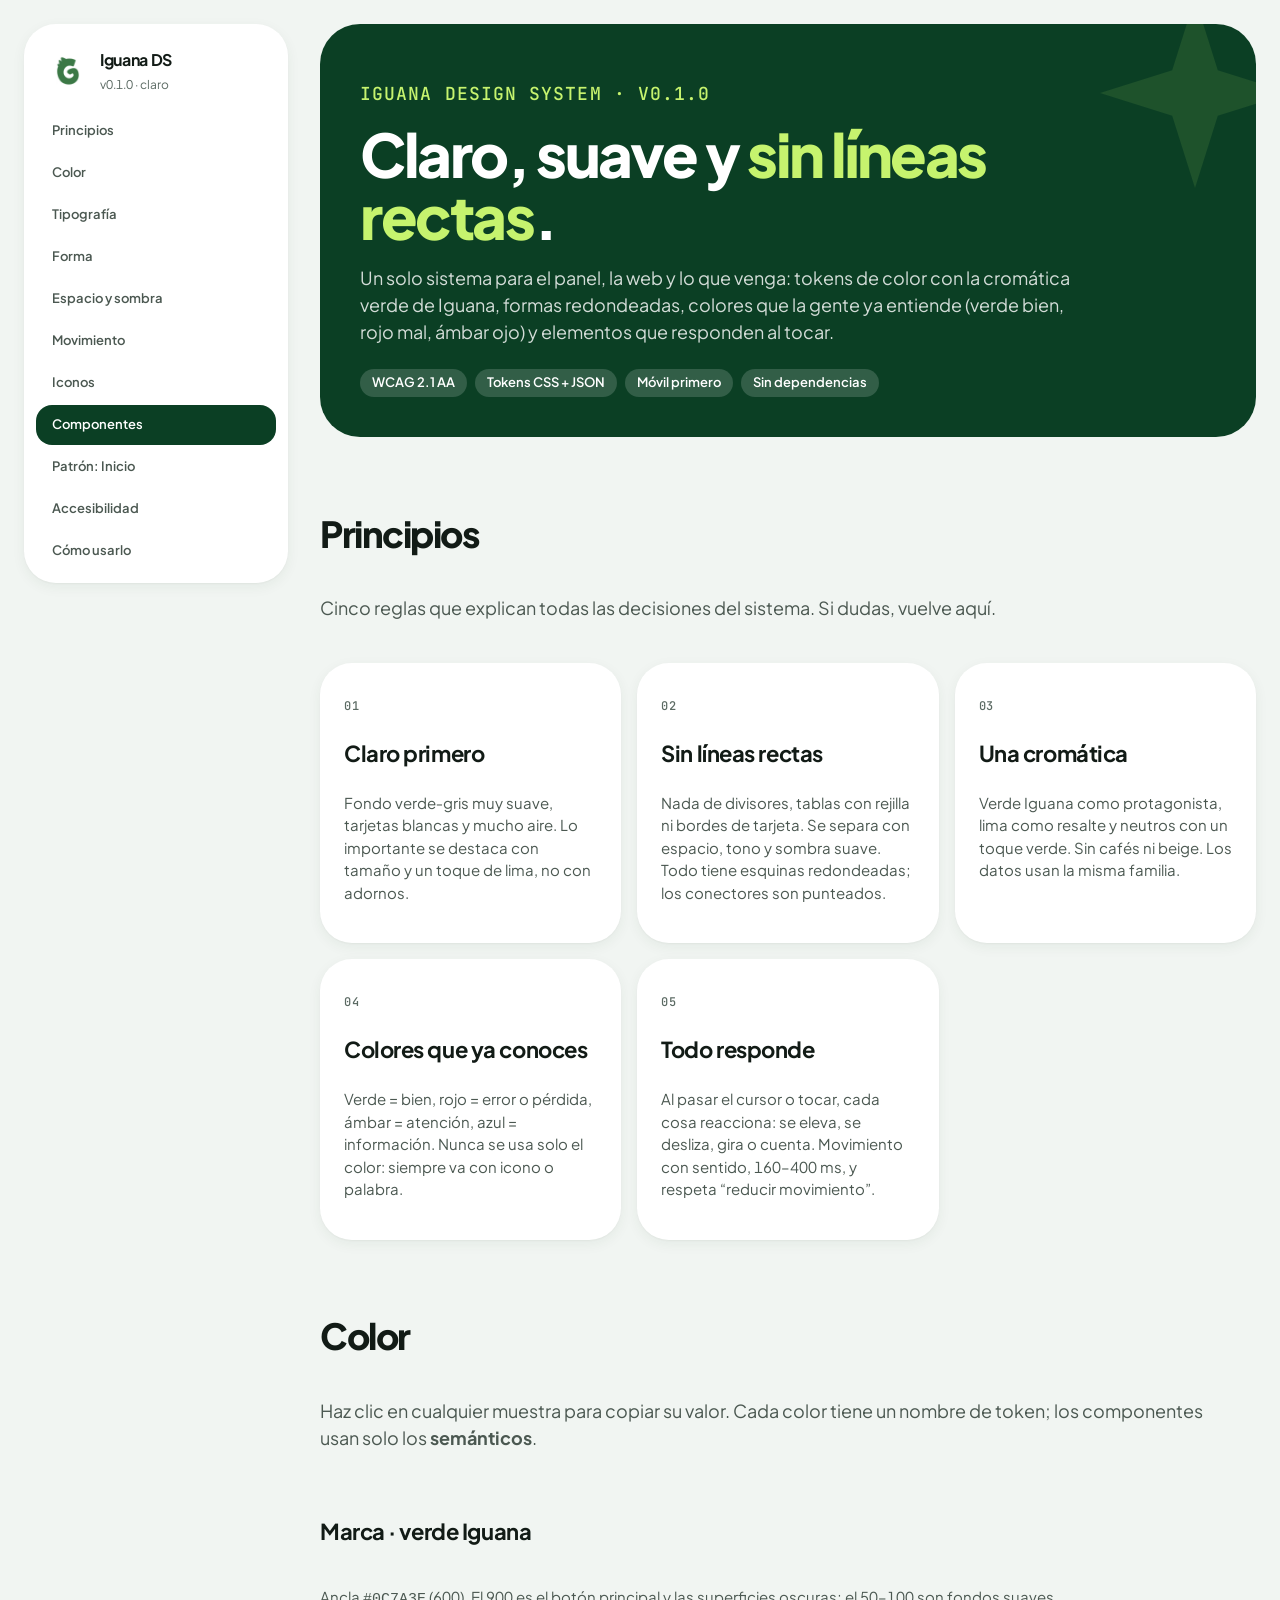
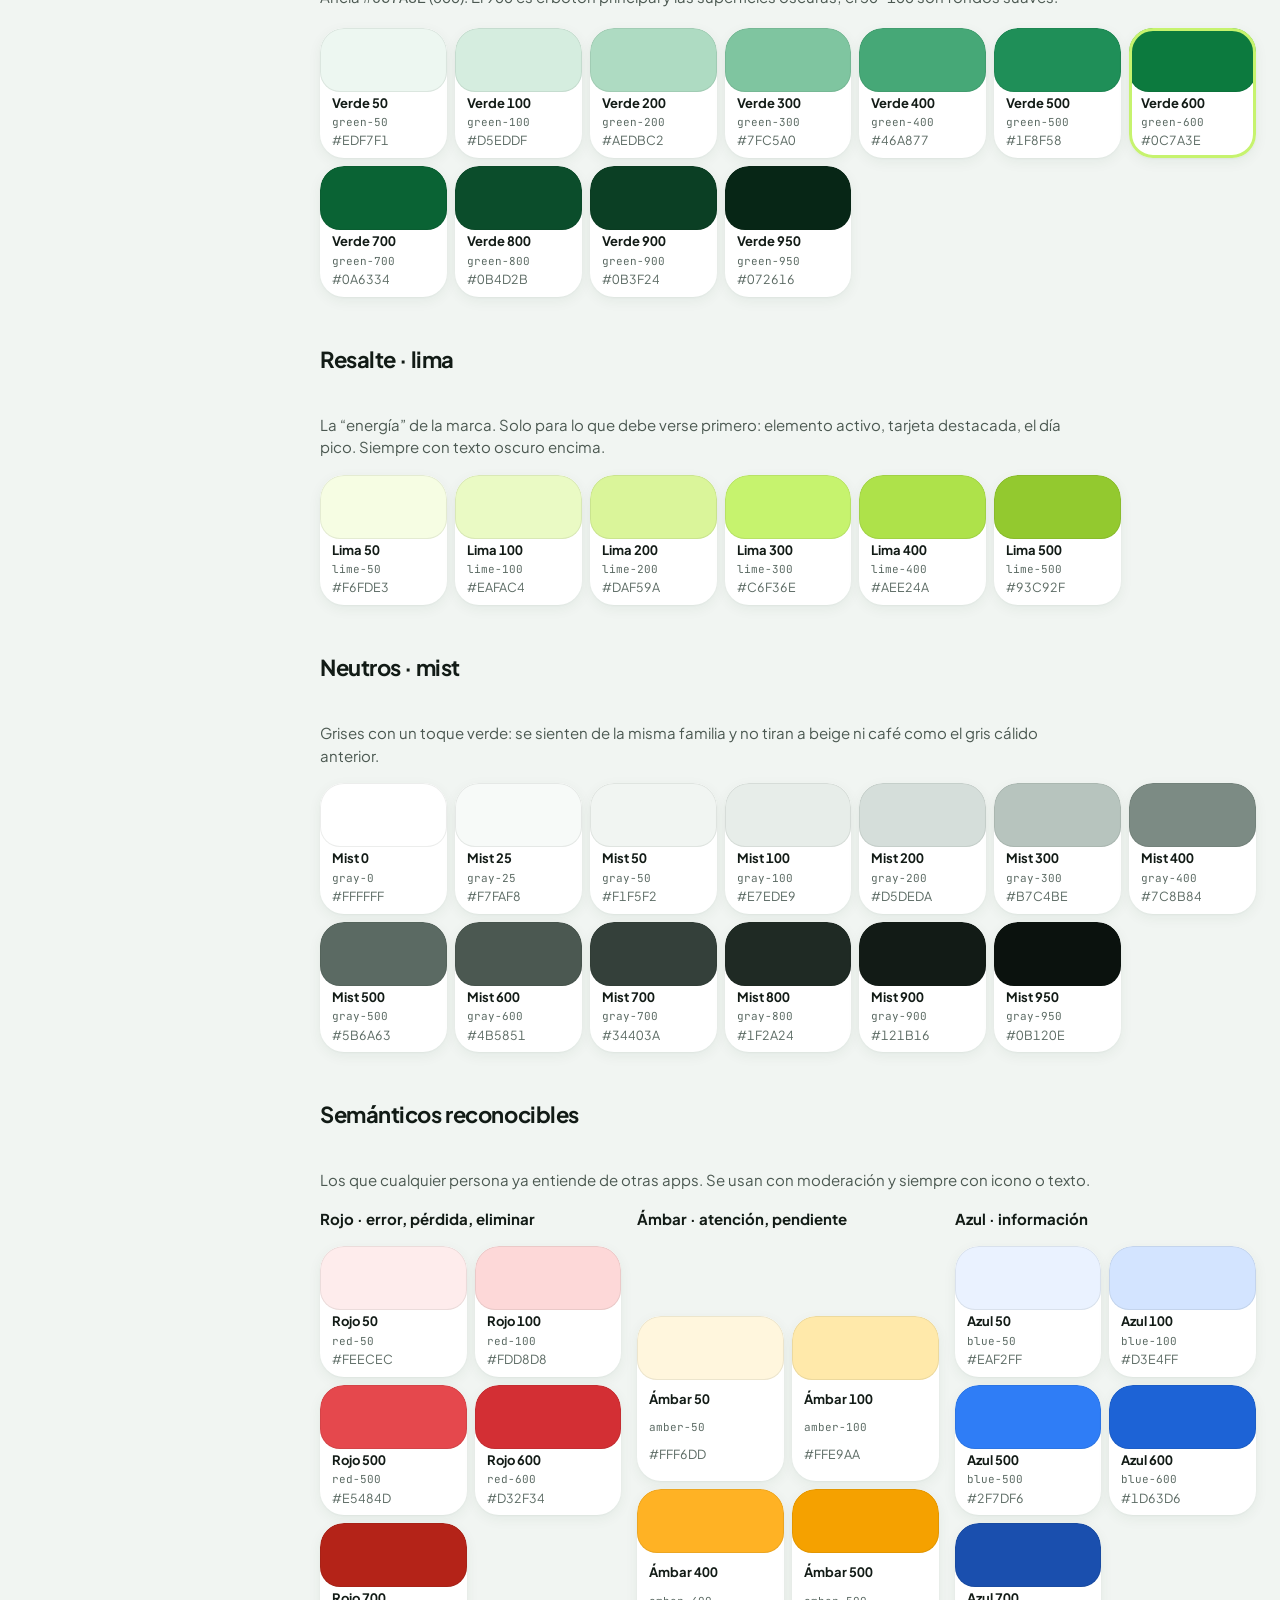
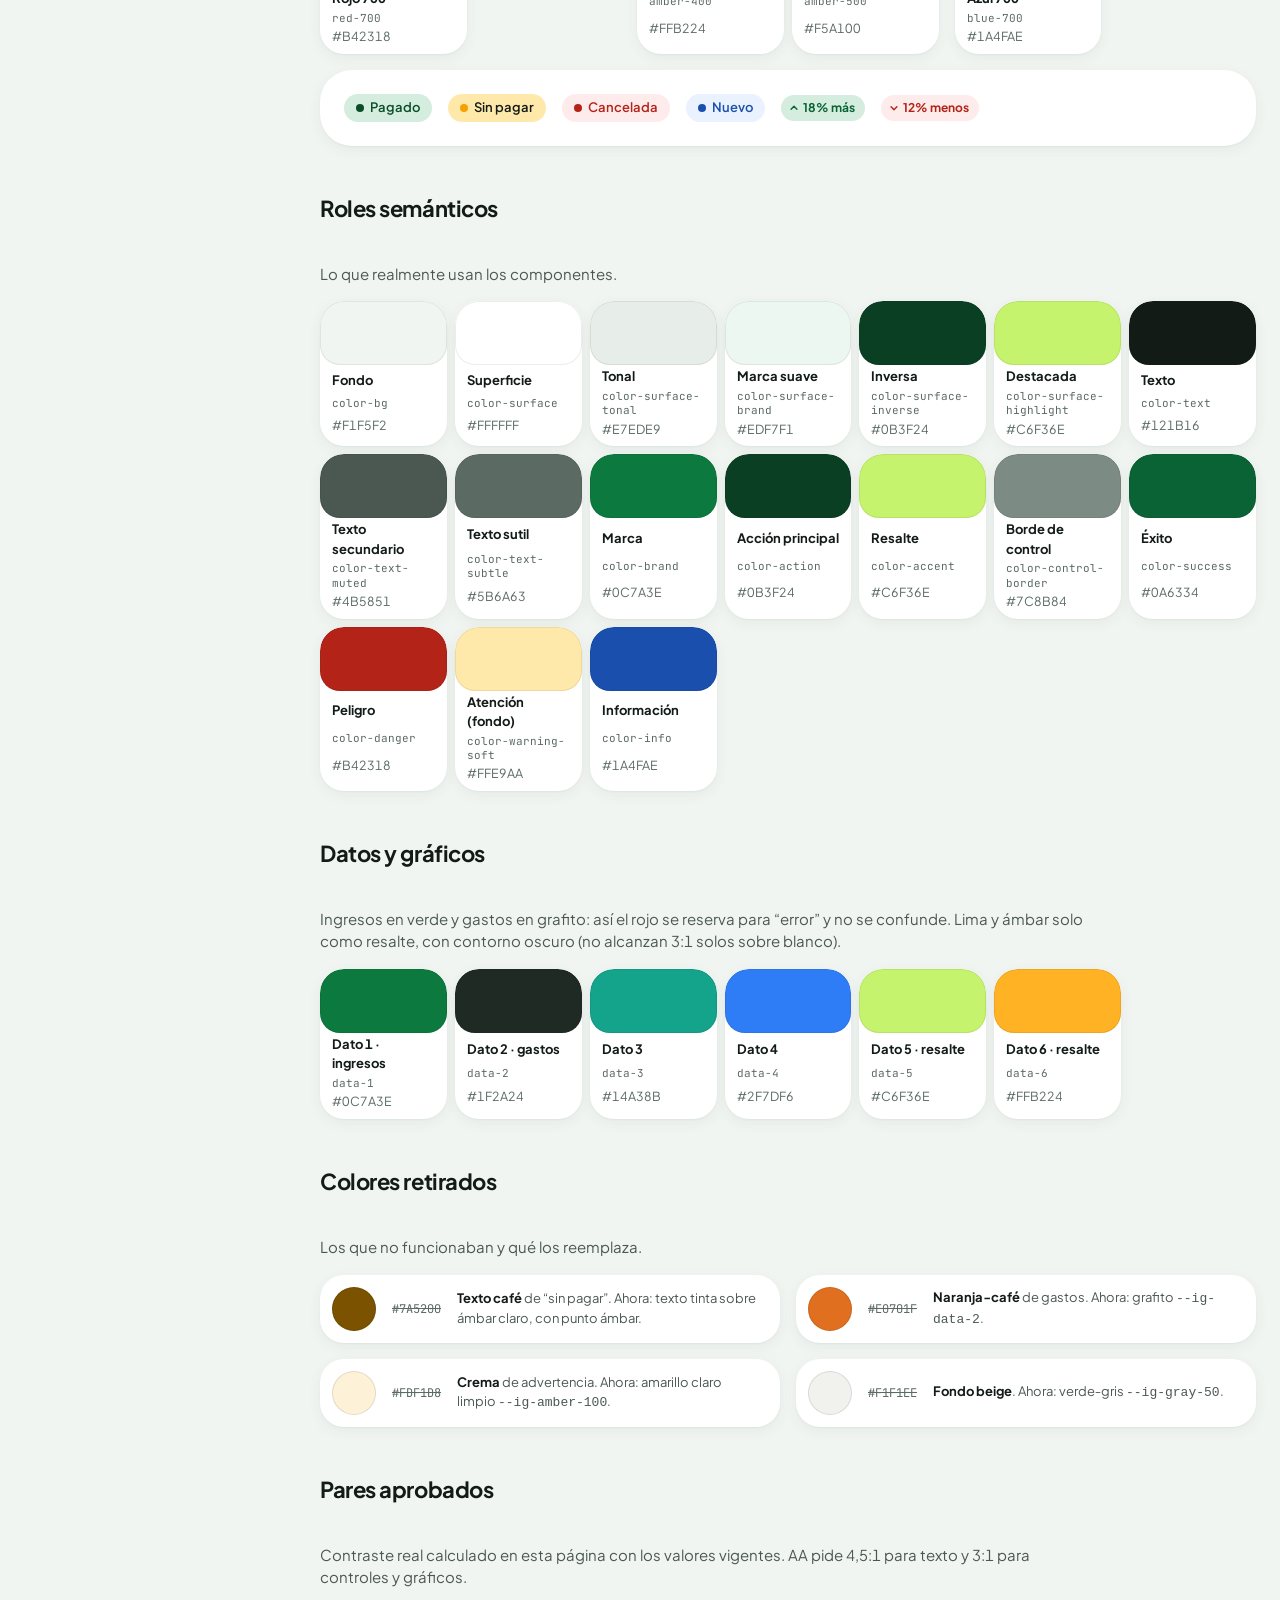
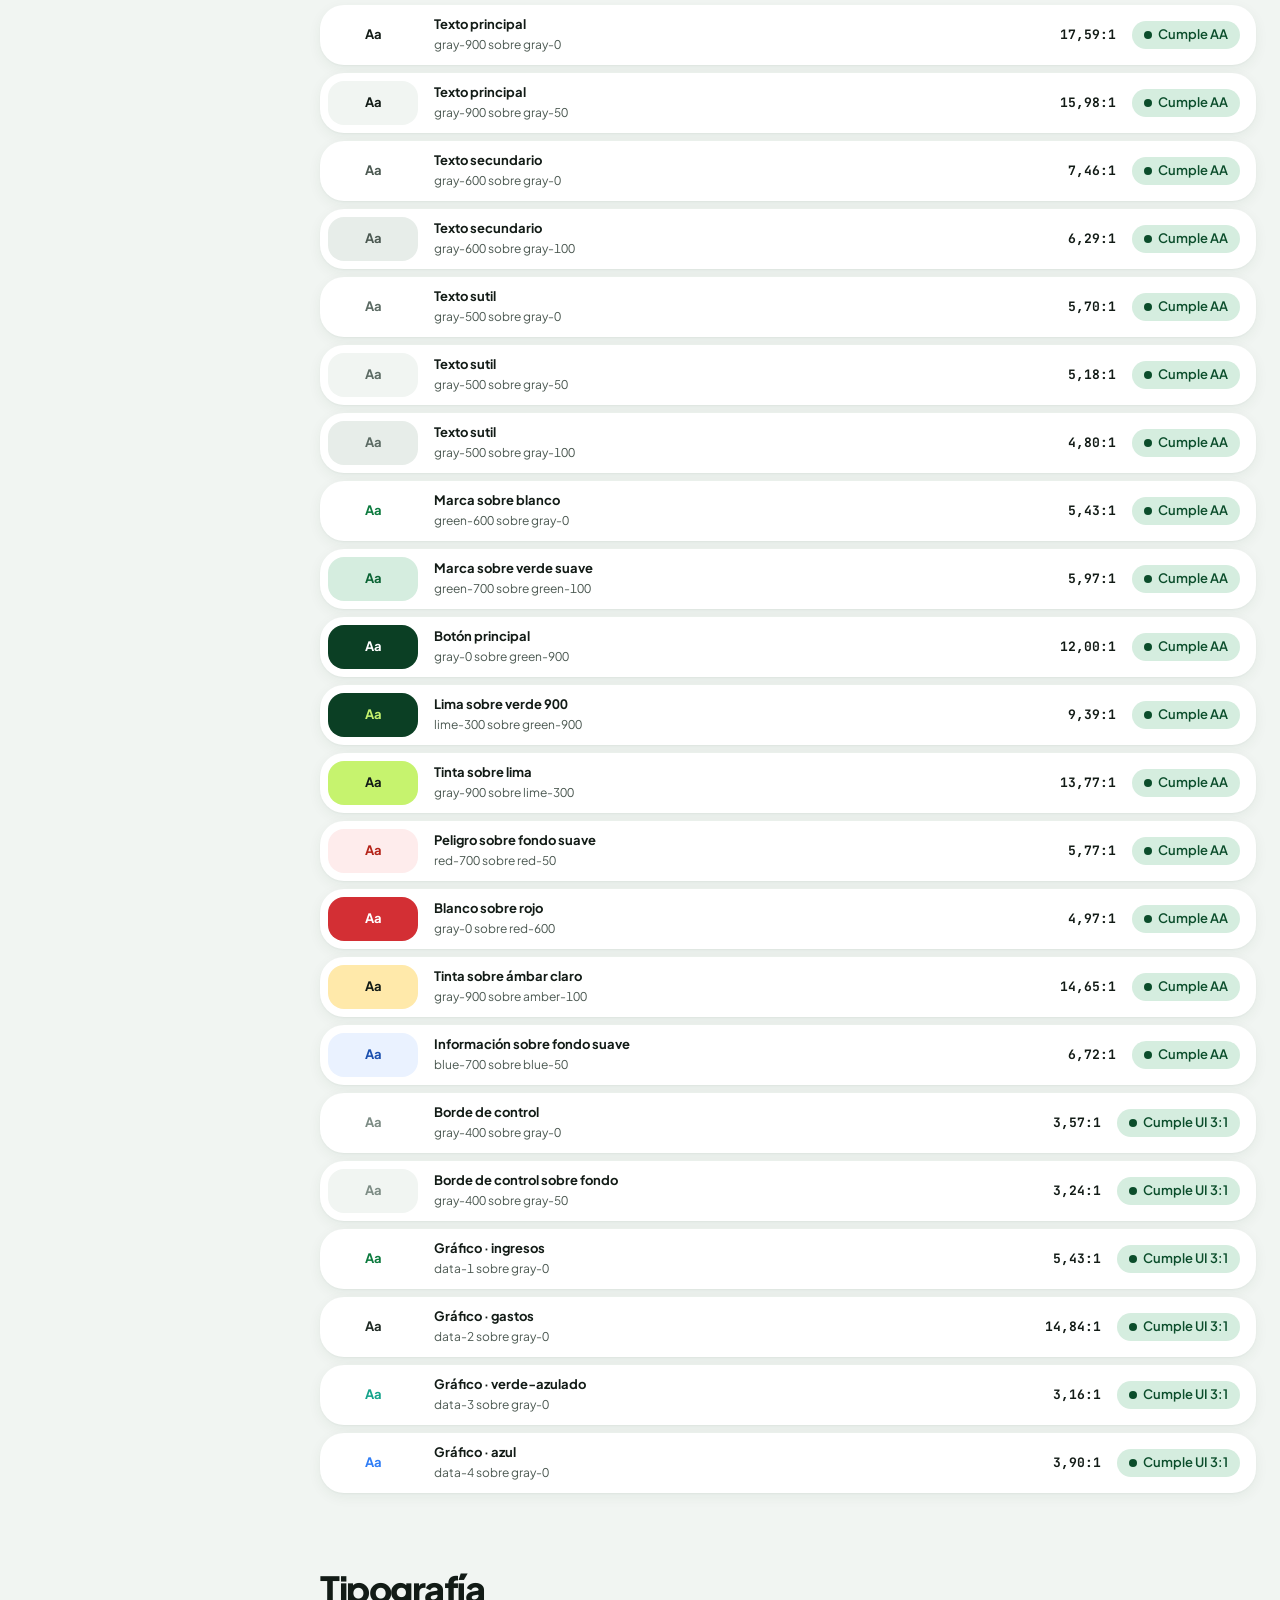
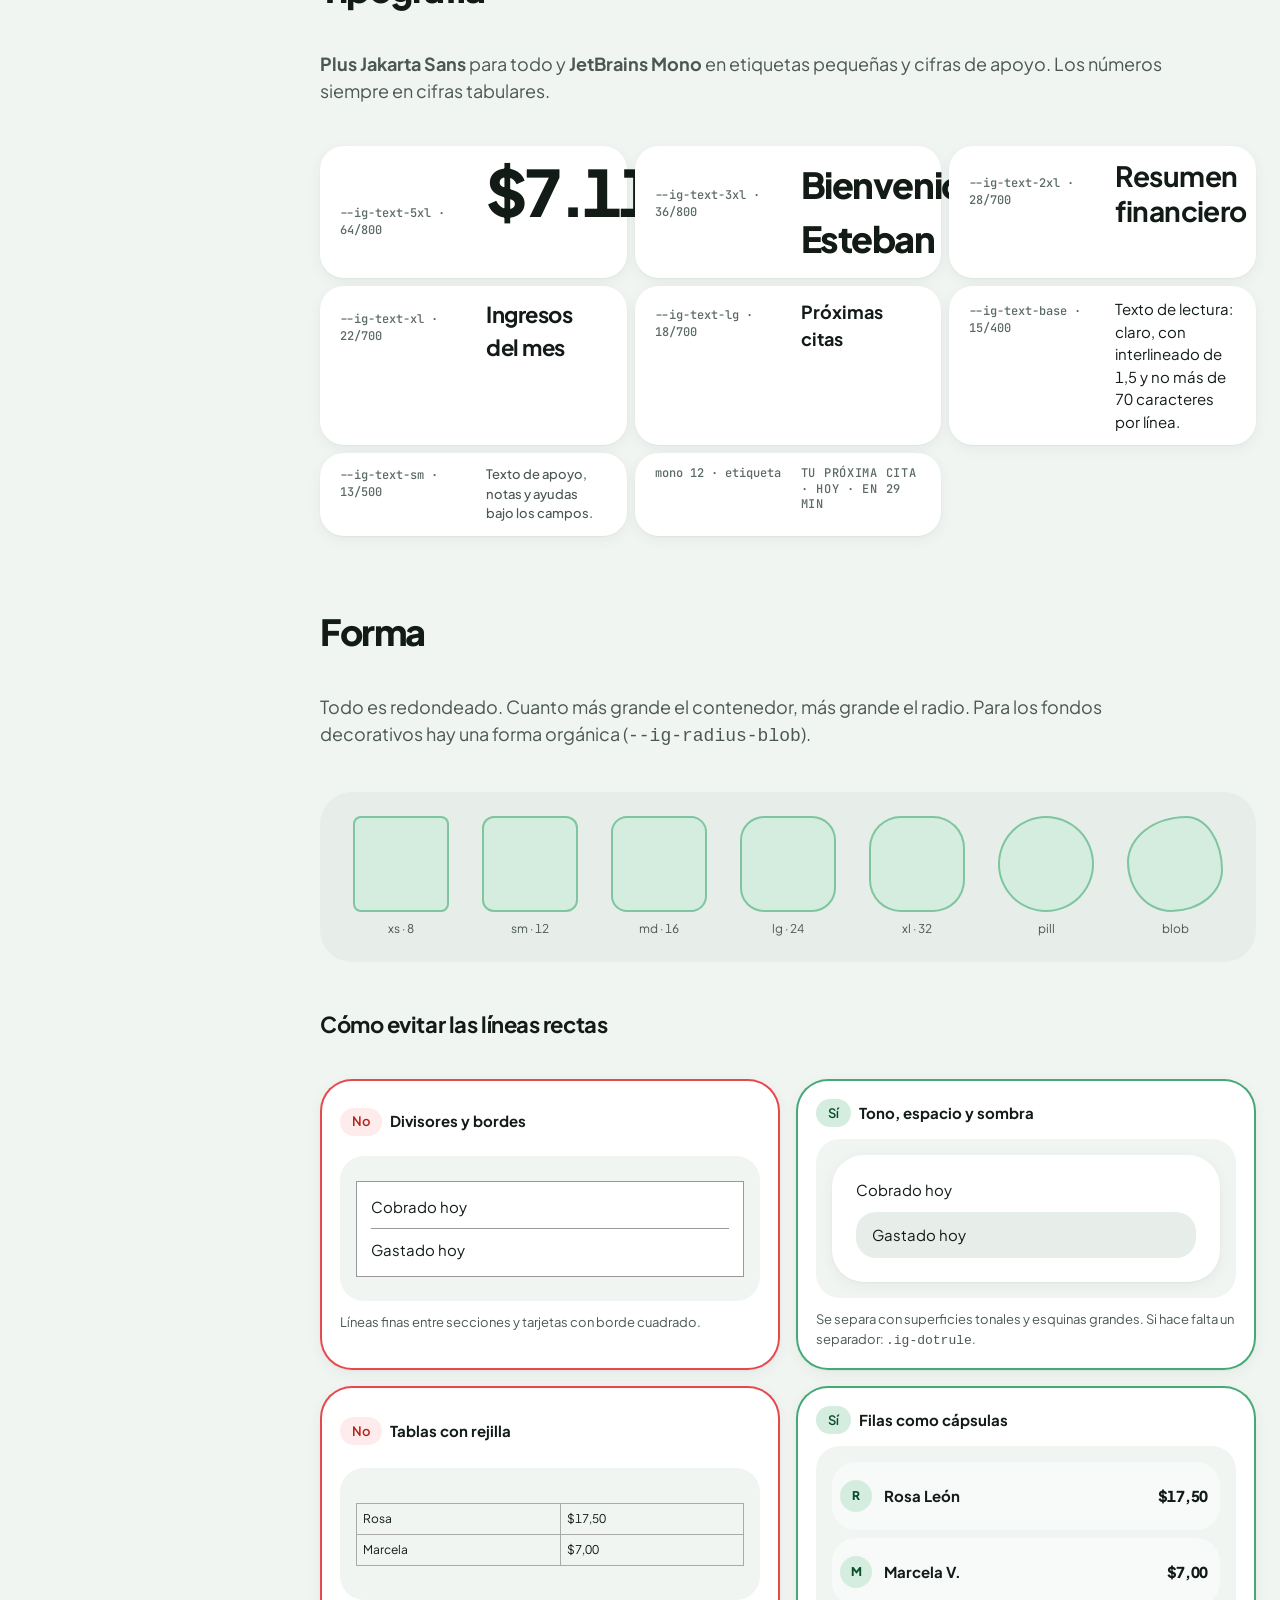
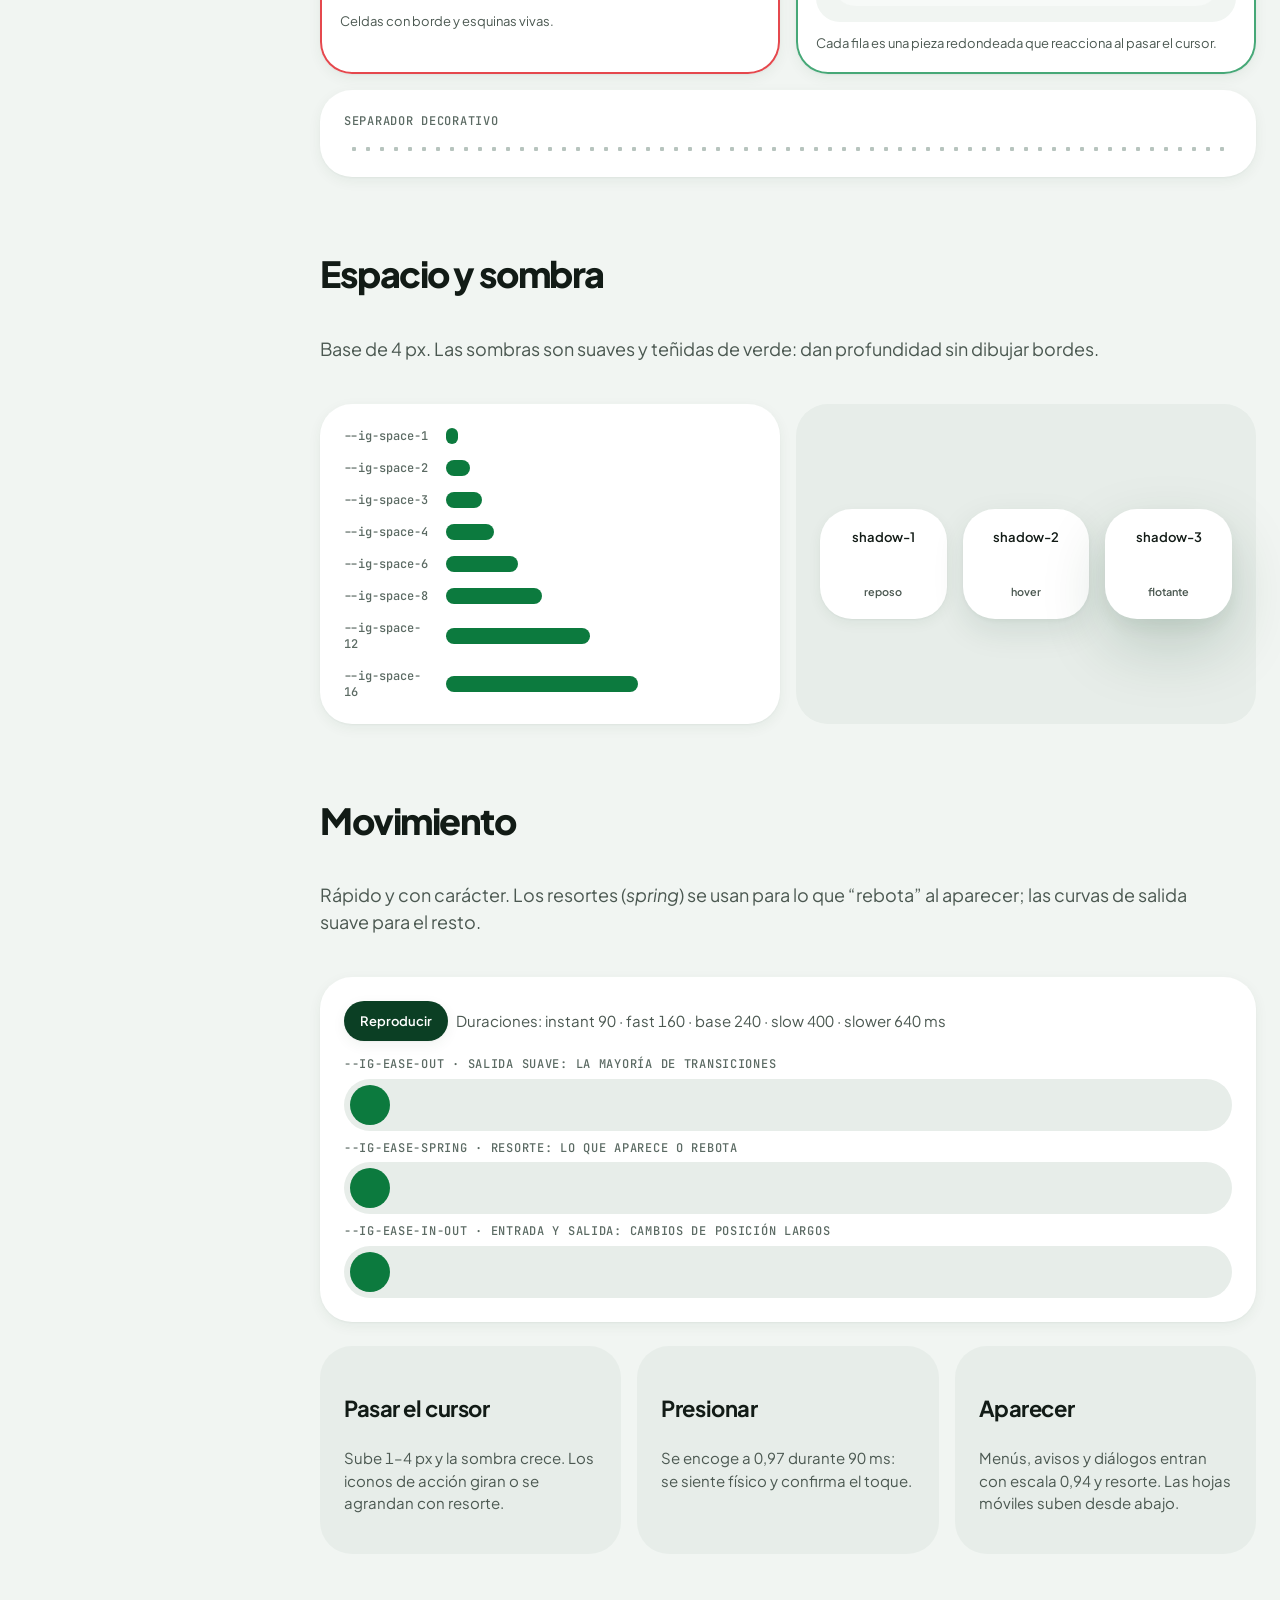
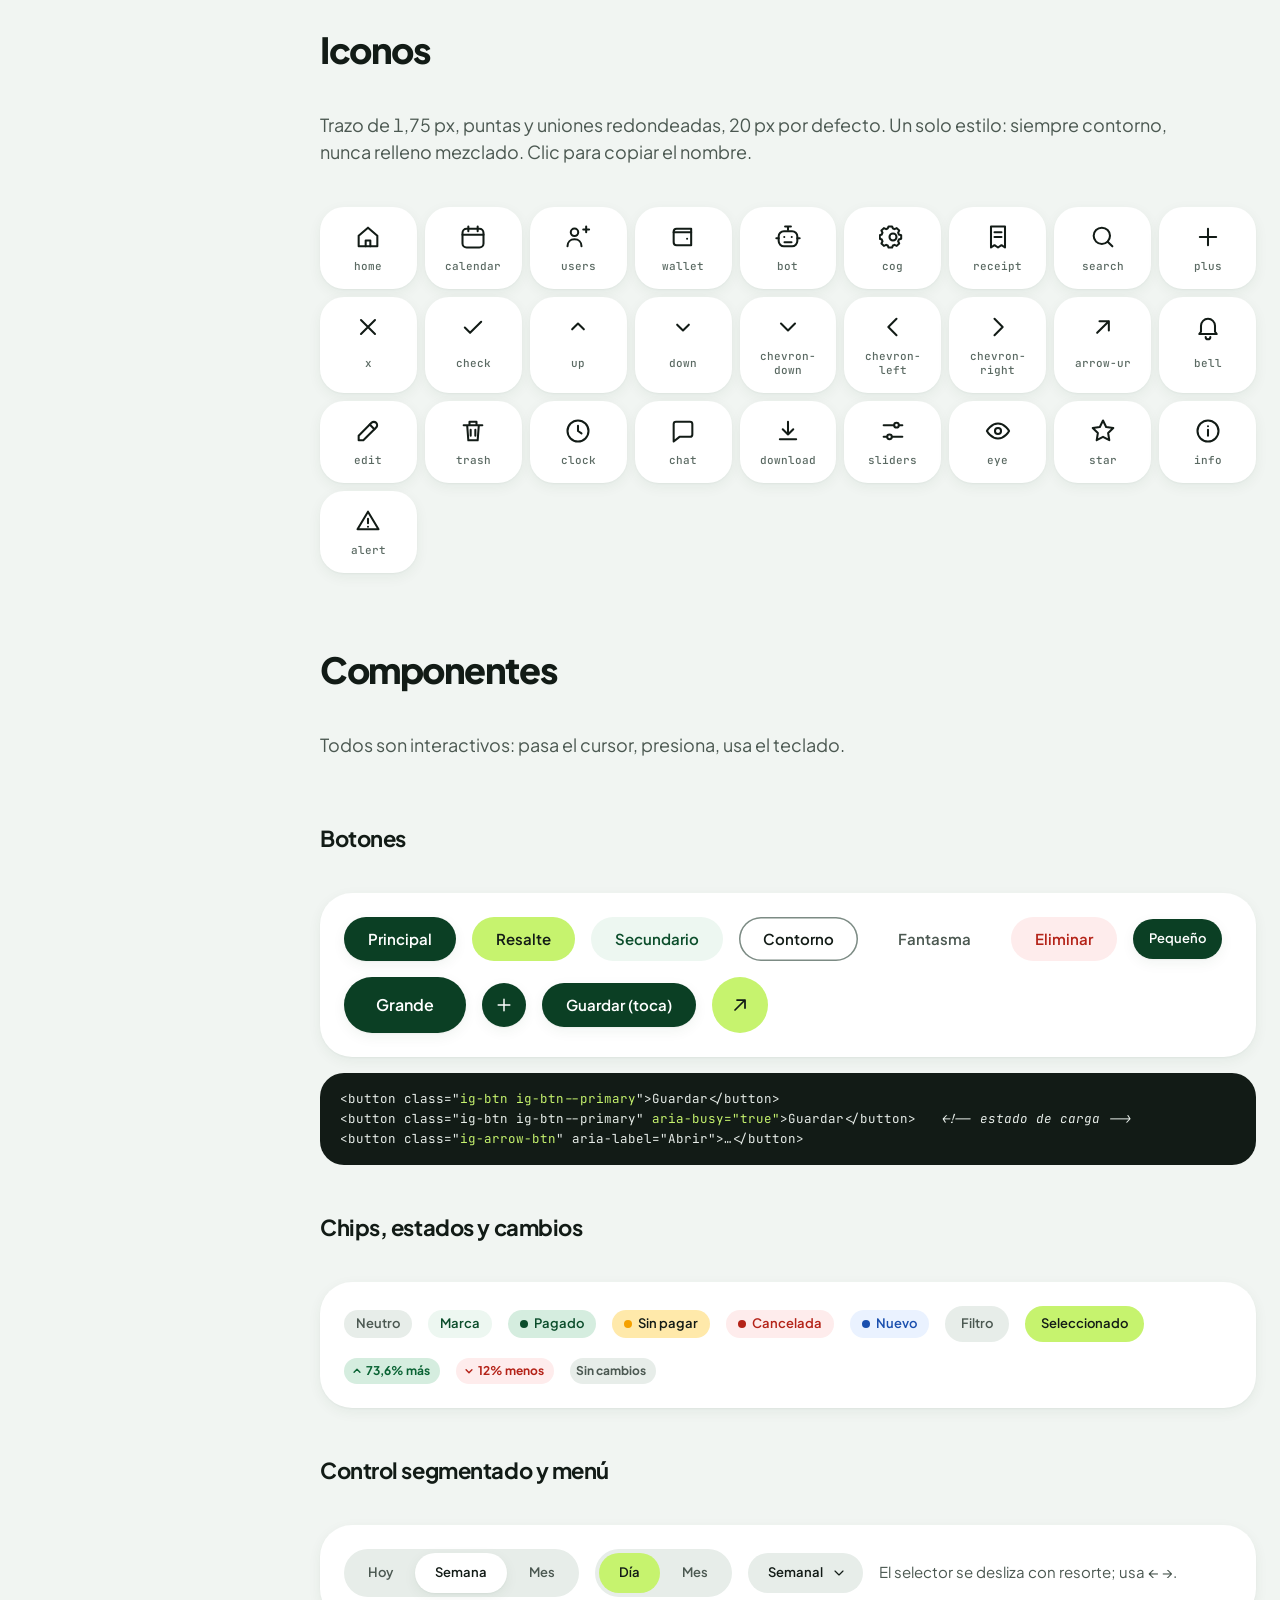
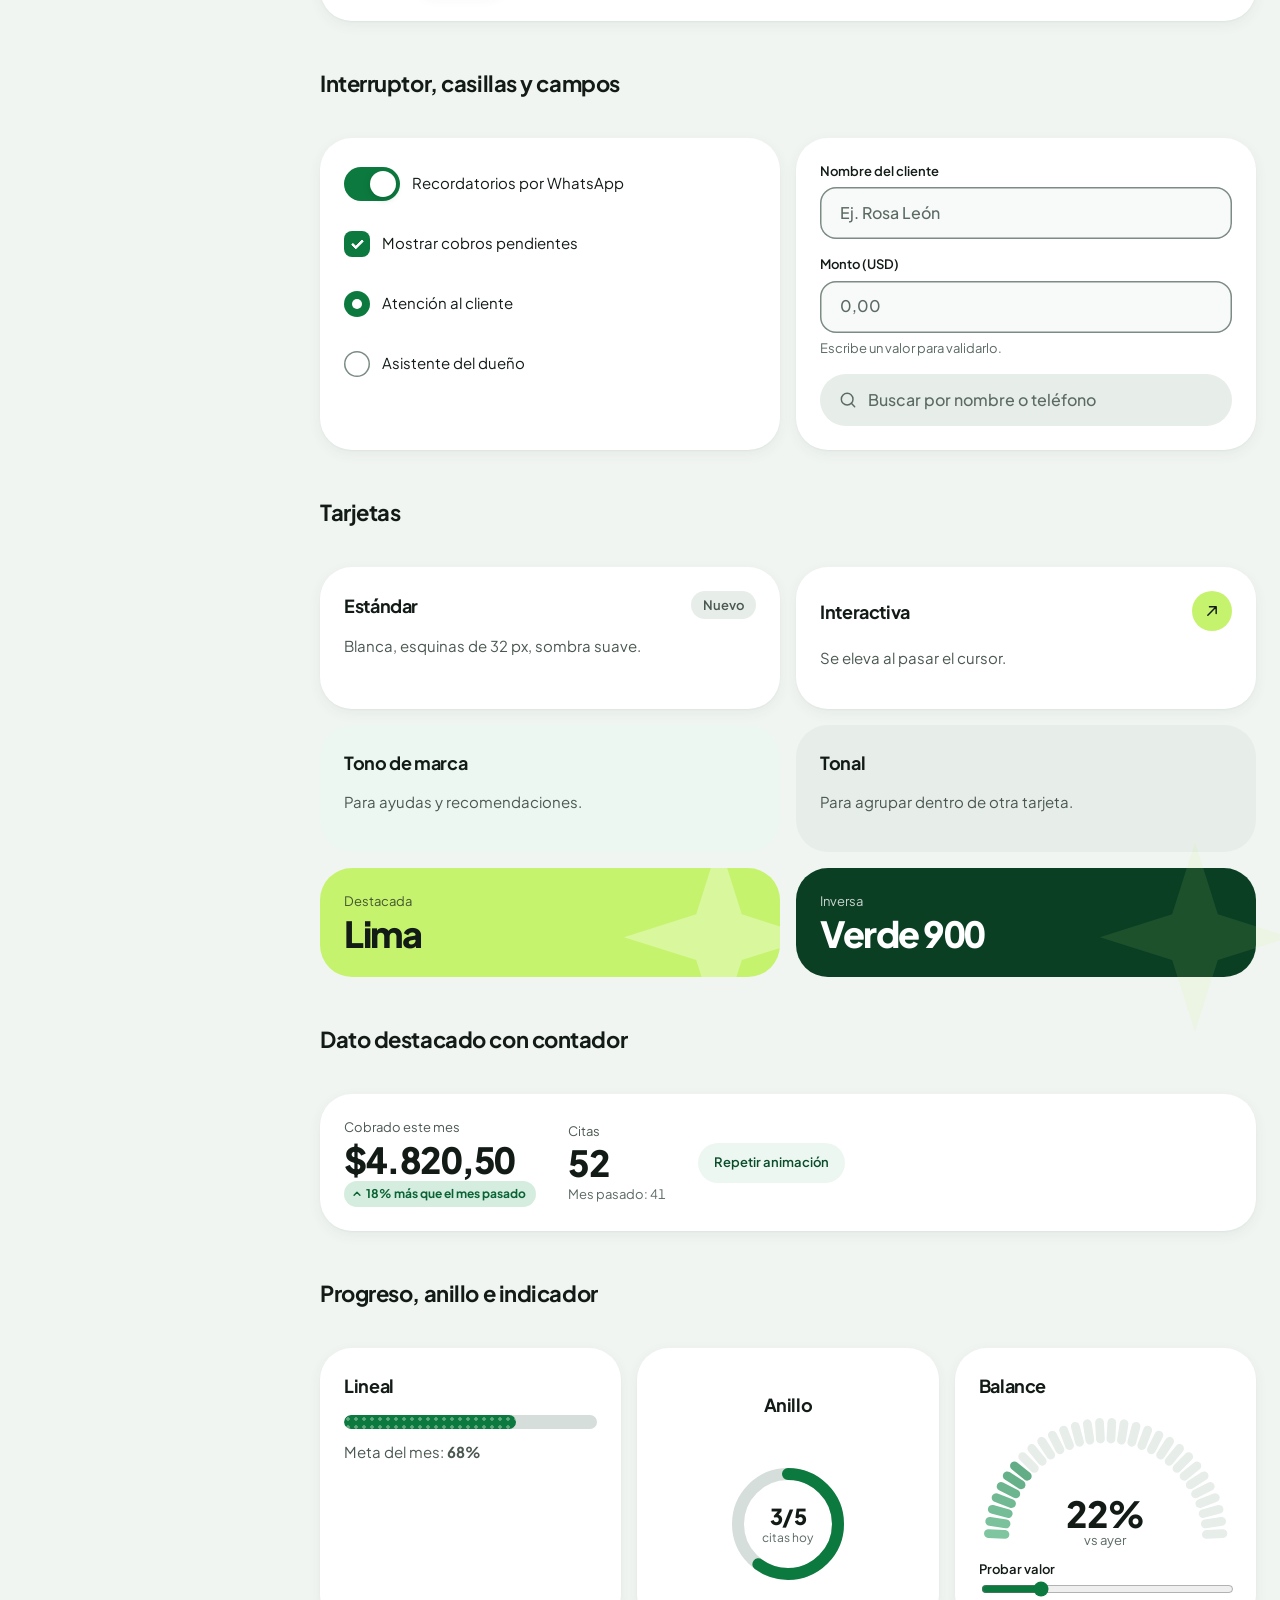
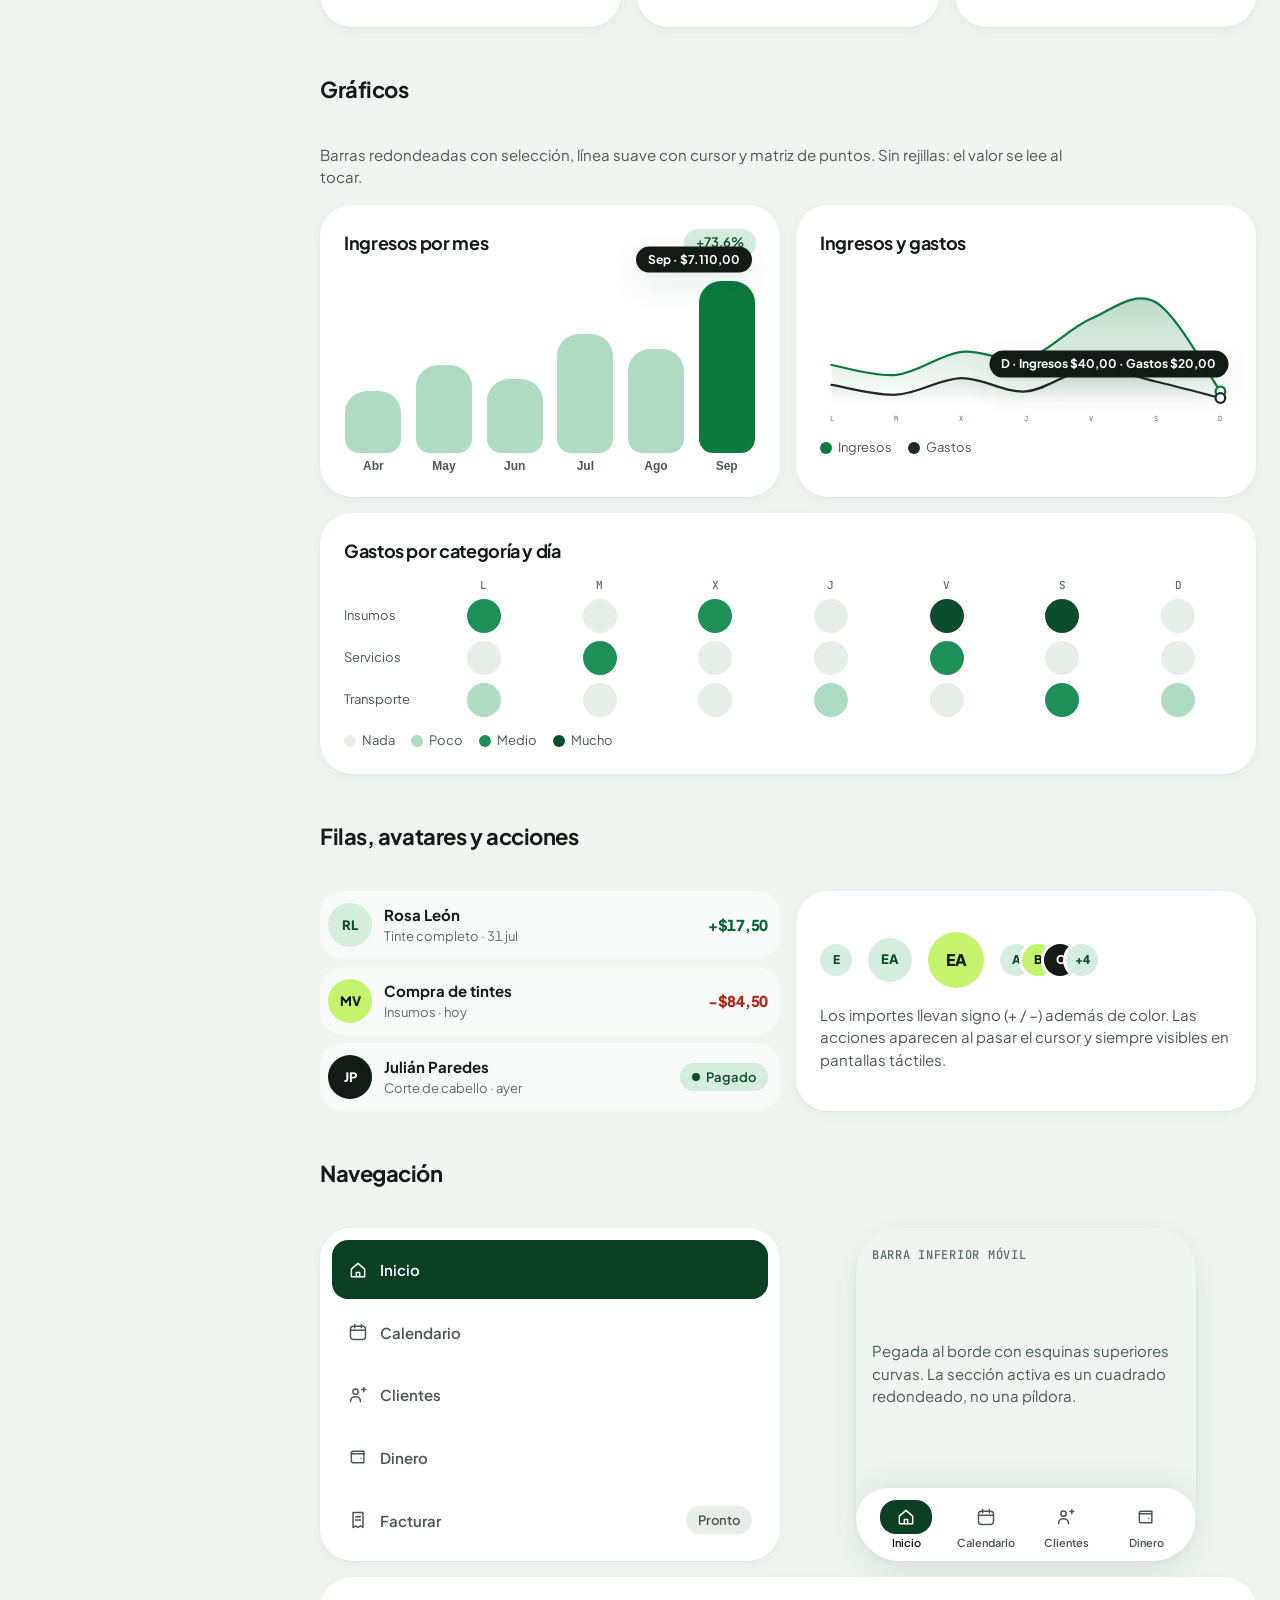
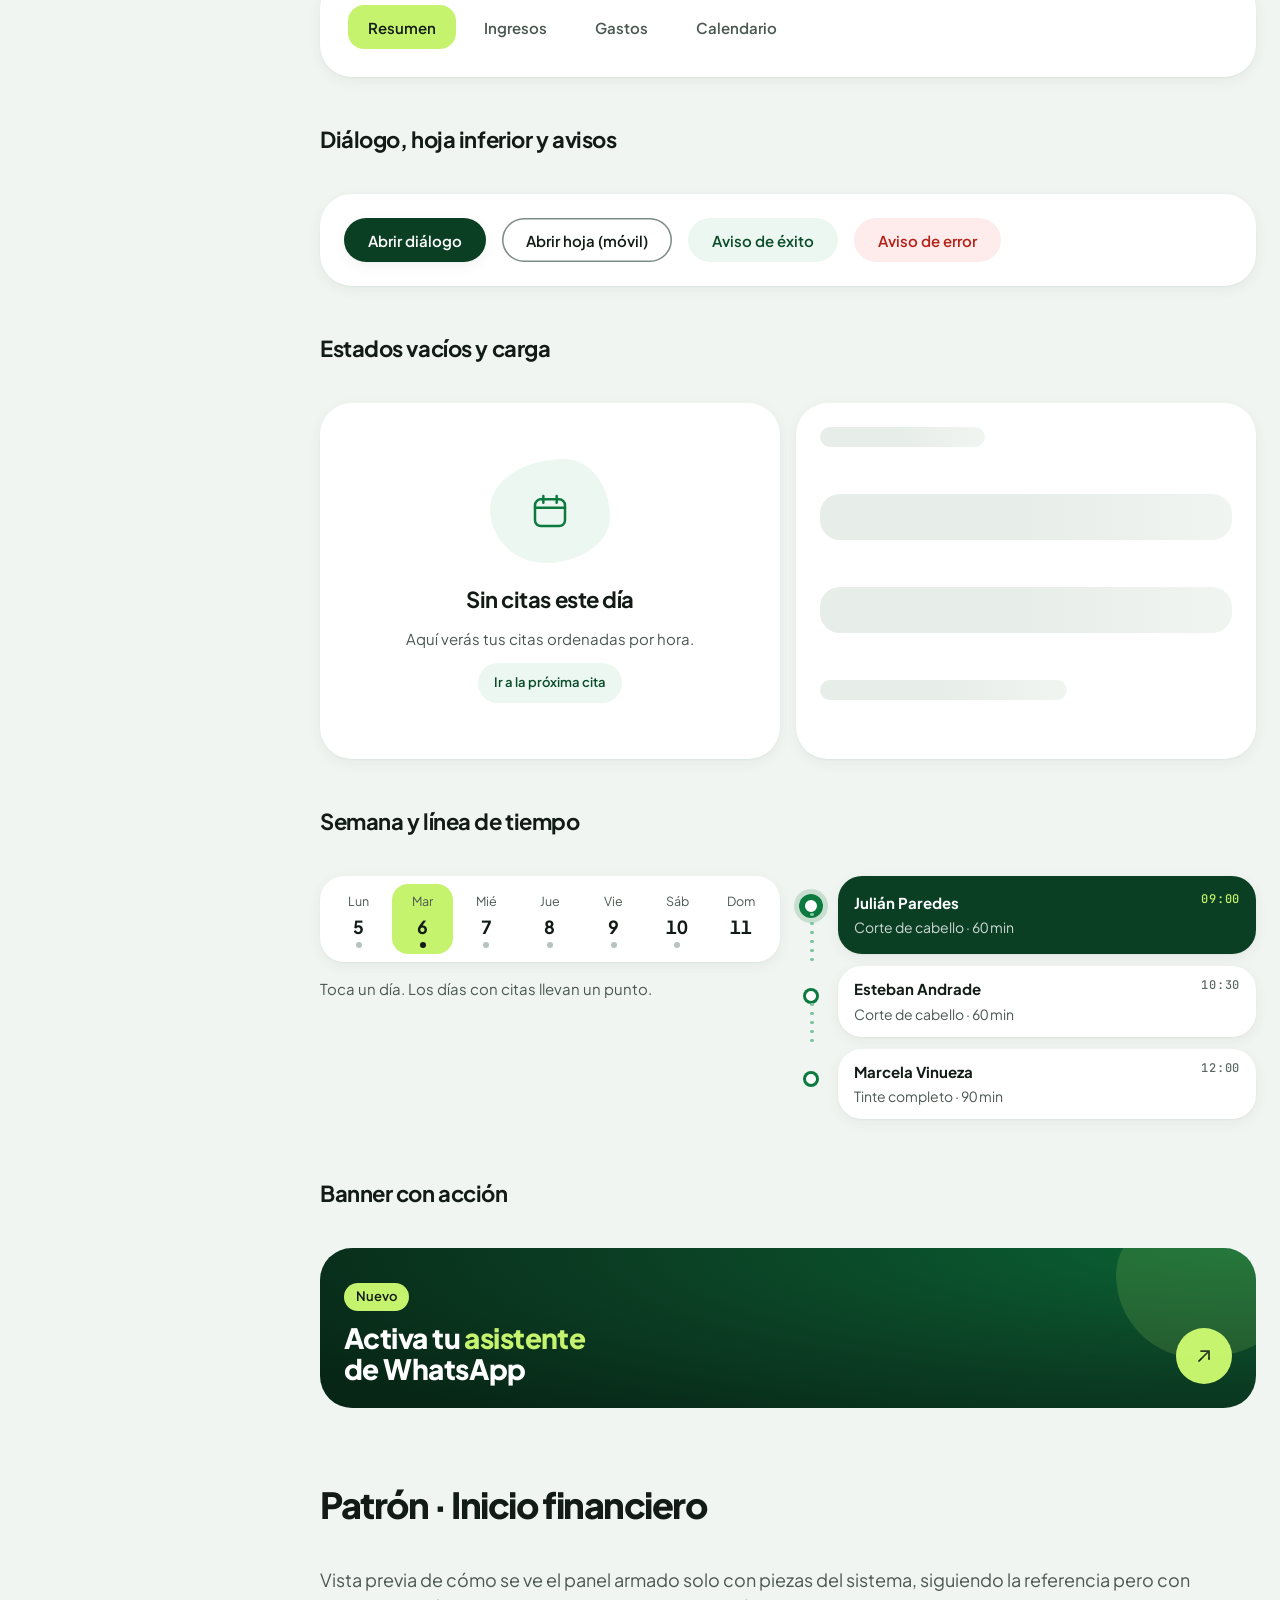
==== design-system/index.html @ f75cf2fe "Agregar Iguana Design System v0.1.0 (tokens, componentes y documentación) - tokens.css: color en la " ====
<!DOCTYPE html>
<html lang="es">
<head>
<meta charset="UTF-8" />
<meta name="viewport" content="width=device-width, initial-scale=1, viewport-fit=cover" />
<title>Iguana Design System</title>
<meta name="description" content="Tokens, componentes y patrones reutilizables de Iguana: claro, redondeado y sin líneas rectas." />
<meta name="theme-color" content="#f1f5f2" />
<link rel="icon" type="image/png" sizes="32x32" href="../images/favicon-32.png" />
<link rel="preconnect" href="https://fonts.googleapis.com" />
<link rel="preconnect" href="https://fonts.gstatic.com" crossorigin />
<link href="https://fonts.googleapis.com/css2?family=Plus+Jakarta+Sans:wght@400;500;600;700;800&family=JetBrains+Mono:wght@400;500;700&display=swap" rel="stylesheet" />
<link rel="stylesheet" href="tokens.css" />
<link rel="stylesheet" href="components.css" />
<link rel="stylesheet" href="docs.css" />
<script src="ig.js" defer></script>
<script src="docs.js" defer></script>
</head>
<body class="ig-root">

<!-- Iconos del sistema: trazo 1.75, puntas y uniones redondeadas -->
<svg width="0" height="0" style="position:absolute" aria-hidden="true" focusable="false">
  <defs>
    <symbol id="i-home" viewBox="0 0 24 24"><path d="M4 11 12 4l8 7v9H4v-9Z"/><path d="M10 20v-5h4v5"/></symbol>
    <symbol id="i-calendar" viewBox="0 0 24 24"><rect x="3" y="5" width="18" height="16" rx="3.5"/><path d="M3 10h18M8 3v4M16 3v4"/></symbol>
    <symbol id="i-users" viewBox="0 0 24 24"><circle cx="9" cy="8" r="3.2"/><path d="M3 20c0-3.8 2.6-6 6-6s6 2.2 6 6M16.5 5.5h5M19 3v5"/></symbol>
    <symbol id="i-wallet" viewBox="0 0 24 24"><path d="M4 7.5A2.5 2.5 0 0 1 6.5 5H19v14H6.5A2.5 2.5 0 0 1 4 16.5v-9Z"/><path d="M4 8h15M15.5 13.5h.01"/></symbol>
    <symbol id="i-bot" viewBox="0 0 24 24"><path d="M12 3v3M9.5 3h5"/><rect x="4" y="7" width="16" height="13" rx="4.5"/><path d="M4 13H2M22 13h-2M9 16.5h6M8.8 12h.01M15.2 12h.01"/></symbol>
    <symbol id="i-cog" viewBox="0 0 24 24"><circle cx="12" cy="12" r="3"/><path d="M19 13.5v-3l-2-.7a7 7 0 0 0-.6-1.4l.9-1.9-2.1-2.1-1.9.9a7 7 0 0 0-1.4-.6L11.2 3h-3l-.7 1.7a7 7 0 0 0-1.4.6l-1.9-.9-2.1 2.1.9 1.9a7 7 0 0 0-.6 1.4l-1.7.7v3l1.7.7a7 7 0 0 0 .6 1.4l-.9 1.9 2.1 2.1 1.9-.9a7 7 0 0 0 1.4.6l.7 1.7h3l.7-1.7a7 7 0 0 0 1.4-.6l1.9.9 2.1-2.1-.9-1.9a7 7 0 0 0 .6-1.4l2-.7Z"/></symbol>
    <symbol id="i-receipt" viewBox="0 0 24 24"><path d="M6 3h12v18l-3-2-3 2-3-2-3 2V3Z"/><path d="M9 8h6M9 12h6"/></symbol>
    <symbol id="i-search" viewBox="0 0 24 24"><circle cx="11" cy="11" r="7"/><path d="m16 16 4 4"/></symbol>
    <symbol id="i-plus" viewBox="0 0 24 24"><path d="M12 5v14M5 12h14"/></symbol>
    <symbol id="i-x" viewBox="0 0 24 24"><path d="M18 6 6 18M6 6l12 12"/></symbol>
    <symbol id="i-check" viewBox="0 0 24 24"><path d="m5 12.5 4.5 4.5L19 7.5"/></symbol>
    <symbol id="i-up" viewBox="0 0 24 24"><path d="M7 14l5-5 5 5"/></symbol>
    <symbol id="i-down" viewBox="0 0 24 24"><path d="M7 10l5 5 5-5"/></symbol>
    <symbol id="i-chevron-down" viewBox="0 0 24 24"><path d="m6 9 6 6 6-6"/></symbol>
    <symbol id="i-chevron-left" viewBox="0 0 24 24"><path d="m15 5-7 7 7 7"/></symbol>
    <symbol id="i-chevron-right" viewBox="0 0 24 24"><path d="m9 5 7 7-7 7"/></symbol>
    <symbol id="i-arrow-ur" viewBox="0 0 24 24"><path d="M7 17 17 7M9 7h8v8"/></symbol>
    <symbol id="i-bell" viewBox="0 0 24 24"><path d="M6 16v-5a6 6 0 1 1 12 0v5l1.5 2h-15L6 16Z"/><path d="M10 20.5a2 2 0 0 0 4 0"/></symbol>
    <symbol id="i-edit" viewBox="0 0 24 24"><path d="M4 20h4L19 9a2.8 2.8 0 0 0-4-4L4 16v4Z"/><path d="m13.5 6.5 4 4"/></symbol>
    <symbol id="i-trash" viewBox="0 0 24 24"><path d="M4 7h16M9 7V4h6v3M7 7l1 13h8l1-13M10 11v5M14 11v5"/></symbol>
    <symbol id="i-clock" viewBox="0 0 24 24"><circle cx="12" cy="12" r="9"/><path d="M12 7.5V12l3 2"/></symbol>
    <symbol id="i-chat" viewBox="0 0 24 24"><path d="M4 6a2 2 0 0 1 2-2h12a2 2 0 0 1 2 2v9a2 2 0 0 1-2 2H9l-5 4V6Z"/></symbol>
    <symbol id="i-download" viewBox="0 0 24 24"><path d="M12 4v11M7.5 10.5 12 15l4.5-4.5M5 19h14"/></symbol>
    <symbol id="i-sliders" viewBox="0 0 24 24"><path d="M4 7h9M17 7h3M4 17h3M11 17h9"/><circle cx="15" cy="7" r="2"/><circle cx="9" cy="17" r="2"/></symbol>
    <symbol id="i-eye" viewBox="0 0 24 24"><path d="M2.5 12S6 5.5 12 5.5 21.5 12 21.5 12 18 18.5 12 18.5 2.5 12 2.5 12Z"/><circle cx="12" cy="12" r="2.6"/></symbol>
    <symbol id="i-star" viewBox="0 0 24 24"><path d="m12 3 2.7 5.6 6.1.9-4.4 4.3 1 6.1L12 17l-5.4 2.9 1-6.1L3.2 9.5l6.1-.9L12 3Z"/></symbol>
    <symbol id="i-info" viewBox="0 0 24 24"><circle cx="12" cy="12" r="9"/><path d="M12 11v5M12 8h.01"/></symbol>
    <symbol id="i-alert" viewBox="0 0 24 24"><path d="M12 4 3 19h18L12 4Z"/><path d="M12 10v4M12 17h.01"/></symbol>
  </defs>
</svg>

<div class="doc">

  <!-- ============ Navegación ============ -->
  <aside class="doc-side" aria-label="Secciones">
    <div class="doc-brand"><img src="../images/apple-touch-icon.png" alt="" /><div><strong>Iguana DS</strong><span>v0.1.0 · claro</span></div></div>
    <nav class="doc-nav" id="docNav">
      <a href="#principios">Principios</a>
      <a href="#color">Color</a>
      <a href="#tipografia">Tipografía</a>
      <a href="#forma">Forma</a>
      <a href="#espacio">Espacio y sombra</a>
      <a href="#movimiento">Movimiento</a>
      <a href="#iconos">Iconos</a>
      <a href="#componentes">Componentes</a>
      <a href="#patron">Patrón: Inicio</a>
      <a href="#accesibilidad">Accesibilidad</a>
      <a href="#uso">Cómo usarlo</a>
    </nav>
  </aside>

  <main class="doc-main" id="main">

    <!-- ============ Portada ============ -->
    <header class="doc-hero ig-spark ig-card--inverse">
      <p class="ig-eyebrow">Iguana Design System · v0.1.0</p>
      <h1>Claro, suave y <em>sin líneas rectas</em>.</h1>
      <p>Un solo sistema para el panel, la web y lo que venga: tokens de color con la cromática verde de Iguana, formas redondeadas, colores que la gente ya entiende (verde bien, rojo mal, ámbar ojo) y elementos que responden al tocar.</p>
      <div class="doc-hero__chips">
        <span class="ig-chip ig-chip--inverse">WCAG 2.1 AA</span>
        <span class="ig-chip ig-chip--inverse">Tokens CSS + JSON</span>
        <span class="ig-chip ig-chip--inverse">Móvil primero</span>
        <span class="ig-chip ig-chip--inverse">Sin dependencias</span>
      </div>
    </header>

    <!-- ============ Principios ============ -->
    <section class="doc-section" id="principios">
      <h2>Principios</h2>
      <p class="lead">Cinco reglas que explican todas las decisiones del sistema. Si dudas, vuelve aquí.</p>
      <div class="doc-grid">
        <article class="ig-card"><p class="ig-eyebrow">01</p><h3>Claro primero</h3><p class="ig-muted">Fondo verde‑gris muy suave, tarjetas blancas y mucho aire. Lo importante se destaca con tamaño y un toque de lima, no con adornos.</p></article>
        <article class="ig-card"><p class="ig-eyebrow">02</p><h3>Sin líneas rectas</h3><p class="ig-muted">Nada de divisores, tablas con rejilla ni bordes de tarjeta. Se separa con espacio, tono y sombra suave. Todo tiene esquinas redondeadas; los conectores son punteados.</p></article>
        <article class="ig-card"><p class="ig-eyebrow">03</p><h3>Una cromática</h3><p class="ig-muted">Verde Iguana como protagonista, lima como resalte y neutros con un toque verde. Sin cafés ni beige. Los datos usan la misma familia.</p></article>
        <article class="ig-card"><p class="ig-eyebrow">04</p><h3>Colores que ya conoces</h3><p class="ig-muted">Verde = bien, rojo = error o pérdida, ámbar = atención, azul = información. Nunca se usa solo el color: siempre va con icono o palabra.</p></article>
        <article class="ig-card"><p class="ig-eyebrow">05</p><h3>Todo responde</h3><p class="ig-muted">Al pasar el cursor o tocar, cada cosa reacciona: se eleva, se desliza, gira o cuenta. Movimiento con sentido, 160–400 ms, y respeta “reducir movimiento”.</p></article>
      </div>
    </section>

    <!-- ============ Color ============ -->
    <section class="doc-section" id="color">
      <h2>Color</h2>
      <p class="lead">Haz clic en cualquier muestra para copiar su valor. Cada color tiene un nombre de token; los componentes usan solo los <b>semánticos</b>.</p>

      <div class="doc-sub"><h3>Marca · verde Iguana</h3><p>Ancla <code>#0C7A3E</code> (600). El 900 es el botón principal y las superficies oscuras; el 50–100 son fondos suaves.</p><div class="swatches" data-group="green"></div></div>
      <div class="doc-sub"><h3>Resalte · lima</h3><p>La “energía” de la marca. Solo para lo que debe verse primero: elemento activo, tarjeta destacada, el día pico. Siempre con texto oscuro encima.</p><div class="swatches" data-group="lime"></div></div>
      <div class="doc-sub"><h3>Neutros · mist</h3><p>Grises con un toque verde: se sienten de la misma familia y no tiran a beige ni café como el gris cálido anterior.</p><div class="swatches" data-group="gray"></div></div>

      <div class="doc-sub"><h3>Semánticos reconocibles</h3><p>Los que cualquier persona ya entiende de otras apps. Se usan con moderación y siempre con icono o texto.</p>
        <div class="doc-grid doc-grid--3">
          <div class="doc-sub"><h4 style="margin:0">Rojo · error, pérdida, eliminar</h4><div class="swatches" data-group="red"></div></div>
          <div class="doc-sub"><h4 style="margin:0">Ámbar · atención, pendiente</h4><div class="swatches" data-group="amber"></div></div>
          <div class="doc-sub"><h4 style="margin:0">Azul · información</h4><div class="swatches" data-group="blue"></div></div>
        </div>
        <div class="doc-demo">
          <span class="ig-chip ig-chip--success ig-chip--dot">Pagado</span>
          <span class="ig-chip ig-chip--warning ig-chip--dot">Sin pagar</span>
          <span class="ig-chip ig-chip--danger ig-chip--dot">Cancelada</span>
          <span class="ig-chip ig-chip--info ig-chip--dot">Nuevo</span>
          <span class="ig-delta ig-delta--up"><svg class="ig-icon"><use href="#i-up"/></svg>18% más</span>
          <span class="ig-delta ig-delta--down"><svg class="ig-icon"><use href="#i-down"/></svg>12% menos</span>
        </div>
      </div>

      <div class="doc-sub"><h3>Roles semánticos</h3><p>Lo que realmente usan los componentes.</p><div class="swatches" data-group="roles"></div></div>
      <div class="doc-sub"><h3>Datos y gráficos</h3><p>Ingresos en verde y gastos en grafito: así el rojo se reserva para “error” y no se confunde. Lima y ámbar solo como resalte, con contorno oscuro (no alcanzan 3:1 solos sobre blanco).</p><div class="swatches" data-group="data"></div></div>

      <div class="doc-sub"><h3>Colores retirados</h3><p>Los que no funcionaban y qué los reemplaza.</p>
        <div class="doc-grid doc-grid--2">
          <div class="retired"><i style="background:#7A5200"></i><s>#7A5200</s><p><b>Texto café</b> de “sin pagar”. Ahora: texto tinta sobre ámbar claro, con punto ámbar.</p></div>
          <div class="retired"><i style="background:#E0701F"></i><s>#E0701F</s><p><b>Naranja‑café</b> de gastos. Ahora: grafito <code>--ig-data-2</code>.</p></div>
          <div class="retired"><i style="background:#FDF1D8"></i><s>#FDF1D8</s><p><b>Crema</b> de advertencia. Ahora: amarillo claro limpio <code>--ig-amber-100</code>.</p></div>
          <div class="retired"><i style="background:#F1F1EE"></i><s>#F1F1EE</s><p><b>Fondo beige</b>. Ahora: verde‑gris <code>--ig-gray-50</code>.</p></div>
        </div>
      </div>

      <div class="doc-sub"><h3>Pares aprobados</h3><p>Contraste real calculado en esta página con los valores vigentes. AA pide 4,5:1 para texto y 3:1 para controles y gráficos.</p><div class="contrast" id="contrast"></div></div>
    </section>

    <!-- ============ Tipografía ============ -->
    <section class="doc-section" id="tipografia">
      <h2>Tipografía</h2>
      <p class="lead"><b>Plus Jakarta Sans</b> para todo y <b>JetBrains Mono</b> en etiquetas pequeñas y cifras de apoyo. Los números siempre en cifras tabulares.</p>
      <div class="doc-grid" style="gap:8px">
        <div class="type-row"><code>--ig-text-5xl · 64/800</code><span class="ig-display">$7.110,12</span></div>
        <div class="type-row"><code>--ig-text-3xl · 36/800</code><span style="font-size:36px;font-weight:800;letter-spacing:-.04em">Bienvenido, Esteban</span></div>
        <div class="type-row"><code>--ig-text-2xl · 28/700</code><span class="ig-title">Resumen financiero</span></div>
        <div class="type-row"><code>--ig-text-xl · 22/700</code><span style="font-size:22px;font-weight:700;letter-spacing:-.02em">Ingresos del mes</span></div>
        <div class="type-row"><code>--ig-text-lg · 18/700</code><span style="font-size:18px;font-weight:700">Próximas citas</span></div>
        <div class="type-row"><code>--ig-text-base · 15/400</code><span>Texto de lectura: claro, con interlineado de 1,5 y no más de 70 caracteres por línea.</span></div>
        <div class="type-row"><code>--ig-text-sm · 13/500</code><span style="font-size:13px;font-weight:500" class="ig-muted">Texto de apoyo, notas y ayudas bajo los campos.</span></div>
        <div class="type-row"><code>mono 12 · etiqueta</code><span class="ig-eyebrow">Tu próxima cita · hoy · en 29 min</span></div>
      </div>
    </section>

    <!-- ============ Forma ============ -->
    <section class="doc-section" id="forma">
      <h2>Forma</h2>
      <p class="lead">Todo es redondeado. Cuanto más grande el contenedor, más grande el radio. Para los fondos decorativos hay una forma orgánica (<code>--ig-radius-blob</code>).</p>
      <div class="doc-demo doc-demo--tonal" style="justify-content:space-around">
        <div class="shape"><i style="border-radius:var(--ig-radius-xs)"></i>xs · 8</div>
        <div class="shape"><i style="border-radius:var(--ig-radius-sm)"></i>sm · 12</div>
        <div class="shape"><i style="border-radius:var(--ig-radius-md)"></i>md · 16</div>
        <div class="shape"><i style="border-radius:var(--ig-radius-lg)"></i>lg · 24</div>
        <div class="shape"><i style="border-radius:var(--ig-radius-xl)"></i>xl · 32</div>
        <div class="shape"><i style="border-radius:var(--ig-radius-pill)"></i>pill</div>
        <div class="shape"><i style="border-radius:var(--ig-radius-blob)"></i>blob</div>
      </div>

      <div class="doc-sub"><h3>Cómo evitar las líneas rectas</h3>
        <div class="doc-grid doc-grid--2">
          <div class="dd dd--dont"><h4><span class="ig-chip ig-chip--danger">No</span> Divisores y bordes</h4><div class="dd__art"><div class="bad-card">Cobrado hoy<hr>Gastado hoy</div></div><p>Líneas finas entre secciones y tarjetas con borde cuadrado.</p></div>
          <div class="dd dd--do"><h4><span class="ig-chip ig-chip--success">Sí</span> Tono, espacio y sombra</h4><div class="dd__art"><div class="ig-card" style="width:100%;display:grid;gap:10px">Cobrado hoy<div class="ig-card ig-card--tonal" style="padding:12px 16px;border-radius:20px">Gastado hoy</div></div></div><p>Se separa con superficies tonales y esquinas grandes. Si hace falta un separador: <code>.ig-dotrule</code>.</p></div>
          <div class="dd dd--dont"><h4><span class="ig-chip ig-chip--danger">No</span> Tablas con rejilla</h4><div class="dd__art"><table class="bad-table"><tr><td>Rosa</td><td>$17,50</td></tr><tr><td>Marcela</td><td>$7,00</td></tr></table></div><p>Celdas con borde y esquinas vivas.</p></div>
          <div class="dd dd--do"><h4><span class="ig-chip ig-chip--success">Sí</span> Filas como cápsulas</h4><div class="dd__art"><ul class="ig-list" style="width:100%"><li class="ig-row"><span class="ig-avatar ig-avatar--sm">R</span><span class="ig-row__main"><span class="ig-row__title">Rosa León</span></span><span class="ig-amount">$17,50</span></li><li class="ig-row"><span class="ig-avatar ig-avatar--sm">M</span><span class="ig-row__main"><span class="ig-row__title">Marcela V.</span></span><span class="ig-amount">$7,00</span></li></ul></div><p>Cada fila es una pieza redondeada que reacciona al pasar el cursor.</p></div>
        </div>
        <div class="doc-demo"><span class="ig-eyebrow">Separador decorativo</span><div class="ig-dotrule" style="width:100%;margin:0"></div></div>
      </div>
    </section>

    <!-- ============ Espacio y sombra ============ -->
    <section class="doc-section" id="espacio">
      <h2>Espacio y sombra</h2>
      <p class="lead">Base de 4 px. Las sombras son suaves y teñidas de verde: dan profundidad sin dibujar bordes.</p>
      <div class="doc-grid doc-grid--2">
        <div class="doc-demo doc-demo--col" id="spaceDemo"></div>
        <div class="doc-demo doc-demo--tonal" style="display:grid;grid-template-columns:repeat(3,1fr);gap:16px;align-content:center">
          <div class="elev" style="box-shadow:var(--ig-shadow-1)">shadow-1<br><small class="ig-muted">reposo</small></div>
          <div class="elev" style="box-shadow:var(--ig-shadow-2)">shadow-2<br><small class="ig-muted">hover</small></div>
          <div class="elev" style="box-shadow:var(--ig-shadow-3)">shadow-3<br><small class="ig-muted">flotante</small></div>
        </div>
      </div>
    </section>

    <!-- ============ Movimiento ============ -->
    <section class="doc-section" id="movimiento">
      <h2>Movimiento</h2>
      <p class="lead">Rápido y con carácter. Los resortes (<i>spring</i>) se usan para lo que “rebota” al aparecer; las curvas de salida suave para el resto.</p>
      <div class="doc-demo doc-demo--col">
        <div style="display:flex;gap:8px;flex-wrap:wrap;align-items:center"><button class="ig-btn ig-btn--primary ig-btn--sm" id="replay" type="button">Reproducir</button><span class="ig-muted">Duraciones: instant 90 · fast 160 · base 240 · slow 400 · slower 640 ms</span></div>
        <div id="easeDemo" style="display:grid;gap:10px"></div>
      </div>
      <div class="doc-grid doc-grid--3">
        <div class="ig-card ig-card--tonal"><h3>Pasar el cursor</h3><p class="ig-muted">Sube 1–4 px y la sombra crece. Los iconos de acción giran o se agrandan con resorte.</p></div>
        <div class="ig-card ig-card--tonal"><h3>Presionar</h3><p class="ig-muted">Se encoge a 0,97 durante 90 ms: se siente físico y confirma el toque.</p></div>
        <div class="ig-card ig-card--tonal"><h3>Aparecer</h3><p class="ig-muted">Menús, avisos y diálogos entran con escala 0,94 y resorte. Las hojas móviles suben desde abajo.</p></div>
      </div>
    </section>

    <!-- ============ Iconos ============ -->
    <section class="doc-section" id="iconos">
      <h2>Iconos</h2>
      <p class="lead">Trazo de 1,75 px, puntas y uniones redondeadas, 20 px por defecto. Un solo estilo: siempre contorno, nunca relleno mezclado. Clic para copiar el nombre.</p>
      <div class="icon-grid" id="iconGrid"></div>
    </section>

    <!-- ============ Componentes ============ -->
    <section class="doc-section" id="componentes">
      <h2>Componentes</h2>
      <p class="lead">Todos son interactivos: pasa el cursor, presiona, usa el teclado.</p>

      <div class="doc-sub"><h3>Botones</h3>
        <div class="doc-demo">
          <button class="ig-btn ig-btn--primary" type="button">Principal</button>
          <button class="ig-btn ig-btn--accent" type="button">Resalte</button>
          <button class="ig-btn ig-btn--secondary" type="button">Secundario</button>
          <button class="ig-btn" type="button">Contorno</button>
          <button class="ig-btn ig-btn--ghost" type="button">Fantasma</button>
          <button class="ig-btn ig-btn--danger" type="button">Eliminar</button>
          <button class="ig-btn ig-btn--primary ig-btn--sm" type="button">Pequeño</button>
          <button class="ig-btn ig-btn--primary ig-btn--lg" type="button">Grande</button>
          <button class="ig-btn ig-btn--primary ig-btn--icon" type="button" aria-label="Agregar"><svg class="ig-icon"><use href="#i-plus"/></svg></button>
          <button class="ig-btn ig-btn--primary" type="button" id="loadingBtn">Guardar (toca)</button>
          <button class="ig-arrow-btn" type="button" aria-label="Abrir"><svg class="ig-icon ig-icon--lg"><use href="#i-arrow-ur"/></svg></button>
        </div>
        <pre class="doc-code">&lt;button class="<b>ig-btn ig-btn--primary</b>"&gt;Guardar&lt;/button&gt;
&lt;button class="ig-btn ig-btn--primary" <b>aria-busy="true"</b>&gt;Guardar&lt;/button&gt;   <i>&lt;!-- estado de carga --&gt;</i>
&lt;button class="<b>ig-arrow-btn</b>" aria-label="Abrir"&gt;…&lt;/button&gt;</pre>
      </div>

      <div class="doc-sub"><h3>Chips, estados y cambios</h3>
        <div class="doc-demo">
          <span class="ig-chip">Neutro</span><span class="ig-chip ig-chip--brand">Marca</span>
          <span class="ig-chip ig-chip--success ig-chip--dot">Pagado</span><span class="ig-chip ig-chip--warning ig-chip--dot">Sin pagar</span>
          <span class="ig-chip ig-chip--danger ig-chip--dot">Cancelada</span><span class="ig-chip ig-chip--info ig-chip--dot">Nuevo</span>
          <button class="ig-chip" type="button" aria-pressed="false">Filtro</button><button class="ig-chip" type="button" aria-pressed="true">Seleccionado</button>
          <span class="ig-delta ig-delta--up"><svg class="ig-icon"><use href="#i-up"/></svg>73,6% más</span>
          <span class="ig-delta ig-delta--down"><svg class="ig-icon"><use href="#i-down"/></svg>12% menos</span><span class="ig-delta">Sin cambios</span>
        </div>
      </div>

      <div class="doc-sub"><h3>Control segmentado y menú</h3>
        <div class="doc-demo">
          <div class="ig-segmented" aria-label="Periodo">
            <button class="ig-segmented__btn" type="button" aria-selected="false">Hoy</button>
            <button class="ig-segmented__btn" type="button" aria-selected="true">Semana</button>
            <button class="ig-segmented__btn" type="button" aria-selected="false">Mes</button>
          </div>
          <div class="ig-segmented ig-segmented--accent" aria-label="Vista">
            <button class="ig-segmented__btn" type="button" aria-selected="true">Día</button>
            <button class="ig-segmented__btn" type="button" aria-selected="false">Mes</button>
          </div>
          <div class="ig-menu-wrap">
            <button class="ig-select-chip" type="button"><span data-ig-label>Semanal</span><svg class="ig-icon ig-icon--sm"><use href="#i-chevron-down"/></svg></button>
            <div class="ig-menu">
              <button class="ig-menu__item" type="button" data-value="d" aria-checked="false">Diario<svg class="ig-icon ig-icon--sm"><use href="#i-check"/></svg></button>
              <button class="ig-menu__item" type="button" data-value="w" aria-checked="true">Semanal<svg class="ig-icon ig-icon--sm"><use href="#i-check"/></svg></button>
              <button class="ig-menu__item" type="button" data-value="m" aria-checked="false">Mensual<svg class="ig-icon ig-icon--sm"><use href="#i-check"/></svg></button>
            </div>
          </div>
          <span class="ig-muted" id="segOut">El selector se desliza con resorte; usa ← →.</span>
        </div>
      </div>

      <div class="doc-sub"><h3>Interruptor, casillas y campos</h3>
        <div class="doc-grid doc-grid--2">
          <div class="doc-demo doc-demo--col">
            <label class="ig-check"><span class="ig-switch"><input type="checkbox" checked /><span class="ig-switch__track"></span></span>Recordatorios por WhatsApp</label>
            <label class="ig-check"><input type="checkbox" checked />Mostrar cobros pendientes</label>
            <label class="ig-check"><input type="radio" name="r" checked />Atención al cliente</label>
            <label class="ig-check"><input type="radio" name="r" />Asistente del dueño</label>
          </div>
          <div class="doc-demo doc-demo--col">
            <div class="ig-field"><label class="ig-label" for="f1">Nombre del cliente</label><input class="ig-input" id="f1" placeholder="Ej. Rosa León" /></div>
            <div class="ig-field" id="f2wrap"><label class="ig-label" for="f2">Monto (USD)</label><input class="ig-input" id="f2" inputmode="decimal" placeholder="0,00" /><span class="ig-help" id="f2help">Escribe un valor para validarlo.</span></div>
            <label class="ig-search"><svg class="ig-icon"><use href="#i-search"/></svg><input class="ig-input" placeholder="Buscar por nombre o teléfono" aria-label="Buscar" /></label>
          </div>
        </div>
      </div>

      <div class="doc-sub"><h3>Tarjetas</h3>
        <div class="doc-grid doc-grid--2">
          <div class="ig-card"><div class="ig-card__head"><span class="ig-card__title">Estándar</span><span class="ig-chip">Nuevo</span></div><p class="ig-muted">Blanca, esquinas de 32 px, sombra suave.</p></div>
          <div class="ig-card ig-card--interactive" tabindex="0"><div class="ig-card__head"><span class="ig-card__title">Interactiva</span><button class="ig-arrow-btn ig-arrow-btn--sm" type="button" aria-label="Abrir"><svg class="ig-icon"><use href="#i-arrow-ur"/></svg></button></div><p class="ig-muted">Se eleva al pasar el cursor.</p></div>
          <div class="ig-card ig-card--brand"><span class="ig-card__title">Tono de marca</span><p class="ig-muted">Para ayudas y recomendaciones.</p></div>
          <div class="ig-card ig-card--tonal"><span class="ig-card__title">Tonal</span><p class="ig-muted">Para agrupar dentro de otra tarjeta.</p></div>
          <div class="ig-card ig-card--highlight ig-spark"><div class="ig-stat"><span class="ig-stat__label">Destacada</span><span class="ig-stat__value">Lima</span></div></div>
          <div class="ig-card ig-card--inverse ig-spark"><div class="ig-stat"><span class="ig-stat__label">Inversa</span><span class="ig-stat__value">Verde 900</span></div></div>
        </div>
      </div>

      <div class="doc-sub"><h3>Dato destacado con contador</h3>
        <div class="doc-demo" style="gap:var(--ig-space-8)">
          <div class="ig-stat"><span class="ig-stat__label">Cobrado este mes</span><span class="ig-stat__value" id="countA">$0</span><span class="ig-delta ig-delta--up" style="width:fit-content"><svg class="ig-icon"><use href="#i-up"/></svg>18% más que el mes pasado</span></div>
          <div class="ig-stat"><span class="ig-stat__label">Citas</span><span class="ig-stat__value" id="countB">0</span><span class="ig-stat__note">Mes pasado: 41</span></div>
          <button class="ig-btn ig-btn--secondary ig-btn--sm" type="button" id="replayCount">Repetir animación</button>
        </div>
      </div>

      <div class="doc-sub"><h3>Progreso, anillo e indicador</h3>
        <div class="doc-grid doc-grid--3">
          <div class="ig-card"><div class="ig-card__head"><span class="ig-card__title">Lineal</span></div><div class="ig-progress"><span class="ig-progress__fill" id="progFill" style="--_v:0%"></span></div><p class="ig-muted" style="margin-top:12px">Meta del mes: <b id="progText">0%</b></p></div>
          <div class="ig-card" style="display:grid;place-items:center;gap:8px"><span class="ig-card__title">Anillo</span><div id="ringDemo"></div></div>
          <div class="ig-card"><div class="ig-card__head"><span class="ig-card__title">Balance</span></div><div id="gaugeDemo"></div>
            <label class="ig-label" for="gaugeRange" style="display:block;margin-top:8px">Probar valor</label><input id="gaugeRange" type="range" min="0" max="100" value="22" style="width:100%;accent-color:var(--ig-green-600)" /></div>
        </div>
      </div>

      <div class="doc-sub"><h3>Gráficos</h3>
        <p>Barras redondeadas con selección, línea suave con cursor y matriz de puntos. Sin rejillas: el valor se lee al tocar.</p>
        <div class="doc-grid doc-grid--2">
          <div class="ig-card"><div class="ig-card__head"><span class="ig-card__title">Ingresos por mes</span><span class="ig-chip ig-chip--success">+73,6%</span></div><div id="barsDemo"></div></div>
          <div class="ig-card"><div class="ig-card__head"><span class="ig-card__title">Ingresos y gastos</span></div><div id="lineDemo"></div><div class="ig-legend" style="margin-top:12px"><span><i style="background:var(--ig-data-1)"></i>Ingresos</span><span><i style="background:var(--ig-data-2)"></i>Gastos</span></div></div>
          <div class="ig-card" style="grid-column:1/-1"><div class="ig-card__head"><span class="ig-card__title">Gastos por categoría y día</span></div><div id="matrixDemo"></div><div class="ig-legend" style="margin-top:14px"><span><i style="background:var(--ig-data-heat-0)"></i>Nada</span><span><i style="background:var(--ig-data-heat-1)"></i>Poco</span><span><i style="background:var(--ig-data-heat-2)"></i>Medio</span><span><i style="background:var(--ig-data-heat-3)"></i>Mucho</span></div></div>
        </div>
      </div>

      <div class="doc-sub"><h3>Filas, avatares y acciones</h3>
        <div class="doc-grid doc-grid--2">
          <ul class="ig-list" id="rowsDemo">
            <li class="ig-row"><span class="ig-avatar">RL</span><span class="ig-row__main"><span class="ig-row__title">Rosa León</span><span class="ig-row__meta">Tinte completo · 31 jul</span></span><span class="ig-row__end"><span class="ig-row__actions"><button class="ig-round-btn ig-round-btn--ok" type="button" aria-label="Marcar como cobrado"><svg class="ig-icon ig-icon--sm"><use href="#i-check"/></svg></button><button class="ig-round-btn ig-round-btn--no" type="button" aria-label="Descartar"><svg class="ig-icon ig-icon--sm"><use href="#i-x"/></svg></button></span><span class="ig-amount ig-amount--pos">+$17,50</span></span></li>
            <li class="ig-row"><span class="ig-avatar ig-avatar--accent">MV</span><span class="ig-row__main"><span class="ig-row__title">Compra de tintes</span><span class="ig-row__meta">Insumos · hoy</span></span><span class="ig-row__end"><span class="ig-amount ig-amount--neg">−$84,50</span></span></li>
            <li class="ig-row"><span class="ig-avatar ig-avatar--dark">JP</span><span class="ig-row__main"><span class="ig-row__title">Julián Paredes</span><span class="ig-row__meta">Corte de cabello · ayer</span></span><span class="ig-row__end"><span class="ig-chip ig-chip--success ig-chip--dot">Pagado</span></span></li>
          </ul>
          <div class="doc-demo doc-demo--col" style="justify-content:center">
            <div style="display:flex;align-items:center;gap:16px"><span class="ig-avatar ig-avatar--sm">E</span><span class="ig-avatar">EA</span><span class="ig-avatar ig-avatar--lg ig-avatar--accent">EA</span><span class="ig-avatar-group"><span class="ig-avatar ig-avatar--sm">A</span><span class="ig-avatar ig-avatar--sm ig-avatar--accent">B</span><span class="ig-avatar ig-avatar--sm ig-avatar--dark">C</span><span class="ig-avatar ig-avatar--sm">+4</span></span></div>
            <p class="ig-muted" style="margin:0">Los importes llevan signo (+ / −) además de color. Las acciones aparecen al pasar el cursor y siempre visibles en pantallas táctiles.</p>
          </div>
        </div>
      </div>

      <div class="doc-sub"><h3>Navegación</h3>
        <div class="doc-grid doc-grid--2">
          <div class="ig-sidebar" id="sidebarDemo">
            <a class="ig-nav-item" href="#componentes" aria-current="page"><svg class="ig-icon"><use href="#i-home"/></svg>Inicio</a>
            <a class="ig-nav-item" href="#componentes"><svg class="ig-icon"><use href="#i-calendar"/></svg>Calendario</a>
            <a class="ig-nav-item" href="#componentes"><svg class="ig-icon"><use href="#i-users"/></svg>Clientes</a>
            <a class="ig-nav-item" href="#componentes"><svg class="ig-icon"><use href="#i-wallet"/></svg>Dinero</a>
            <a class="ig-nav-item" href="#componentes"><svg class="ig-icon"><use href="#i-receipt"/></svg>Facturar<span class="ig-chip">Pronto</span></a>
          </div>
          <div class="phone"><div class="phone__body"><span class="ig-eyebrow">Barra inferior móvil</span><p class="ig-muted" style="margin:0">Pegada al borde con esquinas superiores curvas. La sección activa es un cuadrado redondeado, no una píldora.</p></div>
            <nav class="ig-tabbar" id="tabbarDemo" aria-label="Demostración">
              <a class="ig-tabbar__item" href="#componentes" aria-current="page"><span class="ig-tabbar__icon"><svg class="ig-icon"><use href="#i-home"/></svg></span>Inicio</a>
              <a class="ig-tabbar__item" href="#componentes"><span class="ig-tabbar__icon"><svg class="ig-icon"><use href="#i-calendar"/></svg></span>Calendario</a>
              <a class="ig-tabbar__item" href="#componentes"><span class="ig-tabbar__icon"><svg class="ig-icon"><use href="#i-users"/></svg></span>Clientes</a>
              <a class="ig-tabbar__item" href="#componentes"><span class="ig-tabbar__icon"><svg class="ig-icon"><use href="#i-wallet"/></svg></span>Dinero</a>
            </nav></div>
        </div>
        <div class="doc-demo"><div class="ig-tabs" role="tablist" id="tabsDemo"><button class="ig-tab" role="tab" type="button" aria-selected="true">Resumen</button><button class="ig-tab" role="tab" type="button" aria-selected="false">Ingresos</button><button class="ig-tab" role="tab" type="button" aria-selected="false">Gastos</button><button class="ig-tab" role="tab" type="button" aria-selected="false">Calendario</button></div></div>
      </div>

      <div class="doc-sub"><h3>Diálogo, hoja inferior y avisos</h3>
        <div class="doc-demo">
          <button class="ig-btn ig-btn--primary" type="button" id="openDialog">Abrir diálogo</button>
          <button class="ig-btn" type="button" id="openSheet">Abrir hoja (móvil)</button>
          <button class="ig-btn ig-btn--secondary" type="button" id="toastOk">Aviso de éxito</button>
          <button class="ig-btn ig-btn--danger" type="button" id="toastErr">Aviso de error</button>
        </div>
      </div>

      <div class="doc-sub"><h3>Estados vacíos y carga</h3>
        <div class="doc-grid doc-grid--2">
          <div class="ig-card"><div class="ig-empty"><div class="ig-empty__art"><svg class="ig-icon"><use href="#i-calendar"/></svg></div><h3>Sin citas este día</h3><p>Aquí verás tus citas ordenadas por hora.</p><button class="ig-btn ig-btn--secondary ig-btn--sm" type="button">Ir a la próxima cita</button></div></div>
          <div class="ig-card" style="display:grid;gap:12px"><span class="ig-skeleton" style="width:40%"></span><span class="ig-skeleton" style="height:46px;border-radius:20px"></span><span class="ig-skeleton" style="height:46px;border-radius:20px"></span><span class="ig-skeleton" style="width:60%"></span></div>
        </div>
      </div>

      <div class="doc-sub"><h3>Semana y línea de tiempo</h3>
        <div class="doc-grid doc-grid--2" style="align-items:start">
          <div style="display:grid;gap:16px"><div class="ig-week" id="weekDemo"></div><p class="ig-muted" style="margin:0">Toca un día. Los días con citas llevan un punto.</p></div>
          <ol class="ig-timeline">
            <li class="ig-timeline__item ig-timeline__item--now"><span class="ig-timeline__node"></span><button class="ig-timeline__card" type="button"><span style="display:flex;justify-content:space-between;gap:8px"><b>Julián Paredes</b><span class="ig-eyebrow" style="color:var(--ig-lime-300)">09:00</span></span><span style="opacity:.8;font-size:14px">Corte de cabello · 60 min</span></button></li>
            <li class="ig-timeline__item"><span class="ig-timeline__node"></span><button class="ig-timeline__card" type="button"><span style="display:flex;justify-content:space-between;gap:8px"><b>Esteban Andrade</b><span class="ig-eyebrow">10:30</span></span><span class="ig-muted" style="font-size:14px">Corte de cabello · 60 min</span></button></li>
            <li class="ig-timeline__item"><span class="ig-timeline__node"></span><button class="ig-timeline__card" type="button"><span style="display:flex;justify-content:space-between;gap:8px"><b>Marcela Vinueza</b><span class="ig-eyebrow">12:00</span></span><span class="ig-muted" style="font-size:14px">Tinte completo · 90 min</span></button></li>
          </ol>
        </div>
      </div>

      <div class="doc-sub"><h3>Banner con acción</h3>
        <div class="ig-banner"><span class="ig-blob"></span><div style="position:relative"><span class="ig-chip ig-chip--accent" style="background:var(--ig-lime-300);color:var(--ig-gray-900);margin-bottom:12px">Nuevo</span><h4 class="ig-banner__title" style="margin:0">Activa tu <em>asistente</em> de WhatsApp</h4></div><button class="ig-arrow-btn" type="button" aria-label="Activar"><svg class="ig-icon ig-icon--lg"><use href="#i-arrow-ur"/></svg></button></div>
      </div>
    </section>

    <!-- ============ Patrón ============ -->
    <section class="doc-section" id="patron">
      <h2>Patrón · Inicio financiero</h2>
      <p class="lead">Vista previa de cómo se ve el panel armado solo con piezas del sistema, siguiendo la referencia pero con nuestra cromática. Es lo que construiremos después de aprobar el sistema.</p>
      <div class="dash">
        <aside class="dash-side">
          <div class="doc-brand" style="padding:var(--ig-space-3)"><img src="../images/logo-iguana.webp" alt="Iguana" style="width:auto;height:30px;border-radius:0" /></div>
          <h3>Hola,<br>Esteban</h3>
          <p class="ig-muted" style="margin:0 var(--ig-space-3) var(--ig-space-2)">Resumen de hoy, martes 6 de octubre.</p>
          <nav style="display:grid;gap:2px" aria-label="Demostración">
            <a class="ig-nav-item" href="#patron" aria-current="page"><svg class="ig-icon"><use href="#i-home"/></svg>Inicio</a>
            <a class="ig-nav-item" href="#patron"><svg class="ig-icon"><use href="#i-calendar"/></svg>Calendario</a>
            <a class="ig-nav-item" href="#patron"><svg class="ig-icon"><use href="#i-users"/></svg>Clientes</a>
            <a class="ig-nav-item" href="#patron"><svg class="ig-icon"><use href="#i-wallet"/></svg>Dinero</a>
            <a class="ig-nav-item" href="#patron"><svg class="ig-icon"><use href="#i-bot"/></svg>Asistente IA</a>
          </nav>
          <div class="promo ig-spark"><strong>Tu asistente atiende por WhatsApp</strong><span style="position:relative;font-size:13px">Responde y agenda por ti, 24/7.</span><button class="ig-btn ig-btn--primary ig-btn--sm" type="button" style="width:fit-content;position:relative">Abrir chat</button></div>
        </aside>
        <div class="dash-main">
          <div class="dash-top">
            <div class="ig-tabs" role="tablist" id="dashTabs"><button class="ig-tab" role="tab" type="button" aria-selected="true">Inicio</button><button class="ig-tab" role="tab" type="button" aria-selected="false">Ingresos</button><button class="ig-tab" role="tab" type="button" aria-selected="false">Gastos</button></div>
            <div style="display:flex;align-items:center;gap:8px"><button class="ig-round-btn" type="button" aria-label="Notificaciones"><svg class="ig-icon ig-icon--sm"><use href="#i-bell"/></svg></button><span class="ig-avatar ig-avatar--accent">EA</span></div>
          </div>
          <div class="dash-grid">
            <article class="ig-card c-7"><div class="ig-card__head"><span class="ig-eyebrow">Tu próxima cita · hoy · en 29 min</span><span class="ig-chip ig-chip--warning ig-chip--dot">Sin pagar</span></div>
              <div class="dash-big"><div style="display:flex;align-items:center;gap:20px;min-width:0"><span class="ig-display" style="font-size:56px">09:00</span><div style="min-width:0"><h3 style="margin:0;font-size:22px;letter-spacing:-.02em">Julián Paredes</h3><span class="ig-muted">Corte de cabello · 60 min</span></div></div><button class="ig-arrow-btn" type="button" aria-label="Ver detalle"><svg class="ig-icon ig-icon--lg"><use href="#i-arrow-ur"/></svg></button></div>
              <div style="display:flex;gap:8px;margin-top:20px;flex-wrap:wrap"><button class="ig-btn ig-btn--primary" type="button">Ver detalle</button><button class="ig-btn" type="button"><svg class="ig-icon"><use href="#i-chat"/></svg>WhatsApp</button></div></article>
            <article class="ig-card ig-card--highlight ig-spark c-5"><div class="ig-card__head"><span class="ig-eyebrow" style="color:rgba(18,27,22,.7)">Cobrado hoy</span><span class="ig-delta ig-delta--up" style="background:#fff"><svg class="ig-icon"><use href="#i-up"/></svg>18% más que ayer</span></div>
              <div class="ig-stat ig-stat--xl"><span class="ig-stat__value" id="dashToday">$0</span></div>
              <div style="display:grid;grid-template-columns:1fr 1fr;gap:10px;margin-top:22px"><div class="ig-card ig-card--tonal" style="background:rgba(255,255,255,.55);padding:12px 16px;border-radius:22px"><span class="ig-stat__label">Gastado hoy</span><br><b style="font-size:20px">$14,80</b></div><div class="ig-card ig-card--tonal" style="background:rgba(255,255,255,.55);padding:12px 16px;border-radius:22px"><span class="ig-stat__label">Por cobrar</span><br><b style="font-size:20px">$116,00</b></div></div></article>

            <article class="ig-card c-4"><div class="ig-card__head"><span class="ig-card__title">Gastos por día</span><div class="ig-menu-wrap"><button class="ig-select-chip" type="button"><span data-ig-label>Semanal</span><svg class="ig-icon ig-icon--sm"><use href="#i-chevron-down"/></svg></button><div class="ig-menu ig-menu--right"><button class="ig-menu__item" data-value="w" type="button" aria-checked="true">Semanal<svg class="ig-icon ig-icon--sm"><use href="#i-check"/></svg></button><button class="ig-menu__item" data-value="m" type="button" aria-checked="false">Mensual<svg class="ig-icon ig-icon--sm"><use href="#i-check"/></svg></button></div></div></div><div id="dashMatrix"></div></article>
            <article class="ig-card c-8"><div class="ig-card__head"><span class="ig-card__title">Ingresos del mes</span><span class="ig-delta ig-delta--up"><svg class="ig-icon"><use href="#i-up"/></svg>73,6% más que el mes pasado</span></div><div id="dashBars"></div></article>

            <article class="ig-card c-6"><div class="ig-card__head"><span class="ig-card__title">Por cobrar</span><a class="ig-link" href="#patron">Ver todo</a></div>
              <ul class="ig-list"><li class="ig-row"><span class="ig-avatar">RL</span><span class="ig-row__main"><span class="ig-row__title">Rosa León</span><span class="ig-row__meta">Tinte completo · 31 jul</span></span><span class="ig-row__end"><span class="ig-row__actions"><button class="ig-round-btn ig-round-btn--ok" type="button" aria-label="Cobrar"><svg class="ig-icon ig-icon--sm"><use href="#i-check"/></svg></button></span><span class="ig-amount">$17,50</span></span></li><li class="ig-row"><span class="ig-avatar">MV</span><span class="ig-row__main"><span class="ig-row__title">Marcela Vinueza</span><span class="ig-row__meta">Corte de cabello · 8 ago</span></span><span class="ig-row__end"><span class="ig-row__actions"><button class="ig-round-btn ig-round-btn--ok" type="button" aria-label="Cobrar"><svg class="ig-icon ig-icon--sm"><use href="#i-check"/></svg></button></span><span class="ig-amount">$7,00</span></span></li></ul></article>
            <article class="ig-card c-6"><div class="ig-card__head"><span class="ig-card__title">Balance del mes</span></div><div id="dashGauge"></div></article>
          </div>
        </div>
      </div>
    </section>

    <!-- ============ Accesibilidad ============ -->
    <section class="doc-section" id="accesibilidad">
      <h2>Accesibilidad</h2>
      <p class="lead">Se valida con cada cambio de token. Lo mínimo que cumple todo componente:</p>
      <ul class="checklist">
        <li><svg class="ig-icon"><use href="#i-check"/></svg>Texto con contraste ≥ 4,5:1 y controles/gráficos ≥ 3:1 (ver “Pares aprobados”).</li>
        <li><svg class="ig-icon"><use href="#i-check"/></svg>El color nunca va solo: estados, deltas e importes llevan icono, signo o palabra.</li>
        <li><svg class="ig-icon"><use href="#i-check"/></svg>Zonas táctiles de 44 px o más y 8 px entre ellas.</li>
        <li><svg class="ig-icon"><use href="#i-check"/></svg>Foco visible con resplandor suave y contorno; todo se maneja con teclado (flechas en selectores, menús y gráficos).</li>
        <li><svg class="ig-icon"><use href="#i-check"/></svg>Se respeta <code>prefers-reduced-motion</code>: las animaciones pasan a cambios instantáneos.</li>
        <li><svg class="ig-icon"><use href="#i-check"/></svg>Campos con etiqueta visible, ayuda y error con icono y texto, 16 px mínimo en móvil.</li>
      </ul>
    </section>

    <!-- ============ Uso ============ -->
    <section class="doc-section" id="uso">
      <h2>Cómo usarlo</h2>
      <p class="lead">Tres archivos y una clase. Funciona en cualquier app, sin compilar nada.</p>
      <pre class="doc-code">&lt;link rel="stylesheet" href="design-system/<b>tokens.css</b>"&gt;
&lt;link rel="stylesheet" href="design-system/<b>components.css</b>"&gt;
&lt;script src="design-system/<b>ig.js</b>" defer&gt;&lt;/script&gt;

&lt;body class="<b>ig-root</b>"&gt;   <i>&lt;!-- fuente, color de fondo y texto --&gt;</i></pre>
      <div class="doc-grid doc-grid--3">
        <div class="ig-card"><h3>Reglas</h3><p class="ig-muted">Usa solo tokens <code>--ig-color-*</code> en tus estilos. Si necesitas un color nuevo, se agrega al sistema, no a tu pantalla.</p></div>
        <div class="ig-card"><h3>Otras apps</h3><p class="ig-muted"><code>tokens.json</code> se genera con <code>node design-system/export-tokens.mjs</code> a partir de <code>tokens.css</code>, para llevarlo a Figma, React Native o Flutter.</p></div>
        <div class="ig-card"><h3>Siguientes pasos</h3><p class="ig-muted">Modo oscuro (mismos tokens semánticos), componentes de formulario avanzados y sincronía con Figma.</p></div>
      </div>
    </section>

  </main>
</div>

<!-- Diálogos de demostración -->
<dialog class="ig-dialog" id="dlg" aria-labelledby="dlgT">
  <div class="ig-dialog__head"><div><p class="ig-eyebrow">Cita</p><h2 id="dlgT" style="margin:0">Julián Paredes</h2></div><button class="ig-round-btn" type="button" data-close aria-label="Cerrar"><svg class="ig-icon ig-icon--sm"><use href="#i-x"/></svg></button></div>
  <div class="ig-dialog__body"><p class="ig-muted">Martes 6 de octubre · 09:00 – 10:00<br>Corte de cabello · <span class="ig-chip ig-chip--warning ig-chip--dot">Sin pagar</span></p></div>
  <div class="ig-dialog__foot"><button class="ig-btn ig-btn--danger" type="button" data-close>Cancelar cita</button><button class="ig-btn ig-btn--primary" type="button" data-close>Registrar pago</button></div>
</dialog>
<dialog class="ig-dialog ig-dialog--sheet" id="sheet" aria-labelledby="sheetT">
  <span class="ig-dialog__grab" aria-hidden="true"></span>
  <div class="ig-dialog__head"><h2 id="sheetT" style="margin:0">Registrar gasto</h2><button class="ig-round-btn" type="button" data-close aria-label="Cerrar"><svg class="ig-icon ig-icon--sm"><use href="#i-x"/></svg></button></div>
  <div class="ig-dialog__body" style="display:grid;gap:14px"><div class="ig-field"><label class="ig-label" for="s1">Descripción</label><input class="ig-input" id="s1" placeholder="Ej. Productos de limpieza" /></div><div class="ig-field"><label class="ig-label" for="s2">Monto (USD)</label><input class="ig-input" id="s2" placeholder="0,00" /></div></div>
  <div class="ig-dialog__foot"><button class="ig-btn" type="button" data-close>Cancelar</button><button class="ig-btn ig-btn--primary" type="button" data-close>Guardar gasto</button></div>
</dialog>

</body>
</html>
---- design-system/tokens.css ----
/* =========================================================
   Iguana Design System — tokens  ·  v0.1.0
   Fuente única de verdad. Todo lo demás (components.css, tokens.json,
   la documentación) se alimenta de estas variables.

   Capas:  1) primitivos  →  2) semánticos  →  3) forma, tipografía, movimiento
   Regla:  los componentes usan SOLO tokens semánticos (--ig-color-*),
           nunca un primitivo ni un hex suelto.
   ========================================================= */

:root {
  color-scheme: light;

  /* ---------------------------------------------------------
     1. PRIMITIVOS
     --------------------------------------------------------- */

  /* Marca · verde Iguana (ancla #0C7A3E = 600) */
  --ig-green-50:  #EDF7F1;
  --ig-green-100: #D5EDDF;
  --ig-green-200: #AEDBC2;
  --ig-green-300: #7FC5A0;
  --ig-green-400: #46A877;
  --ig-green-500: #1F8F58;
  --ig-green-600: #0C7A3E;
  --ig-green-700: #0A6334;
  --ig-green-800: #0B4D2B;
  --ig-green-900: #0B3F24;
  --ig-green-950: #072616;

  /* Resalte · lima (energía: solo para lo que hay que ver primero) */
  --ig-lime-50:  #F6FDE3;
  --ig-lime-100: #EAFAC4;
  --ig-lime-200: #DAF59A;
  --ig-lime-300: #C6F36E;
  --ig-lime-400: #AEE24A;
  --ig-lime-500: #93C92F;

  /* Neutros "mist": gris con un toque verde. Sin tonos beige ni café. */
  --ig-gray-0:   #FFFFFF;
  --ig-gray-25:  #F7FAF8;
  --ig-gray-50:  #F1F5F2;
  --ig-gray-100: #E7EDE9;
  --ig-gray-200: #D5DEDA;
  --ig-gray-300: #B7C4BE;
  --ig-gray-400: #7C8B84;   /* ≥3:1 sobre blanco: bordes de controles */
  --ig-gray-500: #5B6A63;   /* ≥4.5:1 sobre blanco, fondo y tonal */
  --ig-gray-600: #4B5851;
  --ig-gray-700: #34403A;
  --ig-gray-800: #1F2A24;
  --ig-gray-900: #121B16;
  --ig-gray-950: #0B120E;

  /* Semánticos que la gente ya reconoce en otras apps */
  --ig-red-50:  #FEECEC;   /* error · pérdida · eliminar */
  --ig-red-100: #FDD8D8;
  --ig-red-500: #E5484D;
  --ig-red-600: #D32F34;
  --ig-red-700: #B42318;

  --ig-amber-50:  #FFF6DD; /* atención · pendiente (nunca café) */
  --ig-amber-100: #FFE9AA;
  --ig-amber-400: #FFB224;
  --ig-amber-500: #F5A100;

  --ig-blue-50:  #EAF2FF;  /* información · enlaces externos */
  --ig-blue-100: #D3E4FF;
  --ig-blue-500: #2F7DF6;
  --ig-blue-600: #1D63D6;
  --ig-blue-700: #1A4FAE;

  /* Apoyo para gráficos (análogo al verde) */
  --ig-teal-100: #CFF3EC;
  --ig-teal-500: #14A38B;
  --ig-teal-600: #0E8774;

  /* ---------------------------------------------------------
     2. SEMÁNTICOS (lo que usan los componentes)
     --------------------------------------------------------- */

  /* Superficies */
  --ig-color-bg:              var(--ig-gray-50);
  --ig-color-surface:         var(--ig-gray-0);
  --ig-color-surface-raised:  var(--ig-gray-0);
  --ig-color-surface-tonal:   var(--ig-gray-100);   /* filas, chips, pistas */
  --ig-color-surface-soft:    var(--ig-gray-25);    /* campos, filas sobre blanco */
  --ig-color-surface-brand:   var(--ig-green-50);
  --ig-color-surface-inverse: var(--ig-green-900);  /* hero oscuro, botón principal */
  --ig-color-surface-highlight: var(--ig-lime-300); /* tarjeta destacada */
  --ig-color-scrim:           rgba(7, 38, 22, .55);

  /* Texto */
  --ig-color-text:            var(--ig-gray-900);
  --ig-color-text-muted:      var(--ig-gray-600);
  --ig-color-text-subtle:     var(--ig-gray-500);
  --ig-color-text-inverse:    var(--ig-gray-0);
  --ig-color-text-on-highlight: var(--ig-gray-900);
  --ig-color-text-brand:      var(--ig-green-700);
  --ig-color-link:            var(--ig-green-600);

  /* Marca y acciones */
  --ig-color-brand:           var(--ig-green-600);
  --ig-color-brand-hover:     var(--ig-green-700);
  --ig-color-action:          var(--ig-green-900);   /* botón principal */
  --ig-color-action-hover:    var(--ig-green-800);
  --ig-color-action-text:     var(--ig-gray-0);
  --ig-color-accent:          var(--ig-lime-300);    /* botón de resalte, seleccionado */
  --ig-color-accent-hover:    var(--ig-lime-400);

  /* Controles */
  --ig-color-control-border:       var(--ig-gray-400);
  --ig-color-control-border-hover: var(--ig-gray-500);
  --ig-color-control-fill:         var(--ig-gray-25);
  --ig-color-control-off:          var(--ig-gray-400);
  --ig-color-focus:                rgba(12, 122, 62, .35);

  /* Retroalimentación (siempre acompañada de icono o texto, nunca solo color) */
  --ig-color-success:         var(--ig-green-700);
  --ig-color-success-soft:    var(--ig-green-100);
  --ig-color-danger:          var(--ig-red-700);
  --ig-color-danger-solid:    var(--ig-red-600);
  --ig-color-danger-soft:     var(--ig-red-50);
  --ig-color-warning:         var(--ig-gray-900);    /* texto oscuro sobre ámbar */
  --ig-color-warning-soft:    var(--ig-amber-100);
  --ig-color-warning-solid:   var(--ig-amber-400);
  --ig-color-info:            var(--ig-blue-700);
  --ig-color-info-soft:       var(--ig-blue-50);

  /* Datos (gráficos). Ingresos y gastos NO usan rojo: el rojo es "error". */
  --ig-data-1: var(--ig-green-600);   /* ingresos, serie principal */
  --ig-data-2: var(--ig-gray-800);    /* gastos, serie de contraste */
  --ig-data-3: var(--ig-teal-500);
  --ig-data-4: var(--ig-blue-500);
  --ig-data-5: var(--ig-lime-300);    /* solo resalte, con contorno oscuro */
  --ig-data-6: var(--ig-amber-400);   /* solo resalte, con contorno oscuro */
  --ig-data-track: var(--ig-gray-200);
  --ig-data-heat-0: var(--ig-gray-100);
  --ig-data-heat-1: var(--ig-green-200);
  --ig-data-heat-2: var(--ig-green-500);
  --ig-data-heat-3: var(--ig-green-800);

  /* ---------------------------------------------------------
     3. FORMA · TIPOGRAFÍA · MOVIMIENTO
     --------------------------------------------------------- */

  /* Forma: nada de esquinas rectas */
  --ig-radius-xs:   8px;
  --ig-radius-sm:   12px;
  --ig-radius-md:   16px;
  --ig-radius-lg:   24px;
  --ig-radius-xl:   32px;
  --ig-radius-pill: 999px;
  --ig-radius-blob: 62% 38% 54% 46% / 48% 56% 44% 52%;   /* formas orgánicas decorativas */

  /* Elevación: sombras suaves teñidas de verde, sin bordes duros */
  --ig-shadow-1: 0 1px 2px rgba(11, 63, 36, .04), 0 4px 14px rgba(11, 63, 36, .06);
  --ig-shadow-2: 0 2px 4px rgba(11, 63, 36, .04), 0 12px 32px rgba(11, 63, 36, .10);
  --ig-shadow-3: 0 8px 16px rgba(11, 63, 36, .06), 0 28px 64px rgba(11, 63, 36, .18);
  --ig-shadow-focus: 0 0 0 4px var(--ig-color-focus);

  /* Espaciado (base 4px) */
  --ig-space-1:  4px;
  --ig-space-2:  8px;
  --ig-space-3:  12px;
  --ig-space-4:  16px;
  --ig-space-5:  20px;
  --ig-space-6:  24px;
  --ig-space-8:  32px;
  --ig-space-10: 40px;
  --ig-space-12: 48px;
  --ig-space-16: 64px;

  /* Tipografía */
  --ig-font-sans: "Plus Jakarta Sans", system-ui, -apple-system, "Segoe UI", Roboto, sans-serif;
  --ig-font-mono: "JetBrains Mono", ui-monospace, "SF Mono", Menlo, monospace;

  --ig-text-2xs:  11px;
  --ig-text-xs:   12px;
  --ig-text-sm:   13px;
  --ig-text-base: 15px;
  --ig-text-md:   16px;
  --ig-text-lg:   18px;
  --ig-text-xl:   22px;
  --ig-text-2xl:  28px;
  --ig-text-3xl:  36px;
  --ig-text-4xl:  48px;
  --ig-text-5xl:  64px;

  --ig-weight-regular:   400;
  --ig-weight-medium:    500;
  --ig-weight-semibold:  600;
  --ig-weight-bold:      700;
  --ig-weight-extrabold: 800;

  --ig-leading-tight:  1.05;
  --ig-leading-snug:   1.25;
  --ig-leading-normal: 1.5;

  --ig-tracking-display: -.04em;
  --ig-tracking-title:   -.02em;
  --ig-tracking-label:   .06em;

  /* Movimiento */
  --ig-dur-instant: 90ms;
  --ig-dur-fast:    160ms;
  --ig-dur-base:    240ms;
  --ig-dur-slow:    400ms;
  --ig-dur-slower:  640ms;
  --ig-ease-out:    cubic-bezier(.2, .7, .2, 1);
  --ig-ease-in-out: cubic-bezier(.65, 0, .35, 1);
  --ig-ease-spring: cubic-bezier(.34, 1.56, .64, 1);

  /* Capas */
  --ig-z-raised:   10;
  --ig-z-nav:      20;
  --ig-z-dropdown: 40;
  --ig-z-dialog:   60;
  --ig-z-toast:    80;

  /* Tamaños táctiles */
  --ig-target-min: 44px;
}
---- design-system/components.css ----
/* =========================================================
   Iguana Design System — componentes  ·  v0.1.0
   Requiere tokens.css. Prefijo ig-, nombres tipo BEM.

   Principios de forma
   · Sin líneas rectas decorativas: nada de divisores, bordes de tarjeta ni rejillas.
     Se separa con espacio, tono de superficie y sombra suave.
   · Todo redondeado: radios 12–32 px, píldoras y círculos.
   · Los únicos contornos permitidos son los de controles interactivos (campos,
     casillas, interruptores): ayudan a verlos (≥3:1) y también van redondeados.
   ========================================================= */

.ig-root {
  margin: 0;
  background: var(--ig-color-bg);
  color: var(--ig-color-text);
  font: var(--ig-weight-regular) var(--ig-text-base)/var(--ig-leading-normal) var(--ig-font-sans);
  font-variant-numeric: tabular-nums;
  -webkit-font-smoothing: antialiased;
}
.ig-root *, .ig-root *::before, .ig-root *::after { box-sizing: border-box; }
.ig-root [hidden] { display: none !important; }

/* ---------- Utilidades de texto ---------- */
.ig-eyebrow { font: var(--ig-weight-medium) var(--ig-text-xs)/1.3 var(--ig-font-mono); letter-spacing: var(--ig-tracking-label); text-transform: uppercase; color: var(--ig-color-text-subtle); }
.ig-display { font-size: var(--ig-text-5xl); font-weight: var(--ig-weight-extrabold); letter-spacing: var(--ig-tracking-display); line-height: var(--ig-leading-tight); }
.ig-title   { font-size: var(--ig-text-2xl); font-weight: var(--ig-weight-bold); letter-spacing: var(--ig-tracking-title); line-height: var(--ig-leading-snug); }
.ig-muted   { color: var(--ig-color-text-muted); }
.ig-sr-only { position: absolute; width: 1px; height: 1px; overflow: hidden; clip: rect(0 0 0 0); white-space: nowrap; }

/* ---------- Icono ---------- */
.ig-icon { width: 20px; height: 20px; flex: none; fill: none; stroke: currentColor; stroke-width: 1.75; stroke-linecap: round; stroke-linejoin: round; }
.ig-icon--sm { width: 16px; height: 16px; }
.ig-icon--lg { width: 24px; height: 24px; }

/* Anillo de foco: resplandor suave, nunca línea recta */
.ig-root :focus-visible { outline: 2px solid var(--ig-color-brand); outline-offset: 2px; box-shadow: var(--ig-shadow-focus); border-radius: var(--ig-radius-sm); }

/* ---------- Botón ---------- */
.ig-btn {
  --_bg: var(--ig-color-surface); --_fg: var(--ig-color-text); --_bg-hover: var(--ig-color-surface-tonal);
  position: relative; display: inline-flex; align-items: center; justify-content: center; gap: var(--ig-space-2);
  min-height: var(--ig-target-min); padding: 0 var(--ig-space-6);
  border: 0; border-radius: var(--ig-radius-pill);
  background: var(--_bg); color: var(--_fg);
  box-shadow: inset 0 0 0 1.5px var(--ig-color-control-border);
  font: var(--ig-weight-semibold) var(--ig-text-base)/1 var(--ig-font-sans); text-decoration: none; white-space: nowrap; cursor: pointer;
  transition: background var(--ig-dur-fast) var(--ig-ease-out), box-shadow var(--ig-dur-fast) var(--ig-ease-out), transform var(--ig-dur-fast) var(--ig-ease-out);
}
.ig-btn:hover { background: var(--_bg-hover); transform: translateY(-1px); }
.ig-btn:active { transform: scale(.97); transition-duration: var(--ig-dur-instant); }
.ig-btn:disabled, .ig-btn[aria-disabled="true"] { opacity: .45; cursor: not-allowed; transform: none; }
.ig-btn--primary   { --_bg: var(--ig-color-action); --_fg: var(--ig-color-action-text); --_bg-hover: var(--ig-color-action-hover); box-shadow: var(--ig-shadow-1); }
.ig-btn--primary:hover { box-shadow: var(--ig-shadow-2); }
.ig-btn--accent    { --_bg: var(--ig-color-accent); --_fg: var(--ig-color-text-on-highlight); --_bg-hover: var(--ig-color-accent-hover); box-shadow: none; }
.ig-btn--secondary { --_bg: var(--ig-color-surface-brand); --_fg: var(--ig-green-800); --_bg-hover: var(--ig-green-100); box-shadow: none; }
.ig-btn--ghost     { --_bg: transparent; --_fg: var(--ig-color-text-muted); --_bg-hover: var(--ig-color-surface-tonal); box-shadow: none; }
.ig-btn--danger    { --_bg: var(--ig-color-danger-soft); --_fg: var(--ig-color-danger); --_bg-hover: var(--ig-red-100); box-shadow: none; }
.ig-btn--danger-solid { --_bg: var(--ig-color-danger-solid); --_fg: #fff; --_bg-hover: var(--ig-red-700); box-shadow: none; }
.ig-btn--sm { min-height: 40px; padding: 0 var(--ig-space-4); font-size: var(--ig-text-sm); }
.ig-btn--lg { min-height: 56px; padding: 0 var(--ig-space-8); font-size: var(--ig-text-md); }
.ig-btn--icon { width: var(--ig-target-min); padding: 0; }
.ig-btn--block { width: 100%; }
.ig-btn[aria-busy="true"] { pointer-events: none; color: transparent; }
.ig-btn[aria-busy="true"]::after { content: ""; position: absolute; width: 20px; height: 20px; border-radius: 50%; border: 2.5px solid var(--_fg); border-top-color: transparent; animation: ig-spin .7s linear infinite; }
.ig-btn[aria-busy="true"].ig-btn--primary::after { border-color: #fff; border-top-color: transparent; }
@keyframes ig-spin { to { transform: rotate(360deg); } }

/* Botón flecha circular ↗ (el icono gira al pasar el cursor) */
.ig-arrow-btn { display: inline-grid; place-items: center; width: 56px; height: 56px; border: 0; border-radius: 50%; background: var(--ig-color-accent); color: var(--ig-color-text-on-highlight); cursor: pointer; transition: transform var(--ig-dur-base) var(--ig-ease-spring), background var(--ig-dur-fast) var(--ig-ease-out); }
.ig-arrow-btn .ig-icon { transition: transform var(--ig-dur-base) var(--ig-ease-spring); }
.ig-arrow-btn:hover { background: var(--ig-color-accent-hover); transform: scale(1.08); }
.ig-arrow-btn:hover .ig-icon { transform: rotate(45deg); }
.ig-arrow-btn:active { transform: scale(.94); }
.ig-arrow-btn--sm { width: 40px; height: 40px; }

/* ---------- Chip, estado y cambio ---------- */
.ig-chip {
  display: inline-flex; align-items: center; gap: 6px; min-height: 28px; padding: 0 12px;
  border: 0; border-radius: var(--ig-radius-pill); background: var(--ig-color-surface-tonal); color: var(--ig-color-text-muted);
  font: var(--ig-weight-semibold) var(--ig-text-sm)/1 var(--ig-font-sans); white-space: nowrap;
}
.ig-chip--brand   { background: var(--ig-color-surface-brand); color: var(--ig-green-800); }
.ig-chip--success { background: var(--ig-color-success-soft); color: var(--ig-green-800); }
.ig-chip--warning { background: var(--ig-color-warning-soft); color: var(--ig-color-warning); }
.ig-chip--danger  { background: var(--ig-color-danger-soft); color: var(--ig-color-danger); }
.ig-chip--info    { background: var(--ig-color-info-soft); color: var(--ig-color-info); }
.ig-chip--inverse { background: rgba(255, 255, 255, .16); color: #fff; }
.ig-chip--dot::before { content: ""; width: 8px; height: 8px; border-radius: 50%; background: currentColor; }
.ig-chip--warning.ig-chip--dot::before { background: var(--ig-amber-500); }
button.ig-chip { cursor: pointer; min-height: 36px; padding: 0 16px; transition: background var(--ig-dur-fast) var(--ig-ease-out), transform var(--ig-dur-fast) var(--ig-ease-out); }
button.ig-chip:hover { background: var(--ig-gray-200); }
button.ig-chip:active { transform: scale(.96); }
button.ig-chip[aria-pressed="true"] { background: var(--ig-color-accent); color: var(--ig-color-text-on-highlight); }

.ig-delta { display: inline-flex; align-items: center; gap: 2px; min-height: 26px; padding: 0 10px 0 6px; border-radius: var(--ig-radius-pill); background: var(--ig-color-surface-tonal); color: var(--ig-color-text-muted); font: var(--ig-weight-bold) var(--ig-text-xs)/1 var(--ig-font-sans); white-space: nowrap; }
.ig-delta .ig-icon { width: 14px; height: 14px; stroke-width: 2.4; }
.ig-delta--up   { background: var(--ig-color-success-soft); color: var(--ig-color-success); }
.ig-delta--down { background: var(--ig-color-danger-soft); color: var(--ig-color-danger); }

/* ---------- Control segmentado (el selector se desliza) ---------- */
.ig-segmented { --_x: 0px; --_w: 0px; position: relative; display: inline-flex; gap: 2px; padding: 4px; border-radius: var(--ig-radius-pill); background: var(--ig-color-surface-tonal); }
.ig-segmented__thumb { position: absolute; top: 4px; bottom: 4px; left: 0; width: var(--_w); transform: translateX(var(--_x)); border-radius: var(--ig-radius-pill); background: var(--ig-color-surface); box-shadow: var(--ig-shadow-1); transition: transform var(--ig-dur-base) var(--ig-ease-spring), width var(--ig-dur-base) var(--ig-ease-spring); }
.ig-segmented--accent .ig-segmented__thumb { background: var(--ig-color-accent); box-shadow: none; }
.ig-segmented__btn { position: relative; z-index: 1; min-height: 40px; padding: 0 var(--ig-space-5); border: 0; border-radius: var(--ig-radius-pill); background: transparent; color: var(--ig-color-text-muted); font: var(--ig-weight-semibold) var(--ig-text-sm)/1 var(--ig-font-sans); cursor: pointer; transition: color var(--ig-dur-fast) var(--ig-ease-out); }
.ig-segmented__btn[aria-selected="true"] { color: var(--ig-color-text); }
.ig-segmented:not([data-ready]) .ig-segmented__btn[aria-selected="true"] { background: var(--ig-color-surface); box-shadow: var(--ig-shadow-1); }

/* ---------- Selector desplegable + menú ---------- */
.ig-menu-wrap { position: relative; display: inline-block; }
.ig-select-chip { display: inline-flex; align-items: center; gap: var(--ig-space-2); min-height: 40px; padding: 0 var(--ig-space-4) 0 var(--ig-space-5); border: 0; border-radius: var(--ig-radius-pill); background: var(--ig-color-surface-tonal); color: var(--ig-color-text); font: var(--ig-weight-semibold) var(--ig-text-sm)/1 var(--ig-font-sans); cursor: pointer; transition: background var(--ig-dur-fast) var(--ig-ease-out); }
.ig-select-chip:hover { background: var(--ig-gray-200); }
.ig-select-chip .ig-icon { transition: transform var(--ig-dur-base) var(--ig-ease-spring); }
.ig-select-chip[aria-expanded="true"] .ig-icon { transform: rotate(180deg); }
.ig-menu { position: absolute; z-index: var(--ig-z-dropdown); top: calc(100% + 8px); left: 0; min-width: 200px; padding: 6px; border-radius: var(--ig-radius-lg); background: var(--ig-color-surface-raised); box-shadow: var(--ig-shadow-3); transform-origin: top left; animation: ig-pop var(--ig-dur-base) var(--ig-ease-spring); }
.ig-menu--right { left: auto; right: 0; transform-origin: top right; }
.ig-menu__item { display: flex; align-items: center; justify-content: space-between; gap: var(--ig-space-3); width: 100%; min-height: 44px; padding: 0 var(--ig-space-4); border: 0; border-radius: var(--ig-radius-md); background: transparent; color: var(--ig-color-text); font: var(--ig-weight-medium) var(--ig-text-base)/1 var(--ig-font-sans); text-align: left; cursor: pointer; transition: background var(--ig-dur-fast) var(--ig-ease-out); }
.ig-menu__item:hover, .ig-menu__item:focus-visible { background: var(--ig-color-surface-brand); }
.ig-menu__item[aria-checked="true"] { font-weight: var(--ig-weight-bold); }
.ig-menu__item .ig-icon { color: var(--ig-color-brand); opacity: 0; }
.ig-menu__item[aria-checked="true"] .ig-icon { opacity: 1; }
@keyframes ig-pop { from { opacity: 0; transform: scale(.94) translateY(-4px); } to { opacity: 1; transform: none; } }

/* ---------- Interruptor, casilla, radio ---------- */
.ig-switch { position: relative; display: inline-flex; flex: none; cursor: pointer; }
.ig-switch input { position: absolute; inset: 0; width: 100%; height: 100%; margin: 0; opacity: 0; cursor: pointer; }
.ig-switch__track { width: 56px; height: 34px; border-radius: var(--ig-radius-pill); background: var(--ig-color-control-off); transition: background var(--ig-dur-base) var(--ig-ease-out); }
.ig-switch__track::after { content: ""; position: absolute; left: 4px; top: 4px; width: 26px; height: 26px; border-radius: 50%; background: #fff; box-shadow: 0 2px 6px rgba(11, 63, 36, .3); transition: transform var(--ig-dur-base) var(--ig-ease-spring), width var(--ig-dur-fast) var(--ig-ease-out); }
.ig-switch input:active + .ig-switch__track::after { width: 32px; }
.ig-switch input:checked + .ig-switch__track { background: var(--ig-color-brand); }
.ig-switch input:checked + .ig-switch__track::after { transform: translateX(22px); }
.ig-switch input:checked:active + .ig-switch__track::after { transform: translateX(16px); }
.ig-switch input:focus-visible + .ig-switch__track { box-shadow: var(--ig-shadow-focus); }

.ig-check { display: inline-flex; align-items: center; gap: var(--ig-space-3); min-height: var(--ig-target-min); cursor: pointer; }
.ig-check input { appearance: none; -webkit-appearance: none; flex: none; width: 26px; height: 26px; margin: 0; border-radius: var(--ig-radius-xs); background: var(--ig-color-surface); box-shadow: inset 0 0 0 1.5px var(--ig-color-control-border); cursor: pointer; display: grid; place-items: center; transition: background var(--ig-dur-fast) var(--ig-ease-out), transform var(--ig-dur-fast) var(--ig-ease-spring); }
.ig-check input:hover { box-shadow: inset 0 0 0 1.5px var(--ig-color-control-border-hover); }
.ig-check input:active { transform: scale(.9); }
.ig-check input[type="radio"] { border-radius: 50%; }
.ig-check input:checked { background: var(--ig-color-brand); box-shadow: none; }
.ig-check input[type="checkbox"]:checked::after { content: ""; width: 7px; height: 12px; margin-top: -2px; border: solid #fff; border-width: 0 3px 3px 0; border-radius: 1px; transform: rotate(45deg); }
.ig-check input[type="radio"]:checked::after { content: ""; width: 10px; height: 10px; border-radius: 50%; background: #fff; }
.ig-check input:focus-visible { box-shadow: var(--ig-shadow-focus); }

/* ---------- Campos ---------- */
.ig-field { display: grid; gap: 6px; }
.ig-label { font-size: var(--ig-text-sm); font-weight: var(--ig-weight-semibold); }
.ig-input, .ig-select, .ig-textarea {
  width: 100%; min-height: 52px; padding: 0 var(--ig-space-5);
  border: 0; border-radius: var(--ig-radius-md); background: var(--ig-color-control-fill); color: var(--ig-color-text);
  box-shadow: inset 0 0 0 1.5px var(--ig-color-control-border);
  font: var(--ig-weight-medium) var(--ig-text-md)/1.3 var(--ig-font-sans);
  transition: box-shadow var(--ig-dur-fast) var(--ig-ease-out), background var(--ig-dur-fast) var(--ig-ease-out);
}
.ig-textarea { min-height: 96px; padding: var(--ig-space-4) var(--ig-space-5); border-radius: var(--ig-radius-lg); resize: vertical; }
.ig-input::placeholder, .ig-textarea::placeholder { color: var(--ig-color-text-subtle); }
.ig-input:hover, .ig-select:hover, .ig-textarea:hover { box-shadow: inset 0 0 0 1.5px var(--ig-color-control-border-hover); }
.ig-input:focus, .ig-select:focus, .ig-textarea:focus { outline: 0; background: var(--ig-color-surface); box-shadow: inset 0 0 0 2px var(--ig-color-brand), var(--ig-shadow-focus); }
.ig-field--error .ig-input { box-shadow: inset 0 0 0 2px var(--ig-color-danger-solid); background: var(--ig-color-danger-soft); }
.ig-field--success .ig-input { box-shadow: inset 0 0 0 2px var(--ig-color-brand); }
.ig-help { display: flex; align-items: center; gap: 6px; font-size: var(--ig-text-sm); color: var(--ig-color-text-subtle); }
.ig-field--error .ig-help { color: var(--ig-color-danger); font-weight: var(--ig-weight-semibold); }
.ig-field--success .ig-help { color: var(--ig-color-success); font-weight: var(--ig-weight-semibold); }
.ig-input:disabled { background: var(--ig-color-surface-tonal); box-shadow: none; color: var(--ig-color-text-subtle); cursor: not-allowed; }
.ig-search { position: relative; display: block; }
.ig-search .ig-icon { position: absolute; left: 18px; top: 50%; transform: translateY(-50%); color: var(--ig-color-text-subtle); pointer-events: none; }
.ig-search .ig-input { padding-left: 48px; border-radius: var(--ig-radius-pill); background: var(--ig-color-surface-tonal); box-shadow: none; }
.ig-search .ig-input:focus { background: var(--ig-color-surface); box-shadow: inset 0 0 0 2px var(--ig-color-brand), var(--ig-shadow-focus); }

/* ---------- Tarjetas ---------- */
.ig-card { position: relative; padding: var(--ig-space-6); border-radius: var(--ig-radius-xl); background: var(--ig-color-surface); box-shadow: var(--ig-shadow-1); min-width: 0; }
.ig-card--tonal { background: var(--ig-color-surface-tonal); box-shadow: none; }
.ig-card--brand { background: var(--ig-color-surface-brand); box-shadow: none; }
.ig-card--inverse { background: var(--ig-color-surface-inverse); color: var(--ig-color-text-inverse); box-shadow: none; }
.ig-card--highlight { background: var(--ig-color-surface-highlight); color: var(--ig-color-text-on-highlight); box-shadow: none; overflow: hidden; }
.ig-card--interactive { cursor: pointer; transition: transform var(--ig-dur-base) var(--ig-ease-spring), box-shadow var(--ig-dur-base) var(--ig-ease-out); }
.ig-card--interactive:hover { transform: translateY(-4px); box-shadow: var(--ig-shadow-2); }
.ig-card--interactive:active { transform: translateY(-1px) scale(.99); }
.ig-card__head { display: flex; flex-wrap: wrap; align-items: center; justify-content: space-between; gap: var(--ig-space-2) var(--ig-space-3); margin-bottom: var(--ig-space-4); }
.ig-card__title { font-size: var(--ig-text-lg); font-weight: var(--ig-weight-bold); letter-spacing: var(--ig-tracking-title); }
/* Motivo de marca: la chispa de 4 puntas con esquinas curvas */
.ig-spark::after { content: ""; position: absolute; right: -34px; top: -26px; width: 190px; height: 190px; background: rgba(255, 255, 255, .32); border-radius: 22%; clip-path: polygon(50% 0, 62% 38%, 100% 50%, 62% 62%, 50% 100%, 38% 62%, 0 50%, 38% 38%); pointer-events: none; }
.ig-card--inverse.ig-spark::after { background: rgba(198, 243, 110, .10); }
.ig-blob { position: absolute; border-radius: var(--ig-radius-blob); pointer-events: none; }

.ig-link { padding: 8px 4px; color: var(--ig-color-link); font-size: var(--ig-text-sm); font-weight: var(--ig-weight-bold); text-decoration: none; }
.ig-link:hover { text-decoration: underline; text-underline-offset: 4px; }

/* ---------- Dato destacado ---------- */
.ig-stat { display: grid; gap: 2px; }
.ig-stat__label { font-size: var(--ig-text-sm); color: var(--ig-color-text-muted); }
.ig-stat__value { font-size: var(--ig-text-3xl); font-weight: var(--ig-weight-extrabold); letter-spacing: var(--ig-tracking-display); line-height: 1.1; }
.ig-stat__note { font-size: var(--ig-text-sm); color: var(--ig-color-text-subtle); }
.ig-card--highlight .ig-stat__label, .ig-card--highlight .ig-stat__note { color: rgba(18, 27, 22, .72); }
.ig-card--inverse .ig-stat__label, .ig-card--inverse .ig-stat__note { color: rgba(255, 255, 255, .78); }
.ig-stat--xl .ig-stat__value { font-size: var(--ig-text-5xl); }

/* ---------- Progreso, anillo, gauge ---------- */
.ig-progress { height: 14px; border-radius: var(--ig-radius-pill); background: var(--ig-data-track); overflow: hidden; }
.ig-progress__fill { display: block; height: 100%; width: var(--_v, 0%); border-radius: inherit; background: var(--ig-data-1); transition: width var(--ig-dur-slower) var(--ig-ease-out); background-image: radial-gradient(circle, rgba(255, 255, 255, .35) 1.5px, transparent 2px); background-size: 8px 8px; }
.ig-progress--muted .ig-progress__fill { background-color: var(--ig-gray-300); }
.ig-ring { position: relative; display: inline-grid; place-items: center; width: 120px; height: 120px; }
.ig-ring svg { position: absolute; inset: 0; width: 100%; height: 100%; }
.ig-ring__arc { transition: stroke-dasharray var(--ig-dur-slower) var(--ig-ease-out); }
.ig-ring__label { position: relative; text-align: center; line-height: 1.1; }
.ig-ring__label strong { display: block; font-size: var(--ig-text-xl); font-weight: var(--ig-weight-extrabold); letter-spacing: var(--ig-tracking-title); }
.ig-ring__label span { font-size: var(--ig-text-xs); color: var(--ig-color-text-subtle); }
.ig-gauge { position: relative; width: 100%; max-width: 260px; margin: 0 auto; }
.ig-gauge svg { width: 100%; display: block; }
.ig-gauge__seg { transition: fill var(--ig-dur-base) var(--ig-ease-out), transform var(--ig-dur-base) var(--ig-ease-spring); transform-box: fill-box; transform-origin: center; }
.ig-gauge__label { position: absolute; left: 0; right: 0; bottom: 4px; text-align: center; line-height: 1.1; }
.ig-gauge__label strong { font-size: var(--ig-text-3xl); font-weight: var(--ig-weight-extrabold); letter-spacing: var(--ig-tracking-display); }
.ig-gauge__label span { display: block; font-size: var(--ig-text-sm); color: var(--ig-color-text-subtle); }

/* ---------- Gráficos ---------- */
.ig-chart { position: relative; }
.ig-bars { display: flex; align-items: flex-end; justify-content: space-between; gap: var(--ig-space-3); height: 200px; }
.ig-bar { position: relative; display: flex; flex: 1; flex-direction: column; align-items: center; justify-content: flex-end; gap: 6px; height: 100%; min-width: 0; padding: 0; border: 0; background: transparent; color: inherit; cursor: pointer; }
.ig-bar__fill { display: block; width: 100%; max-width: 56px; height: calc(var(--_h, .3) * 100% - 28px); min-height: 14px; border-radius: 22px 22px 14px 14px; background: var(--ig-green-200); transition: height var(--ig-dur-slower) var(--ig-ease-spring), background var(--ig-dur-fast) var(--ig-ease-out), transform var(--ig-dur-fast) var(--ig-ease-out); }
.ig-bar:hover .ig-bar__fill { background: var(--ig-green-400); transform: translateY(-3px); }
.ig-bar[aria-pressed="true"] .ig-bar__fill { background: var(--ig-data-1); }
.ig-bar--dark .ig-bar__fill { background: var(--ig-gray-300); }
.ig-bar--dark:hover .ig-bar__fill { background: var(--ig-gray-500); }
.ig-bar--dark[aria-pressed="true"] .ig-bar__fill { background: var(--ig-data-2); }
.ig-bar__label { font-size: var(--ig-text-xs); font-weight: var(--ig-weight-semibold); color: var(--ig-color-text-muted); }
.ig-tooltip { position: absolute; z-index: var(--ig-z-raised); transform: translate(-50%, -100%); padding: 6px 12px; border-radius: var(--ig-radius-pill); background: var(--ig-gray-900); color: #fff; font: var(--ig-weight-bold) var(--ig-text-xs)/1.2 var(--ig-font-sans); white-space: nowrap; pointer-events: none; box-shadow: var(--ig-shadow-2); animation: ig-pop var(--ig-dur-fast) var(--ig-ease-spring); }
.ig-line { width: 100%; height: auto; display: block; touch-action: pan-y; cursor: crosshair; }
.ig-line:focus-visible { border-radius: var(--ig-radius-md); }
.ig-matrix { display: grid; grid-template-columns: auto repeat(var(--_cols, 7), 1fr); gap: 8px 8px; align-items: center; }
.ig-matrix__row-label { font-size: var(--ig-text-sm); color: var(--ig-color-text-muted); padding-right: var(--ig-space-3); }
.ig-matrix__col-label { font: var(--ig-weight-medium) var(--ig-text-2xs)/1 var(--ig-font-mono); color: var(--ig-color-text-subtle); text-align: center; }
.ig-dot { justify-self: center; width: 100%; max-width: 34px; aspect-ratio: 1; border-radius: 50%; background: var(--ig-data-heat-0); transition: transform var(--ig-dur-fast) var(--ig-ease-spring), box-shadow var(--ig-dur-fast) var(--ig-ease-out); cursor: default; }
.ig-dot[data-level="1"] { background: var(--ig-data-heat-1); }
.ig-dot[data-level="2"] { background: var(--ig-data-heat-2); }
.ig-dot[data-level="3"] { background: var(--ig-data-heat-3); }
.ig-dot:hover { transform: scale(1.22); box-shadow: var(--ig-shadow-2); }
.ig-legend { display: flex; flex-wrap: wrap; gap: var(--ig-space-2) var(--ig-space-4); font-size: var(--ig-text-sm); color: var(--ig-color-text-muted); }
.ig-legend span { display: inline-flex; align-items: center; gap: 6px; }
.ig-legend i { width: 12px; height: 12px; border-radius: 50%; display: inline-block; }

/* ---------- Fila (movimientos, clientes, citas) ---------- */
.ig-list { display: grid; gap: var(--ig-space-2); margin: 0; padding: 0; list-style: none; }
.ig-row { display: grid; grid-template-columns: auto minmax(0, 1fr) auto; align-items: center; gap: var(--ig-space-3); min-height: 68px; padding: var(--ig-space-2) var(--ig-space-3) var(--ig-space-2) var(--ig-space-2); border-radius: var(--ig-radius-lg); background: var(--ig-color-surface-soft); transition: background var(--ig-dur-fast) var(--ig-ease-out), transform var(--ig-dur-base) var(--ig-ease-spring); }
.ig-row:hover, .ig-row:focus-within { background: var(--ig-color-surface-brand); transform: translateX(3px); }
.ig-row__main { min-width: 0; }
.ig-row__title { display: block; font-weight: var(--ig-weight-bold); overflow: hidden; text-overflow: ellipsis; white-space: nowrap; }
.ig-row__meta { display: block; font-size: var(--ig-text-sm); color: var(--ig-color-text-subtle); overflow: hidden; text-overflow: ellipsis; white-space: nowrap; }
.ig-row__end { display: flex; align-items: center; gap: var(--ig-space-2); }
.ig-row__actions { display: flex; gap: var(--ig-space-1); opacity: 0; transform: translateX(6px); transition: opacity var(--ig-dur-fast) var(--ig-ease-out), transform var(--ig-dur-base) var(--ig-ease-spring); }
.ig-row:hover .ig-row__actions, .ig-row:focus-within .ig-row__actions { opacity: 1; transform: none; }
@media (hover: none) { .ig-row__actions { opacity: 1; transform: none; } }
.ig-amount { font-weight: var(--ig-weight-extrabold); letter-spacing: var(--ig-tracking-title); white-space: nowrap; }
.ig-amount--pos { color: var(--ig-color-success); }
.ig-amount--neg { color: var(--ig-color-danger); }
.ig-round-btn { display: inline-grid; place-items: center; width: 40px; height: 40px; border: 0; border-radius: 50%; background: var(--ig-color-surface-tonal); color: var(--ig-color-text); cursor: pointer; transition: background var(--ig-dur-fast) var(--ig-ease-out), transform var(--ig-dur-fast) var(--ig-ease-spring); }
.ig-round-btn:hover { transform: scale(1.1); }
.ig-round-btn:active { transform: scale(.92); }
.ig-round-btn--ok { background: var(--ig-color-accent); }
.ig-round-btn--ok:hover { background: var(--ig-color-accent-hover); }
.ig-round-btn--no:hover { background: var(--ig-color-danger-soft); color: var(--ig-color-danger); }

/* ---------- Avatares ---------- */
.ig-avatar { display: inline-grid; place-items: center; flex: none; width: 44px; height: 44px; border-radius: 50%; background: var(--ig-green-100); color: var(--ig-green-800); font-weight: var(--ig-weight-extrabold); font-size: var(--ig-text-sm); overflow: hidden; }
.ig-avatar--sm { width: 32px; height: 32px; font-size: var(--ig-text-xs); }
.ig-avatar--lg { width: 56px; height: 56px; font-size: var(--ig-text-md); }
.ig-avatar--accent { background: var(--ig-color-accent); color: var(--ig-color-text-on-highlight); }
.ig-avatar--dark { background: var(--ig-gray-900); color: #fff; }
.ig-avatar-group { display: inline-flex; }
.ig-avatar-group .ig-avatar { box-shadow: 0 0 0 3px var(--ig-color-surface); margin-left: -10px; }
.ig-avatar-group .ig-avatar:first-child { margin-left: 0; }

/* ---------- Navegación ---------- */
.ig-sidebar { display: grid; gap: var(--ig-space-1); padding: var(--ig-space-3); border-radius: var(--ig-radius-xl); background: var(--ig-color-surface); box-shadow: var(--ig-shadow-1); }
.ig-nav-item { display: flex; align-items: center; gap: var(--ig-space-3); min-height: 48px; padding: 0 var(--ig-space-4); border: 0; border-radius: var(--ig-radius-md); background: transparent; color: var(--ig-color-text-muted); font: var(--ig-weight-semibold) var(--ig-text-base)/1 var(--ig-font-sans); text-decoration: none; text-align: left; cursor: pointer; transition: background var(--ig-dur-fast) var(--ig-ease-out), color var(--ig-dur-fast) var(--ig-ease-out), transform var(--ig-dur-fast) var(--ig-ease-spring); }
.ig-nav-item:hover { background: var(--ig-color-surface-tonal); color: var(--ig-color-text); transform: translateX(2px); }
.ig-nav-item[aria-current="page"] { background: var(--ig-color-action); color: var(--ig-color-action-text); }
.ig-nav-item .ig-chip { margin-left: auto; }
.ig-tabs { display: inline-flex; gap: var(--ig-space-2); padding: var(--ig-space-1); }
.ig-tab { min-height: 44px; padding: 0 var(--ig-space-5); border: 0; border-radius: var(--ig-radius-md); background: transparent; color: var(--ig-color-text-muted); font: var(--ig-weight-semibold) var(--ig-text-base)/1 var(--ig-font-sans); cursor: pointer; transition: background var(--ig-dur-fast) var(--ig-ease-out); }
.ig-tab:hover { background: var(--ig-color-surface-tonal); }
.ig-tab[aria-selected="true"] { background: var(--ig-color-accent); color: var(--ig-color-text-on-highlight); }
/* Barra inferior móvil: pegada al borde, esquinas superiores curvas (no es una píldora) */
.ig-tabbar { display: grid; grid-auto-flow: column; grid-auto-columns: 1fr; gap: var(--ig-space-1); padding: var(--ig-space-2) var(--ig-space-3) calc(var(--ig-space-2) + env(safe-area-inset-bottom, 0px)); border-radius: var(--ig-radius-xl) var(--ig-radius-xl) 0 0; background: var(--ig-color-surface); box-shadow: 0 -8px 28px rgba(11, 63, 36, .08); }
.ig-tabbar__item { display: grid; justify-items: center; gap: 2px; min-height: 56px; padding: 4px 0; border: 0; background: transparent; color: var(--ig-color-text-muted); font: var(--ig-weight-semibold) var(--ig-text-2xs)/1.2 var(--ig-font-sans); text-decoration: none; cursor: pointer; }
.ig-tabbar__icon { display: grid; place-items: center; width: 52px; height: 34px; border-radius: var(--ig-radius-md); transition: background var(--ig-dur-base) var(--ig-ease-spring), color var(--ig-dur-fast) var(--ig-ease-out), transform var(--ig-dur-base) var(--ig-ease-spring); }
.ig-tabbar__item:active .ig-tabbar__icon { transform: scale(.9); }
.ig-tabbar__item[aria-current="page"] { color: var(--ig-color-text); }
.ig-tabbar__item[aria-current="page"] .ig-tabbar__icon { background: var(--ig-color-action); color: var(--ig-color-action-text); }

/* ---------- Diálogo y hoja inferior ---------- */
.ig-dialog { width: min(520px, calc(100vw - 24px)); max-height: calc(100dvh - 24px); padding: 0; border: 0; border-radius: var(--ig-radius-xl); background: var(--ig-color-surface); color: var(--ig-color-text); box-shadow: var(--ig-shadow-3); overflow: hidden; }
.ig-dialog[open] { display: flex; flex-direction: column; animation: ig-pop var(--ig-dur-base) var(--ig-ease-spring); }
.ig-dialog::backdrop { background: var(--ig-color-scrim); backdrop-filter: blur(4px); }
.ig-dialog__head { display: flex; align-items: flex-start; justify-content: space-between; gap: var(--ig-space-3); padding: var(--ig-space-6) var(--ig-space-6) var(--ig-space-2); }
.ig-dialog__body { padding: var(--ig-space-2) var(--ig-space-6) var(--ig-space-6); overflow-y: auto; }
.ig-dialog__foot { display: flex; justify-content: flex-end; gap: var(--ig-space-2); padding: var(--ig-space-4) var(--ig-space-6) var(--ig-space-6); }
.ig-dialog__grab { display: none; width: 44px; height: 6px; margin: 10px auto 0; border-radius: var(--ig-radius-pill); background: var(--ig-gray-200); }
@media (max-width: 560px) {
  .ig-dialog--sheet { width: 100%; max-width: none; margin: auto 0 0; border-radius: var(--ig-radius-xl) var(--ig-radius-xl) 0 0; }
  .ig-dialog--sheet[open] { animation: ig-sheet var(--ig-dur-slow) var(--ig-ease-out); }
  .ig-dialog--sheet .ig-dialog__grab { display: block; }
}
@keyframes ig-sheet { from { transform: translateY(48px); opacity: 0; } to { transform: none; opacity: 1; } }

/* ---------- Aviso ---------- */
.ig-toast-region { position: fixed; z-index: var(--ig-z-toast); left: 50%; bottom: var(--ig-space-6); transform: translateX(-50%); display: grid; gap: var(--ig-space-2); width: min(420px, calc(100vw - 24px)); pointer-events: none; }
.ig-toast { display: flex; align-items: center; gap: var(--ig-space-3); padding: var(--ig-space-3) var(--ig-space-5) var(--ig-space-3) var(--ig-space-3); border-radius: var(--ig-radius-lg); background: var(--ig-gray-900); color: #fff; box-shadow: var(--ig-shadow-3); font-weight: var(--ig-weight-semibold); animation: ig-pop var(--ig-dur-base) var(--ig-ease-spring); }
.ig-toast__icon { display: grid; place-items: center; width: 32px; height: 32px; flex: none; border-radius: 50%; background: var(--ig-color-accent); color: var(--ig-gray-900); }
.ig-toast--error .ig-toast__icon { background: var(--ig-red-100); color: var(--ig-red-700); }

/* ---------- Estado vacío, carga ---------- */
.ig-empty { display: grid; justify-items: center; gap: var(--ig-space-3); padding: var(--ig-space-8) var(--ig-space-5); text-align: center; color: var(--ig-color-text-muted); }
.ig-empty__art { position: relative; display: grid; place-items: center; width: 120px; height: 104px; margin-bottom: var(--ig-space-2); color: var(--ig-color-brand); }
.ig-empty__art::before { content: ""; position: absolute; inset: 0; border-radius: var(--ig-radius-blob); background: var(--ig-color-surface-brand); animation: ig-morph 8s var(--ig-ease-in-out) infinite alternate; }
.ig-empty__art .ig-icon { position: relative; width: 40px; height: 40px; stroke-width: 1.5; }
.ig-empty h3 { margin: 0; font-size: var(--ig-text-lg); color: var(--ig-color-text); }
.ig-empty p { margin: 0; max-width: 36ch; }
@keyframes ig-morph { to { border-radius: 40% 60% 42% 58% / 56% 44% 56% 44%; transform: rotate(6deg) scale(1.04); } }
.ig-skeleton { display: block; height: 20px; border-radius: var(--ig-radius-pill); background: linear-gradient(90deg, var(--ig-gray-100) 25%, var(--ig-gray-50) 50%, var(--ig-gray-100) 75%); background-size: 200% 100%; animation: ig-shimmer 1.4s linear infinite; }
@keyframes ig-shimmer { to { background-position: -200% 0; } }

/* ---------- Línea de tiempo y semana ---------- */
.ig-timeline { display: grid; gap: 0; margin: 0; padding: 0; list-style: none; }
.ig-timeline__item { position: relative; display: grid; grid-template-columns: 30px minmax(0, 1fr); gap: var(--ig-space-3); padding-bottom: var(--ig-space-3); }
/* Conector punteado en lugar de una línea recta */
.ig-timeline__item:not(:last-child)::before { content: ""; position: absolute; left: 14px; top: 34px; bottom: 2px; width: 4px; background-image: radial-gradient(circle, var(--ig-green-300) 1.6px, transparent 2px); background-size: 4px 9px; background-repeat: repeat-y; }
.ig-timeline__node { align-self: start; justify-self: center; width: 16px; height: 16px; margin-top: 22px; border-radius: 50%; background: var(--ig-color-surface); box-shadow: inset 0 0 0 3px var(--ig-color-brand); transition: transform var(--ig-dur-base) var(--ig-ease-spring); }
.ig-timeline__item:hover .ig-timeline__node { transform: scale(1.2); }
.ig-timeline__item--now .ig-timeline__node { width: 24px; height: 24px; margin-top: 18px; box-shadow: inset 0 0 0 6px var(--ig-color-brand), 0 0 0 5px rgba(12, 122, 62, .18); }
.ig-timeline__card { display: grid; gap: 3px; padding: var(--ig-space-3) var(--ig-space-4); border: 0; border-radius: var(--ig-radius-lg); background: var(--ig-color-surface); box-shadow: var(--ig-shadow-1); text-align: left; transition: transform var(--ig-dur-base) var(--ig-ease-spring), box-shadow var(--ig-dur-base) var(--ig-ease-out); cursor: pointer; font: inherit; color: inherit; }
.ig-timeline__card:hover { transform: translateX(4px); box-shadow: var(--ig-shadow-2); }
.ig-timeline__item--now .ig-timeline__card { background: var(--ig-color-surface-inverse); color: #fff; padding: var(--ig-space-4); }
.ig-week { display: grid; grid-template-columns: repeat(7, 1fr); gap: 2px; padding: var(--ig-space-2); border-radius: var(--ig-radius-lg); background: var(--ig-color-surface); box-shadow: var(--ig-shadow-1); }
.ig-week__day { display: grid; justify-items: center; gap: 2px; min-height: 64px; padding: 8px 0 6px; border: 0; border-radius: var(--ig-radius-md); background: transparent; color: var(--ig-color-text-muted); cursor: pointer; font: inherit; transition: background var(--ig-dur-fast) var(--ig-ease-out), transform var(--ig-dur-fast) var(--ig-ease-spring); }
.ig-week__day:hover { background: var(--ig-color-surface-tonal); }
.ig-week__day:active { transform: scale(.94); }
.ig-week__day strong { font-size: var(--ig-text-lg); color: var(--ig-color-text); }
.ig-week__day i { width: 6px; height: 6px; border-radius: 50%; background: transparent; }
.ig-week__day[data-busy] i { background: var(--ig-gray-300); }
.ig-week__day[aria-current="date"] { background: var(--ig-color-accent); }
.ig-week__day[aria-current="date"] i { background: var(--ig-color-text); }

/* ---------- Banner con acción ---------- */
.ig-banner { position: relative; display: flex; align-items: flex-end; justify-content: space-between; gap: var(--ig-space-4); min-height: 160px; padding: var(--ig-space-6); border-radius: var(--ig-radius-xl); background: radial-gradient(120% 140% at 100% 0%, var(--ig-green-700), var(--ig-green-900) 55%, var(--ig-green-950)); color: #fff; overflow: hidden; }
.ig-banner .ig-blob { right: -40px; top: -50px; width: 180px; height: 160px; background: rgba(198, 243, 110, .14); }
.ig-banner__title { position: relative; max-width: 14ch; font-size: var(--ig-text-2xl); font-weight: var(--ig-weight-extrabold); letter-spacing: var(--ig-tracking-title); line-height: 1.1; }
.ig-banner__title em { font-style: normal; color: var(--ig-lime-300); }

/* ---------- Separador decorativo (en vez de una línea recta) ---------- */
.ig-dotrule { height: 8px; margin: var(--ig-space-4) 0; background-image: radial-gradient(circle, var(--ig-gray-300) 2px, transparent 2.5px); background-size: 14px 8px; background-repeat: repeat-x; background-position: center; }

@media (prefers-reduced-motion: reduce) {
  .ig-root *, .ig-root *::before, .ig-root *::after { animation-duration: .01ms !important; animation-iteration-count: 1 !important; transition-duration: .01ms !important; }
}
---- design-system/docs.css ----
/* Estilos SOLO de la página de documentación (no forman parte del sistema). */
.doc { display: grid; grid-template-columns: 264px minmax(0, 1fr); gap: var(--ig-space-8); max-width: 1320px; margin: 0 auto; padding: var(--ig-space-6) var(--ig-space-6) var(--ig-space-16); }
.doc-side { position: sticky; top: var(--ig-space-6); align-self: start; display: grid; gap: var(--ig-space-4); max-height: calc(100dvh - 48px); overflow-y: auto; padding: var(--ig-space-3); border-radius: var(--ig-radius-xl); background: var(--ig-color-surface); box-shadow: var(--ig-shadow-1); }
.doc-brand { display: flex; align-items: center; gap: var(--ig-space-3); padding: var(--ig-space-3) var(--ig-space-3) 0; }
.doc-brand img { width: 40px; height: 40px; border-radius: 12px; }
.doc-brand strong { display: block; font-size: var(--ig-text-md); letter-spacing: var(--ig-tracking-title); }
.doc-brand span { font-size: var(--ig-text-xs); color: var(--ig-color-text-subtle); }
.doc-nav { display: grid; gap: 2px; }
.doc-nav a { display: flex; align-items: center; min-height: 40px; padding: 0 var(--ig-space-4); border-radius: var(--ig-radius-md); color: var(--ig-color-text-muted); font-size: var(--ig-text-sm); font-weight: var(--ig-weight-semibold); text-decoration: none; transition: background var(--ig-dur-fast) var(--ig-ease-out), color var(--ig-dur-fast) var(--ig-ease-out); }
.doc-nav a:hover { background: var(--ig-color-surface-tonal); color: var(--ig-color-text); }
.doc-nav a[aria-current="true"] { background: var(--ig-color-action); color: #fff; }
.doc-nav .doc-nav__group { margin: var(--ig-space-3) 0 var(--ig-space-1) var(--ig-space-4); }

.doc-main { display: grid; gap: var(--ig-space-12); min-width: 0; }
.doc-hero { position: relative; overflow: hidden; padding: var(--ig-space-10); border-radius: 40px; background: var(--ig-color-surface-inverse); color: #fff; }
.doc-hero h1 { margin: var(--ig-space-3) 0 var(--ig-space-3); max-width: 16ch; font-size: clamp(36px, 6vw, 60px); font-weight: var(--ig-weight-extrabold); letter-spacing: var(--ig-tracking-display); line-height: 1.02; }
.doc-hero h1 em { font-style: normal; color: var(--ig-lime-300); }
.doc-hero p { max-width: 56ch; color: rgba(255, 255, 255, .82); font-size: var(--ig-text-lg); }
.doc-hero .ig-eyebrow { color: var(--ig-lime-300); }
.doc-hero__chips { display: flex; flex-wrap: wrap; gap: var(--ig-space-2); margin-top: var(--ig-space-6); }

.doc-section { display: grid; gap: var(--ig-space-6); scroll-margin-top: var(--ig-space-6); }
.doc-section > h2 { font-size: var(--ig-text-3xl); font-weight: var(--ig-weight-extrabold); letter-spacing: var(--ig-tracking-display); line-height: 1.05; }
.doc-section > p.lead { max-width: 68ch; color: var(--ig-color-text-muted); font-size: var(--ig-text-lg); margin-top: calc(var(--ig-space-3) * -1); }
.doc-section h3 { font-size: var(--ig-text-xl); font-weight: var(--ig-weight-bold); letter-spacing: var(--ig-tracking-title); }
.doc-sub { display: grid; gap: var(--ig-space-4); }
.doc-sub > p { max-width: 70ch; color: var(--ig-color-text-muted); margin: 0; }

.doc-grid { display: grid; gap: var(--ig-space-4); grid-template-columns: repeat(auto-fill, minmax(240px, 1fr)); }
.doc-grid--2 { grid-template-columns: repeat(2, minmax(0, 1fr)); }
.doc-grid--3 { grid-template-columns: repeat(3, minmax(0, 1fr)); }

.doc-demo { display: flex; flex-wrap: wrap; align-items: center; gap: var(--ig-space-4); padding: var(--ig-space-6); border-radius: var(--ig-radius-xl); background: var(--ig-color-surface); box-shadow: var(--ig-shadow-1); }
.doc-demo--tonal { background: var(--ig-color-surface-tonal); box-shadow: none; }
.doc-demo--col { flex-direction: column; align-items: stretch; }
.doc-demo--grid { display: grid; }
.doc-code { margin: 0; padding: var(--ig-space-4) var(--ig-space-5); border-radius: var(--ig-radius-lg); background: var(--ig-gray-900); color: var(--ig-gray-100); font: var(--ig-weight-regular) 12.5px/1.6 var(--ig-font-mono); overflow-x: auto; }
.doc-code b { color: var(--ig-lime-300); font-weight: var(--ig-weight-regular); }

/* Muestras de color */
.swatches { display: grid; gap: var(--ig-space-2); grid-template-columns: repeat(auto-fill, minmax(112px, 1fr)); }
.swatch { display: grid; gap: 2px; padding: 0 0 var(--ig-space-2); border: 0; border-radius: var(--ig-radius-lg); background: var(--ig-color-surface); box-shadow: var(--ig-shadow-1); text-align: left; cursor: pointer; font: inherit; color: inherit; overflow: hidden; transition: transform var(--ig-dur-base) var(--ig-ease-spring), box-shadow var(--ig-dur-base) var(--ig-ease-out); }
.swatch:hover { transform: translateY(-3px); box-shadow: var(--ig-shadow-2); }
.swatch__chip { height: 64px; border-radius: var(--ig-radius-lg) var(--ig-radius-lg) 20px 20px; box-shadow: inset 0 0 0 1px rgba(18, 27, 22, .08); }
.swatch b { padding: 0 var(--ig-space-3); font-size: var(--ig-text-sm); }
.swatch span { padding: 0 var(--ig-space-3); font: var(--ig-weight-regular) var(--ig-text-2xs)/1.3 var(--ig-font-mono); color: var(--ig-color-text-subtle); }
.swatch small { padding: 0 var(--ig-space-3); color: var(--ig-color-text-subtle); }
.swatch--brand { outline: 3px solid var(--ig-lime-300); outline-offset: -3px; }

.retired { display: grid; grid-template-columns: auto auto minmax(0, 1fr); align-items: center; gap: var(--ig-space-4); padding: var(--ig-space-3) var(--ig-space-5) var(--ig-space-3) var(--ig-space-3); border-radius: var(--ig-radius-lg); background: var(--ig-color-surface); box-shadow: var(--ig-shadow-1); }
.retired i { width: 44px; height: 44px; border-radius: 50%; display: block; box-shadow: inset 0 0 0 1px rgba(18, 27, 22, .1); }
.retired s { color: var(--ig-color-text-subtle); font-family: var(--ig-font-mono); font-size: var(--ig-text-xs); }
.retired p { margin: 0; font-size: var(--ig-text-sm); color: var(--ig-color-text-muted); }
.retired p b { color: var(--ig-color-text); }

/* Tabla de contraste (filas redondeadas, sin líneas) */
.contrast { display: grid; gap: var(--ig-space-2); }
.contrast__row { display: grid; grid-template-columns: 90px minmax(0, 1fr) auto auto; align-items: center; gap: var(--ig-space-4); padding: var(--ig-space-2) var(--ig-space-4) var(--ig-space-2) var(--ig-space-2); border-radius: var(--ig-radius-lg); background: var(--ig-color-surface); box-shadow: var(--ig-shadow-1); font-size: var(--ig-text-sm); }
.contrast__sample { display: grid; place-items: center; height: 44px; border-radius: var(--ig-radius-md); font-weight: var(--ig-weight-bold); }
.contrast__ratio { font: var(--ig-weight-bold) var(--ig-text-sm) var(--ig-font-mono); }

/* Tipografía */
.type-row { display: grid; grid-template-columns: 130px minmax(0, 1fr); align-items: baseline; gap: var(--ig-space-4); padding: var(--ig-space-3) var(--ig-space-5); border-radius: var(--ig-radius-lg); background: var(--ig-color-surface); box-shadow: var(--ig-shadow-1); }
.type-row code { font: var(--ig-weight-medium) var(--ig-text-xs)/1.4 var(--ig-font-mono); color: var(--ig-color-text-subtle); }

/* Forma */
.shape { display: grid; justify-items: center; gap: var(--ig-space-2); font-size: var(--ig-text-xs); color: var(--ig-color-text-muted); text-align: center; }
.shape i { display: block; width: 96px; height: 96px; background: var(--ig-green-100); box-shadow: inset 0 0 0 2px var(--ig-green-300); }
.dd { display: grid; gap: var(--ig-space-3); padding: var(--ig-space-5); border-radius: var(--ig-radius-xl); background: var(--ig-color-surface); box-shadow: var(--ig-shadow-1); }
.dd--do { box-shadow: inset 0 0 0 2px var(--ig-green-400), var(--ig-shadow-1); }
.dd--dont { box-shadow: inset 0 0 0 2px var(--ig-red-500), var(--ig-shadow-1); }
.dd h4 { display: flex; align-items: center; gap: var(--ig-space-2); margin: 0; font-size: var(--ig-text-base); }
.dd p { margin: 0; font-size: var(--ig-text-sm); color: var(--ig-color-text-muted); }
.dd__art { display: grid; place-items: center; min-height: 110px; padding: var(--ig-space-4); border-radius: var(--ig-radius-lg); background: var(--ig-color-bg); }
.bad-card { width: 100%; padding: 14px; background: #fff; border: 1px solid #999; border-radius: 0; }
.bad-card hr { margin: 10px 0; border: 0; border-top: 1px solid #999; }
.bad-table { width: 100%; border-collapse: collapse; font-size: 12px; }
.bad-table td { padding: 6px; border: 1px solid #aaa; }

/* Espaciado, sombras, movimiento */
.space-row { display: grid; grid-template-columns: 90px 1fr; align-items: center; gap: var(--ig-space-3); font: var(--ig-weight-medium) var(--ig-text-xs) var(--ig-font-mono); color: var(--ig-color-text-subtle); }
.space-row i { display: block; height: 16px; border-radius: var(--ig-radius-pill); background: var(--ig-color-brand); }
.elev { display: grid; place-items: center; min-height: 110px; border-radius: var(--ig-radius-xl); background: var(--ig-color-surface); font: var(--ig-weight-semibold) var(--ig-text-sm) var(--ig-font-sans); }
.ease-track { position: relative; height: 52px; padding: 6px; border-radius: var(--ig-radius-pill); background: var(--ig-color-surface-tonal); }
.ease-ball { width: 40px; height: 40px; border-radius: 50%; background: var(--ig-color-brand); transform: translateX(0); }
.ease-track.is-run .ease-ball { transform: translateX(var(--_dist, 300px)); transition: transform 900ms var(--_ease); }

.icon-grid { display: grid; gap: var(--ig-space-2); grid-template-columns: repeat(auto-fill, minmax(96px, 1fr)); }
.icon-cell { display: grid; justify-items: center; gap: var(--ig-space-2); padding: var(--ig-space-4) var(--ig-space-2); border: 0; border-radius: var(--ig-radius-lg); background: var(--ig-color-surface); box-shadow: var(--ig-shadow-1); font: var(--ig-weight-medium) var(--ig-text-2xs) var(--ig-font-mono); color: var(--ig-color-text-subtle); cursor: pointer; transition: transform var(--ig-dur-base) var(--ig-ease-spring), background var(--ig-dur-fast) var(--ig-ease-out); }
.icon-cell:hover { transform: translateY(-3px) scale(1.04); background: var(--ig-color-surface-brand); color: var(--ig-color-text); }
.icon-cell .ig-icon { width: 28px; height: 28px; color: var(--ig-color-text); }

.phone { width: 340px; max-width: 100%; margin: 0 auto; border-radius: 44px; background: var(--ig-color-bg); box-shadow: var(--ig-shadow-2); overflow: hidden; }
.phone__body { display: grid; gap: var(--ig-space-3); padding: var(--ig-space-5) var(--ig-space-4) var(--ig-space-4); min-height: 260px; }

/* Vista previa del patrón: Inicio financiero */
.dash { display: grid; grid-template-columns: 250px minmax(0, 1fr); gap: var(--ig-space-4); padding: var(--ig-space-4); border-radius: 40px; background: var(--ig-gray-100); }
.dash-side { display: grid; align-content: start; gap: var(--ig-space-3); padding: var(--ig-space-3); border-radius: var(--ig-radius-xl); background: var(--ig-color-surface); }
.dash-side h3 { margin: var(--ig-space-3) var(--ig-space-3) 0; font-size: var(--ig-text-3xl); font-weight: var(--ig-weight-extrabold); letter-spacing: var(--ig-tracking-display); line-height: 1.02; }
.dash-main { display: grid; gap: var(--ig-space-4); min-width: 0; }
.dash-top { display: flex; align-items: center; justify-content: space-between; gap: var(--ig-space-3); flex-wrap: wrap; }
.dash-grid { display: grid; gap: var(--ig-space-4); grid-template-columns: repeat(12, minmax(0, 1fr)); }
.dash-grid > * { min-width: 0; }
.c-5 { grid-column: span 5; } .c-7 { grid-column: span 7; } .c-4 { grid-column: span 4; } .c-8 { grid-column: span 8; } .c-6 { grid-column: span 6; } .c-12 { grid-column: span 12; }
.dash-big { display: flex; align-items: flex-end; justify-content: space-between; gap: var(--ig-space-4); }
.dash-big .ig-arrow-btn { flex: none; }
.promo { position: relative; display: grid; gap: var(--ig-space-3); padding: var(--ig-space-5); border-radius: var(--ig-radius-xl); background: var(--ig-color-surface-highlight); overflow: hidden; }
.promo strong { position: relative; font-size: var(--ig-text-xl); line-height: 1.1; letter-spacing: var(--ig-tracking-title); }

.checklist { display: grid; gap: var(--ig-space-2); margin: 0; padding: 0; list-style: none; }
.checklist li { display: flex; align-items: center; gap: var(--ig-space-3); padding: var(--ig-space-3) var(--ig-space-4); border-radius: var(--ig-radius-lg); background: var(--ig-color-surface); box-shadow: var(--ig-shadow-1); font-size: var(--ig-text-sm); }
.checklist .ig-icon { color: var(--ig-color-brand); }

@media (max-width: 1100px) {
  .doc { grid-template-columns: 1fr; padding: var(--ig-space-4) var(--ig-space-4) var(--ig-space-12); }
  .doc-side { position: static; max-height: none; border-radius: var(--ig-radius-lg); }
  .doc-nav { display: flex; overflow-x: auto; gap: var(--ig-space-1); padding-bottom: 4px; }
  .doc-nav a { flex: none; }
  .doc-nav .doc-nav__group { display: none; }
  .dash { grid-template-columns: 1fr; border-radius: var(--ig-radius-xl); }
}
@media (max-width: 760px) {
  .doc-grid--2, .doc-grid--3 { grid-template-columns: 1fr; }
  .doc-hero { padding: var(--ig-space-6); border-radius: var(--ig-radius-xl); }
  .doc-section > h2 { font-size: var(--ig-text-2xl); }
  .contrast__row { grid-template-columns: 70px minmax(0, 1fr) auto; }
  .contrast__row .ig-chip { display: none; }
  .type-row { grid-template-columns: 1fr; gap: 2px; }
  .c-5, .c-7, .c-4, .c-8, .c-6 { grid-column: span 12; }
  .doc-demo { padding: var(--ig-space-4); }
}
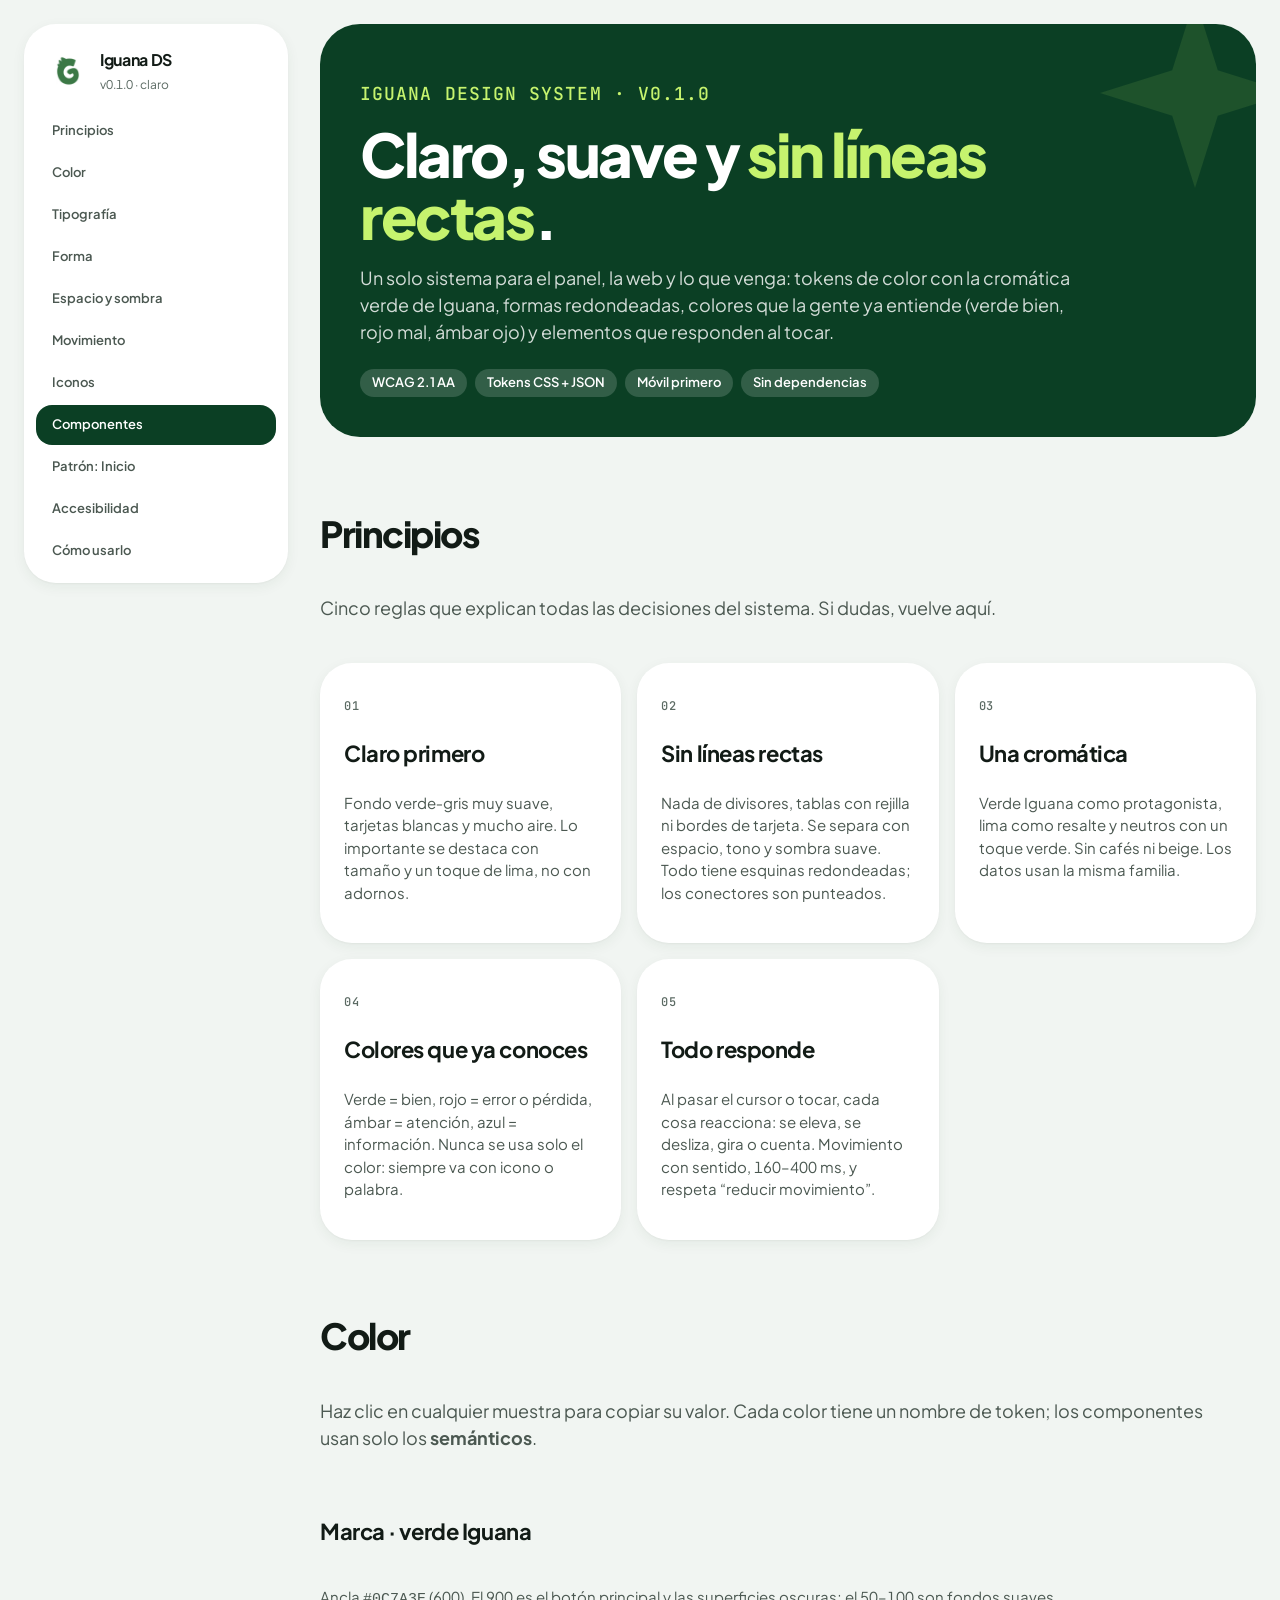
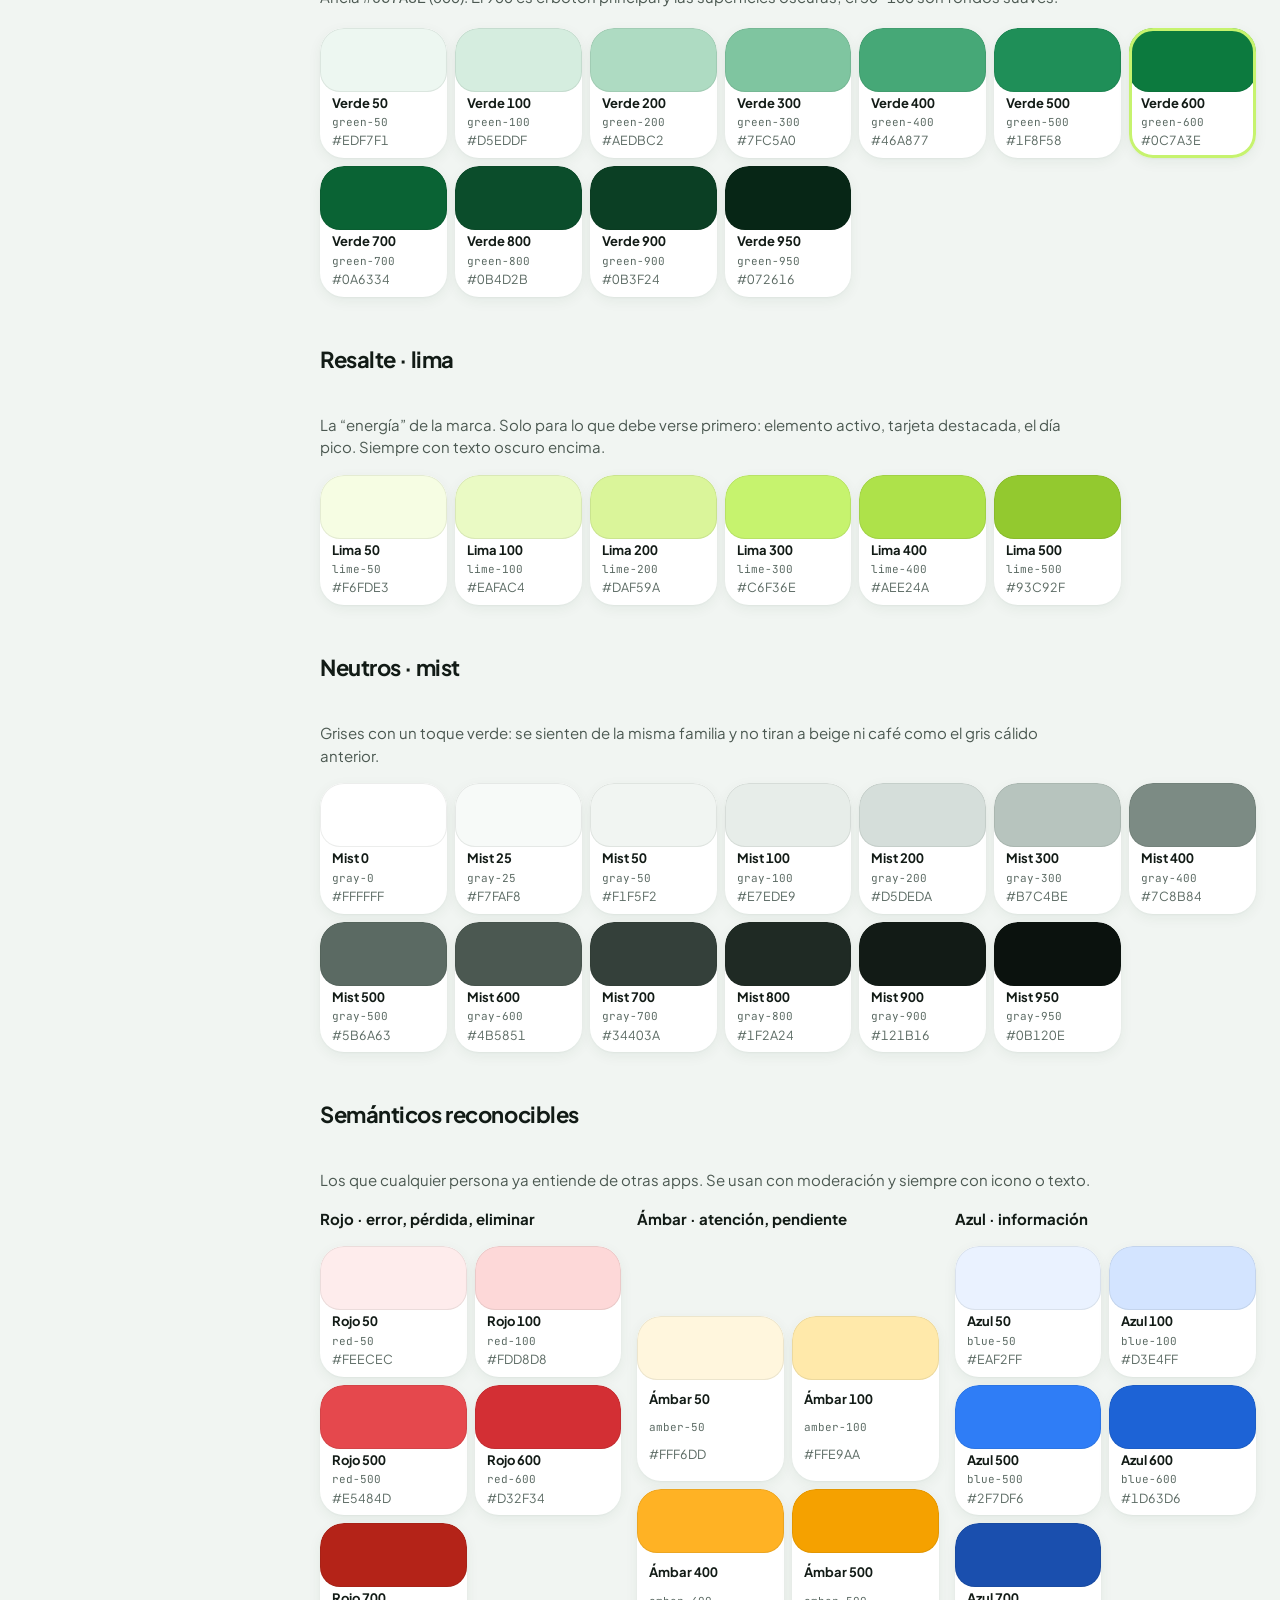
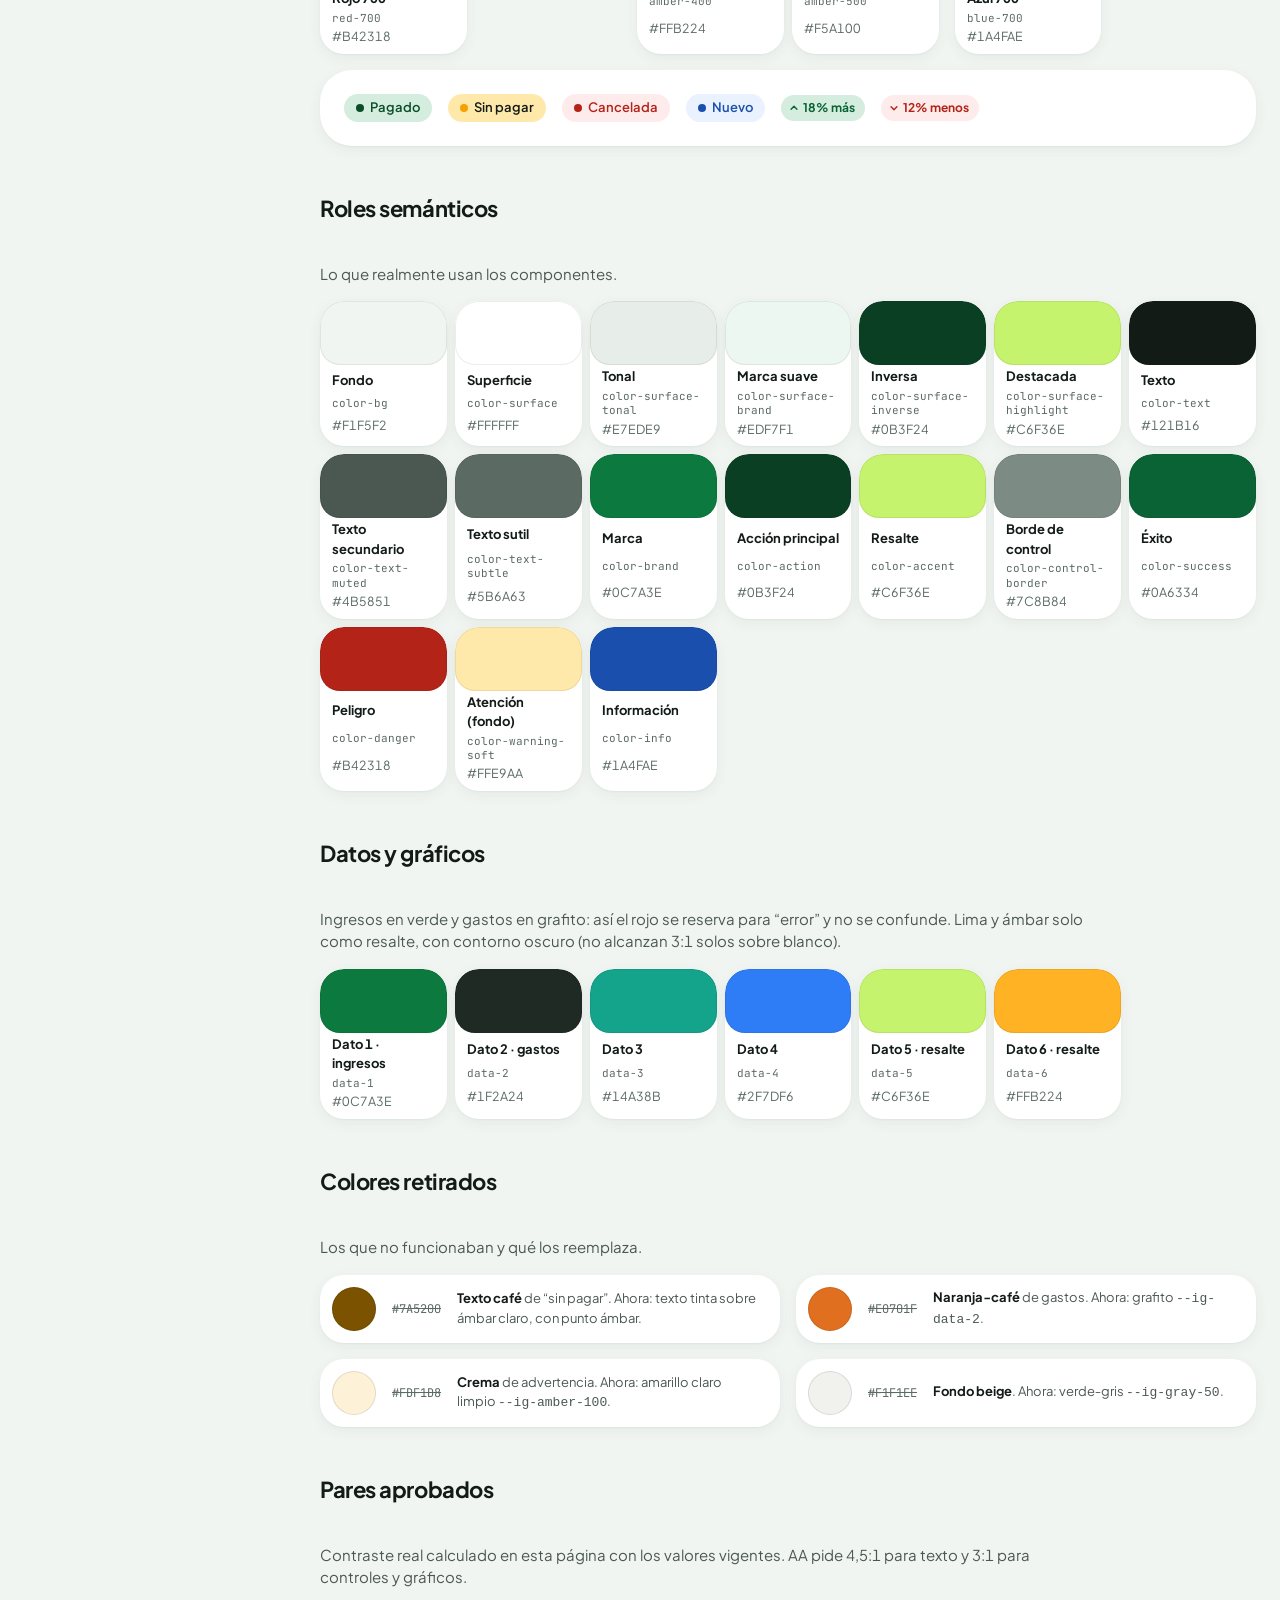
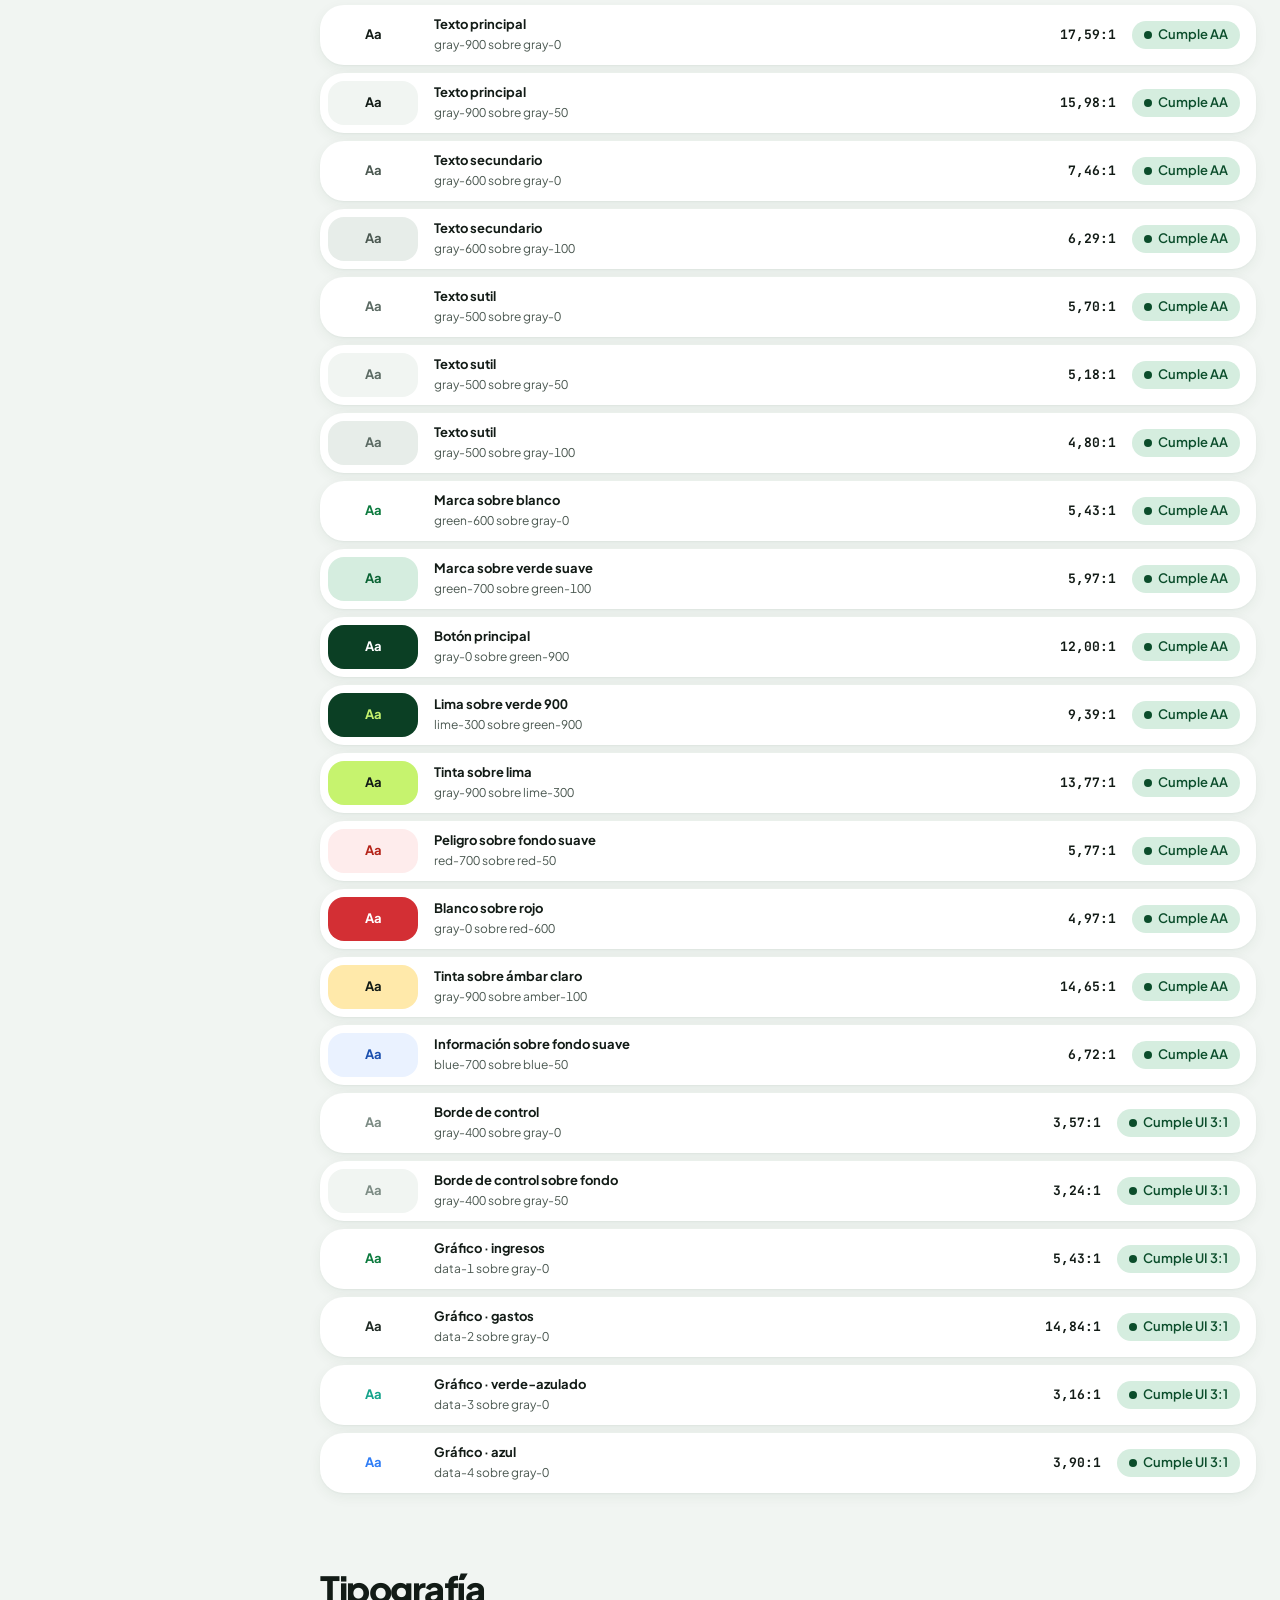
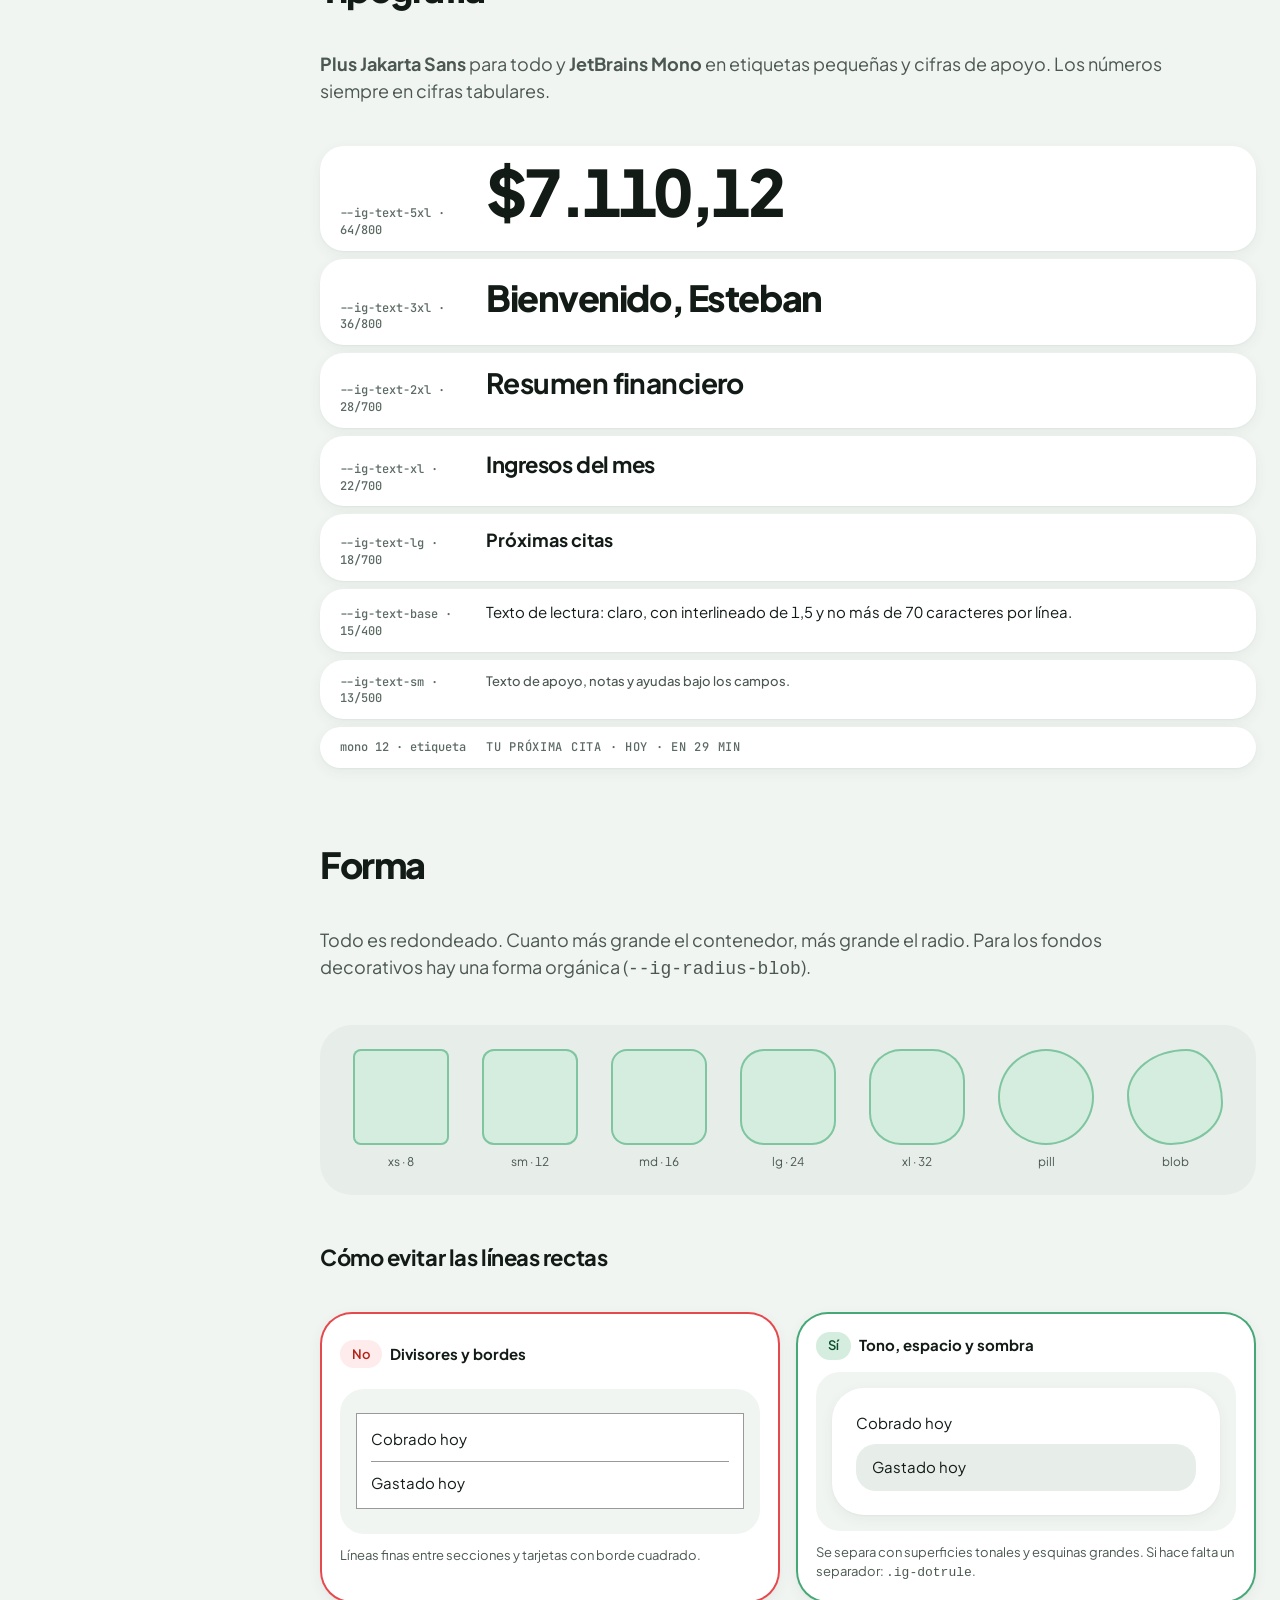
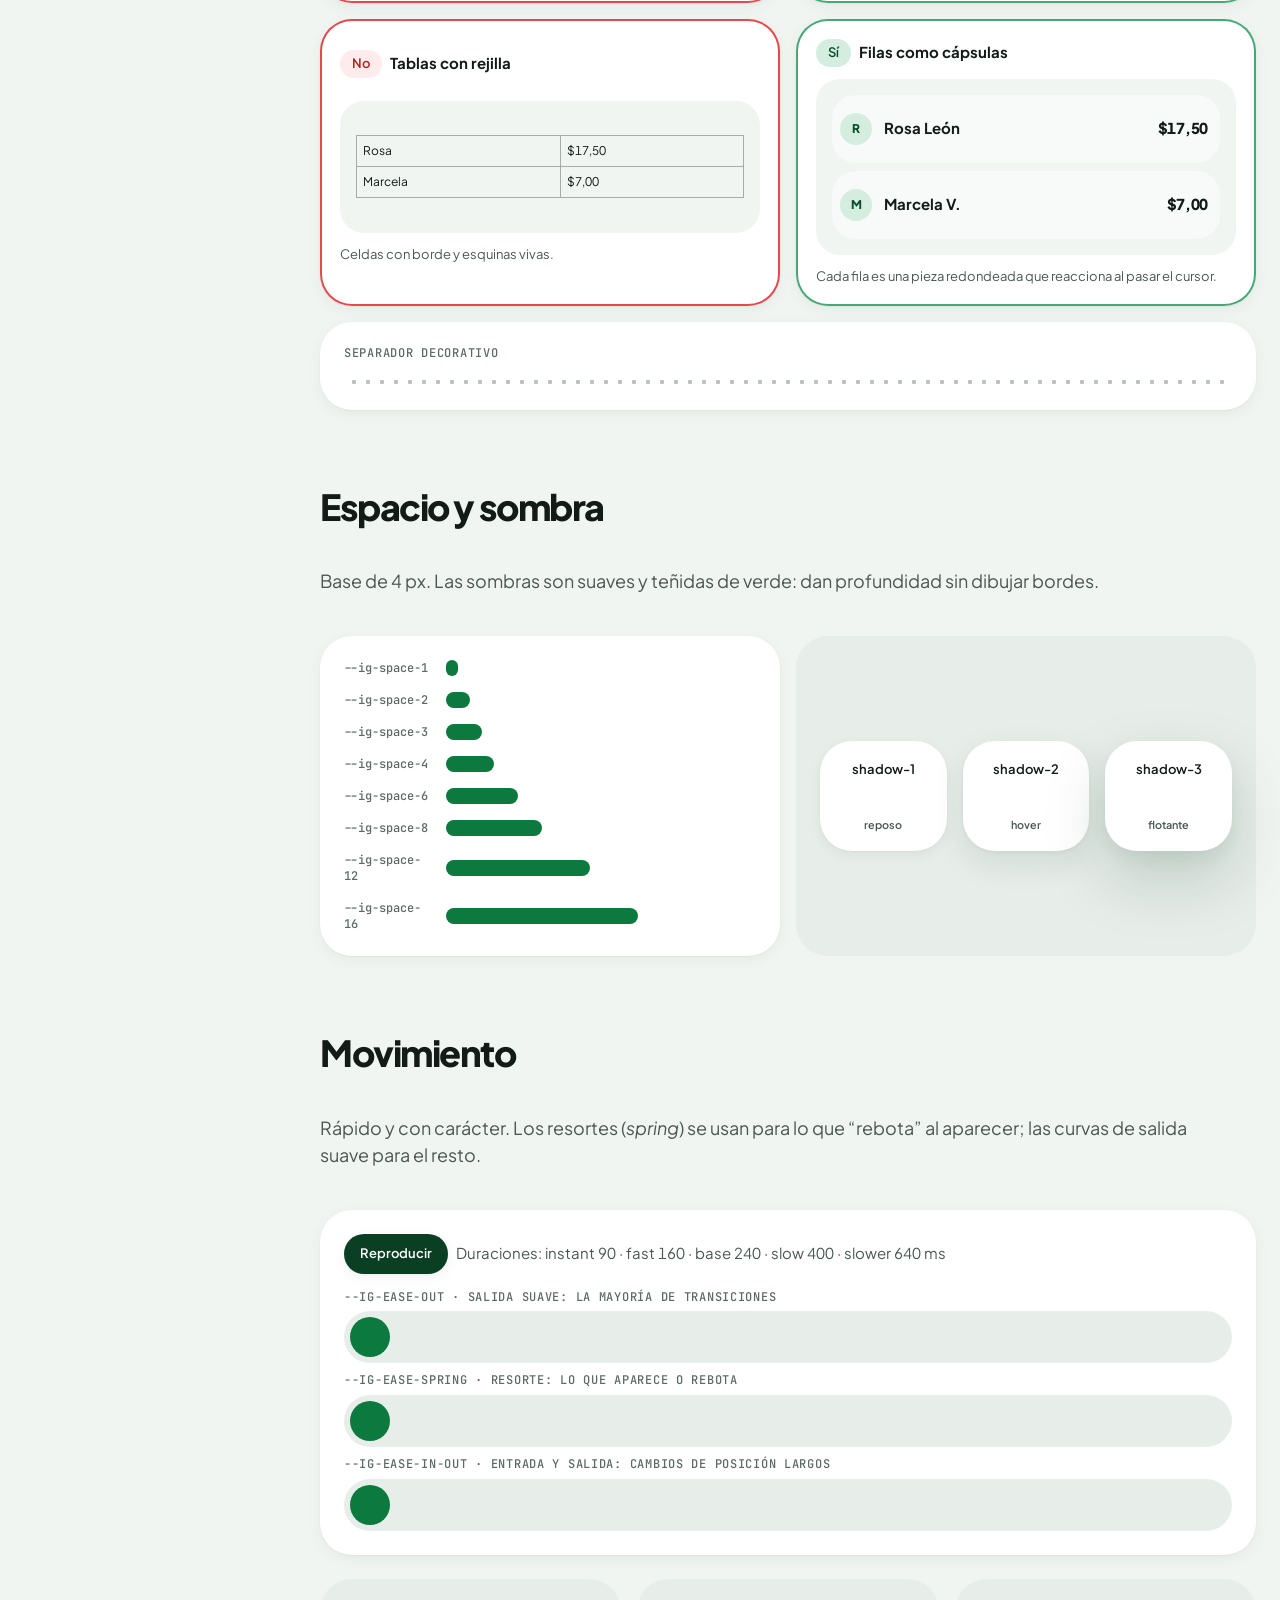
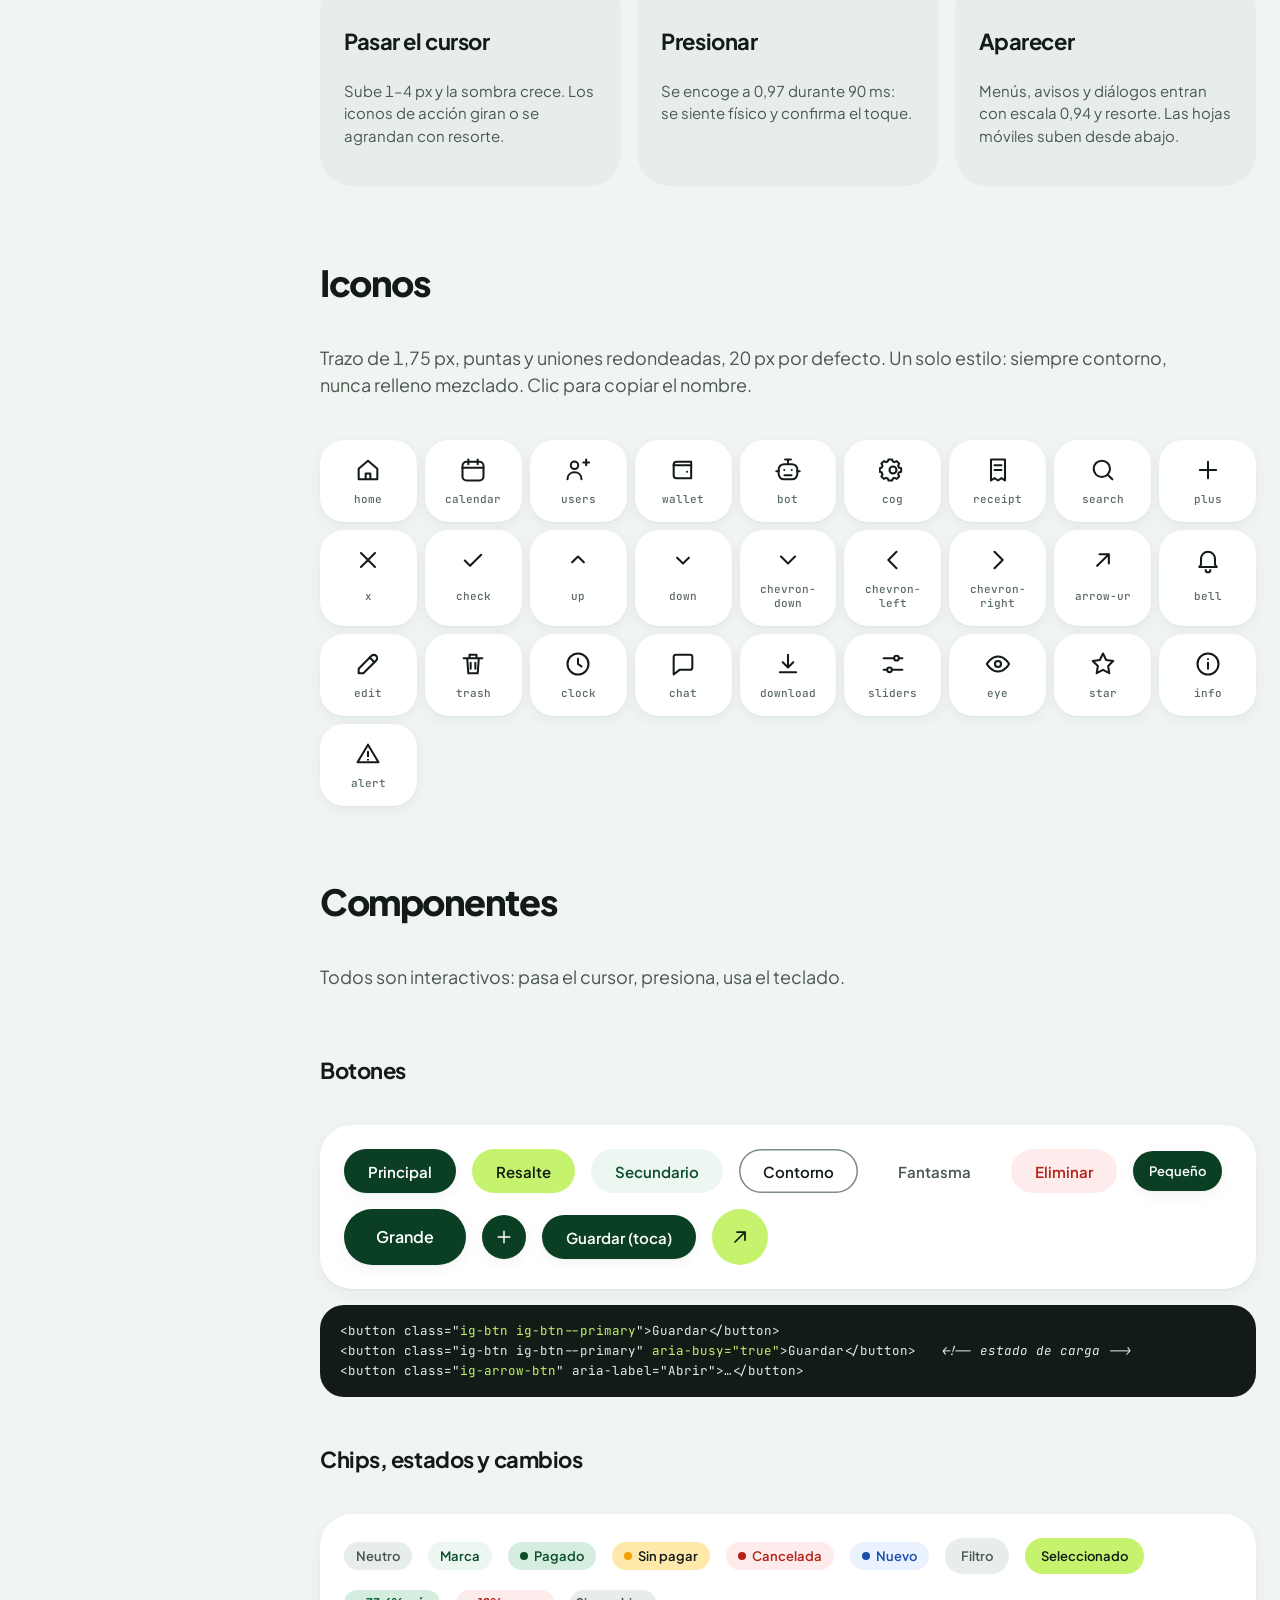
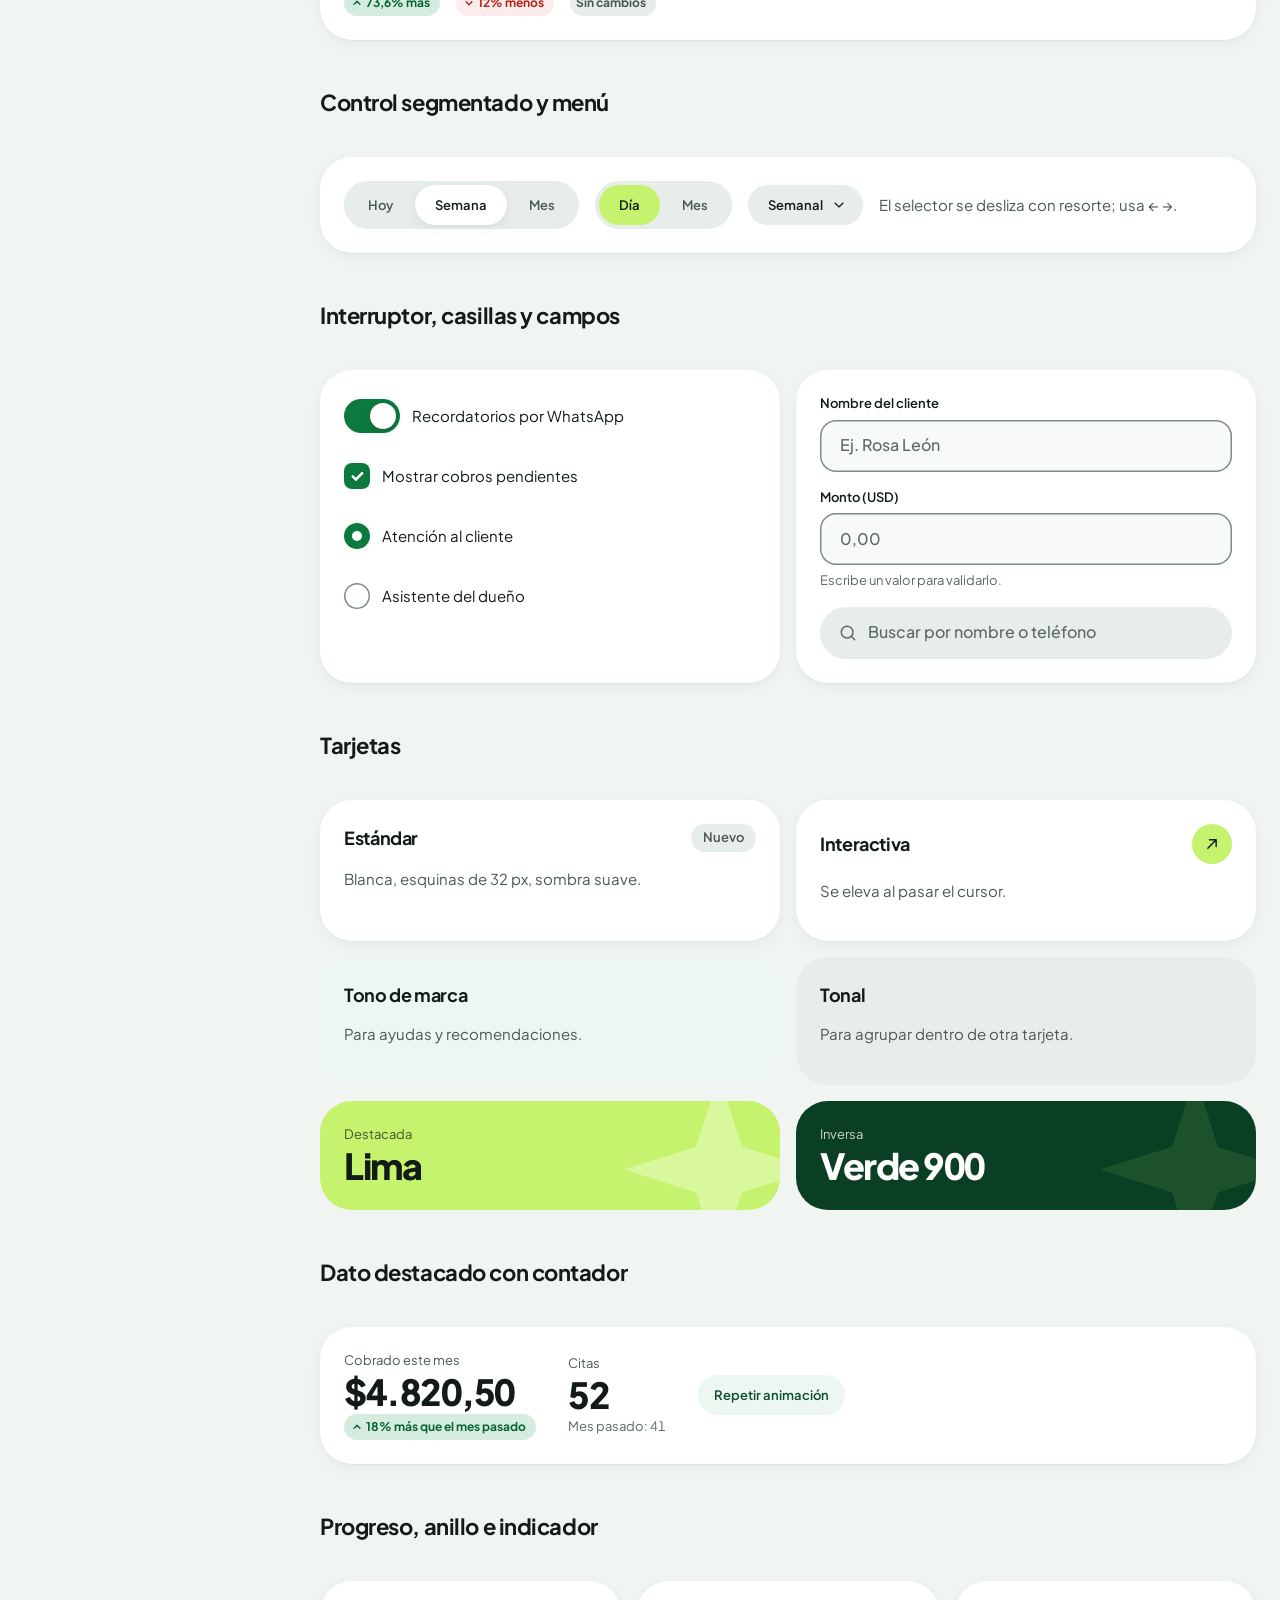
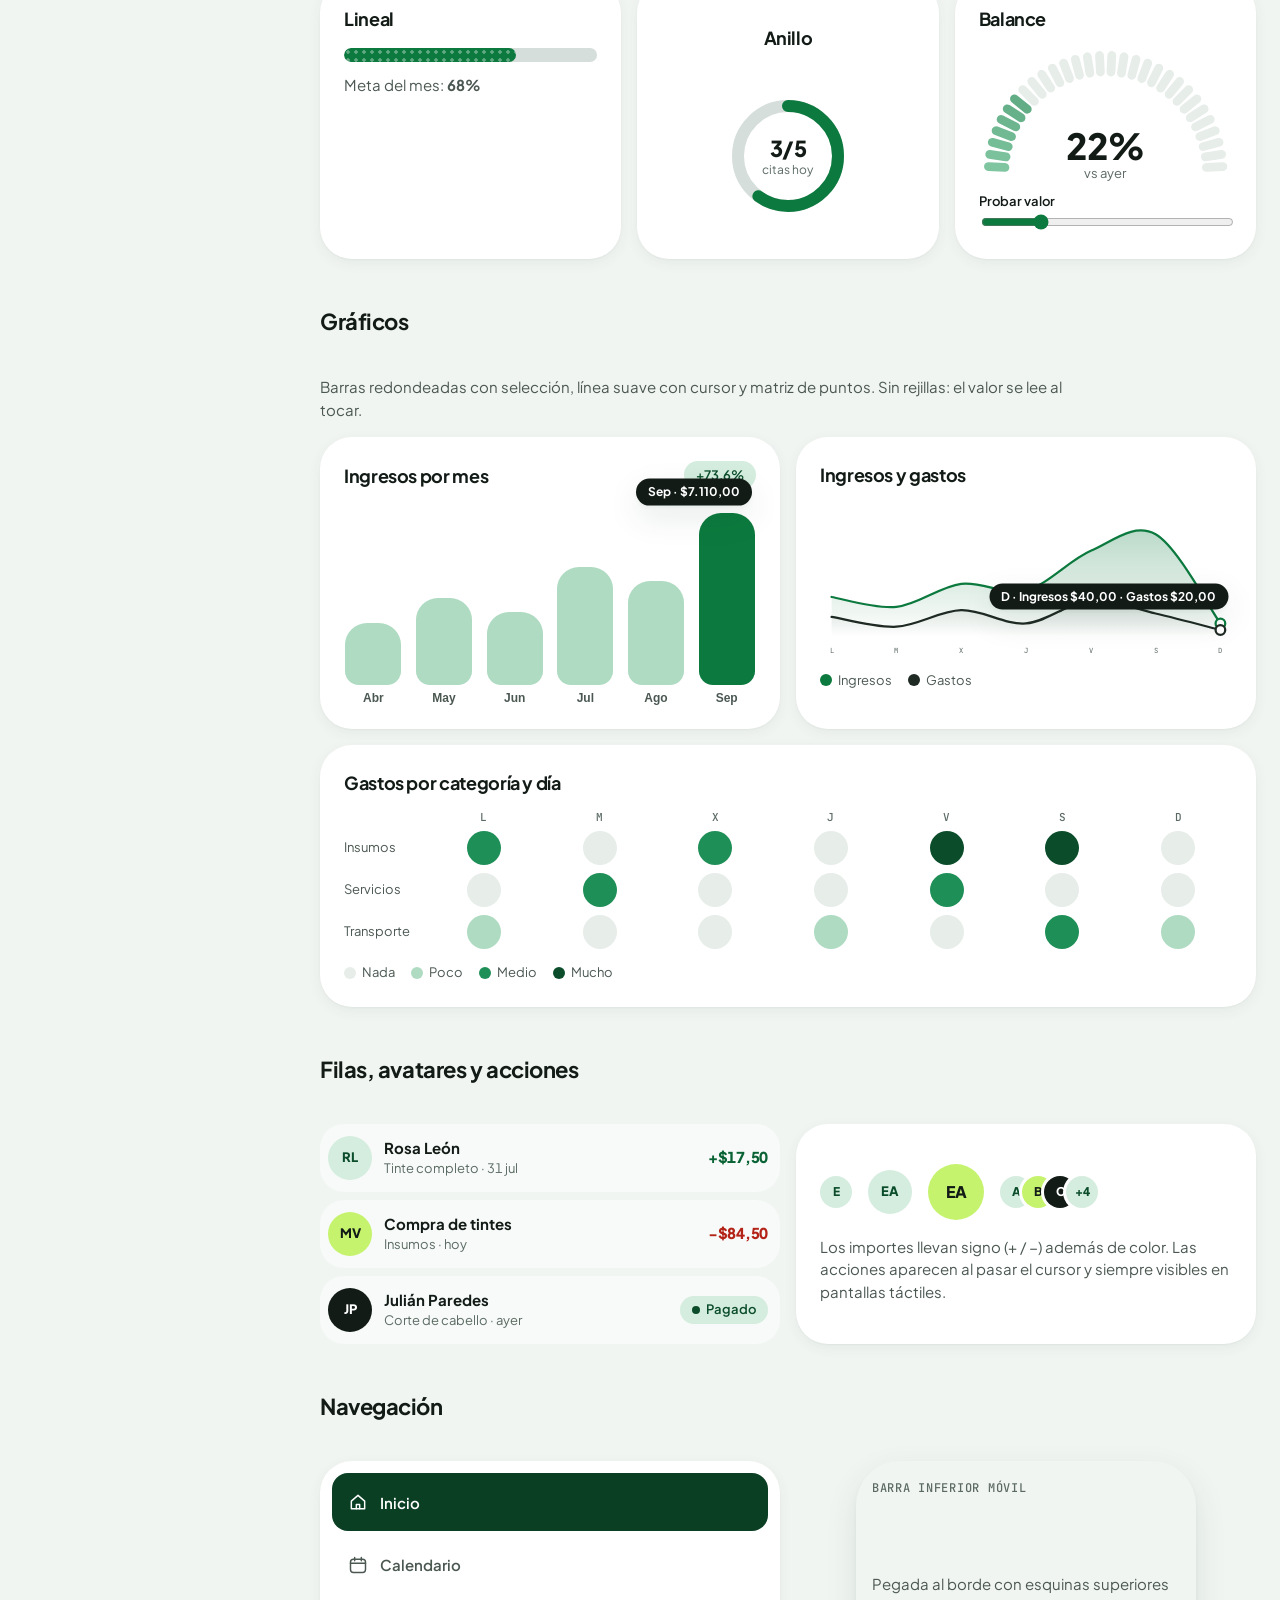
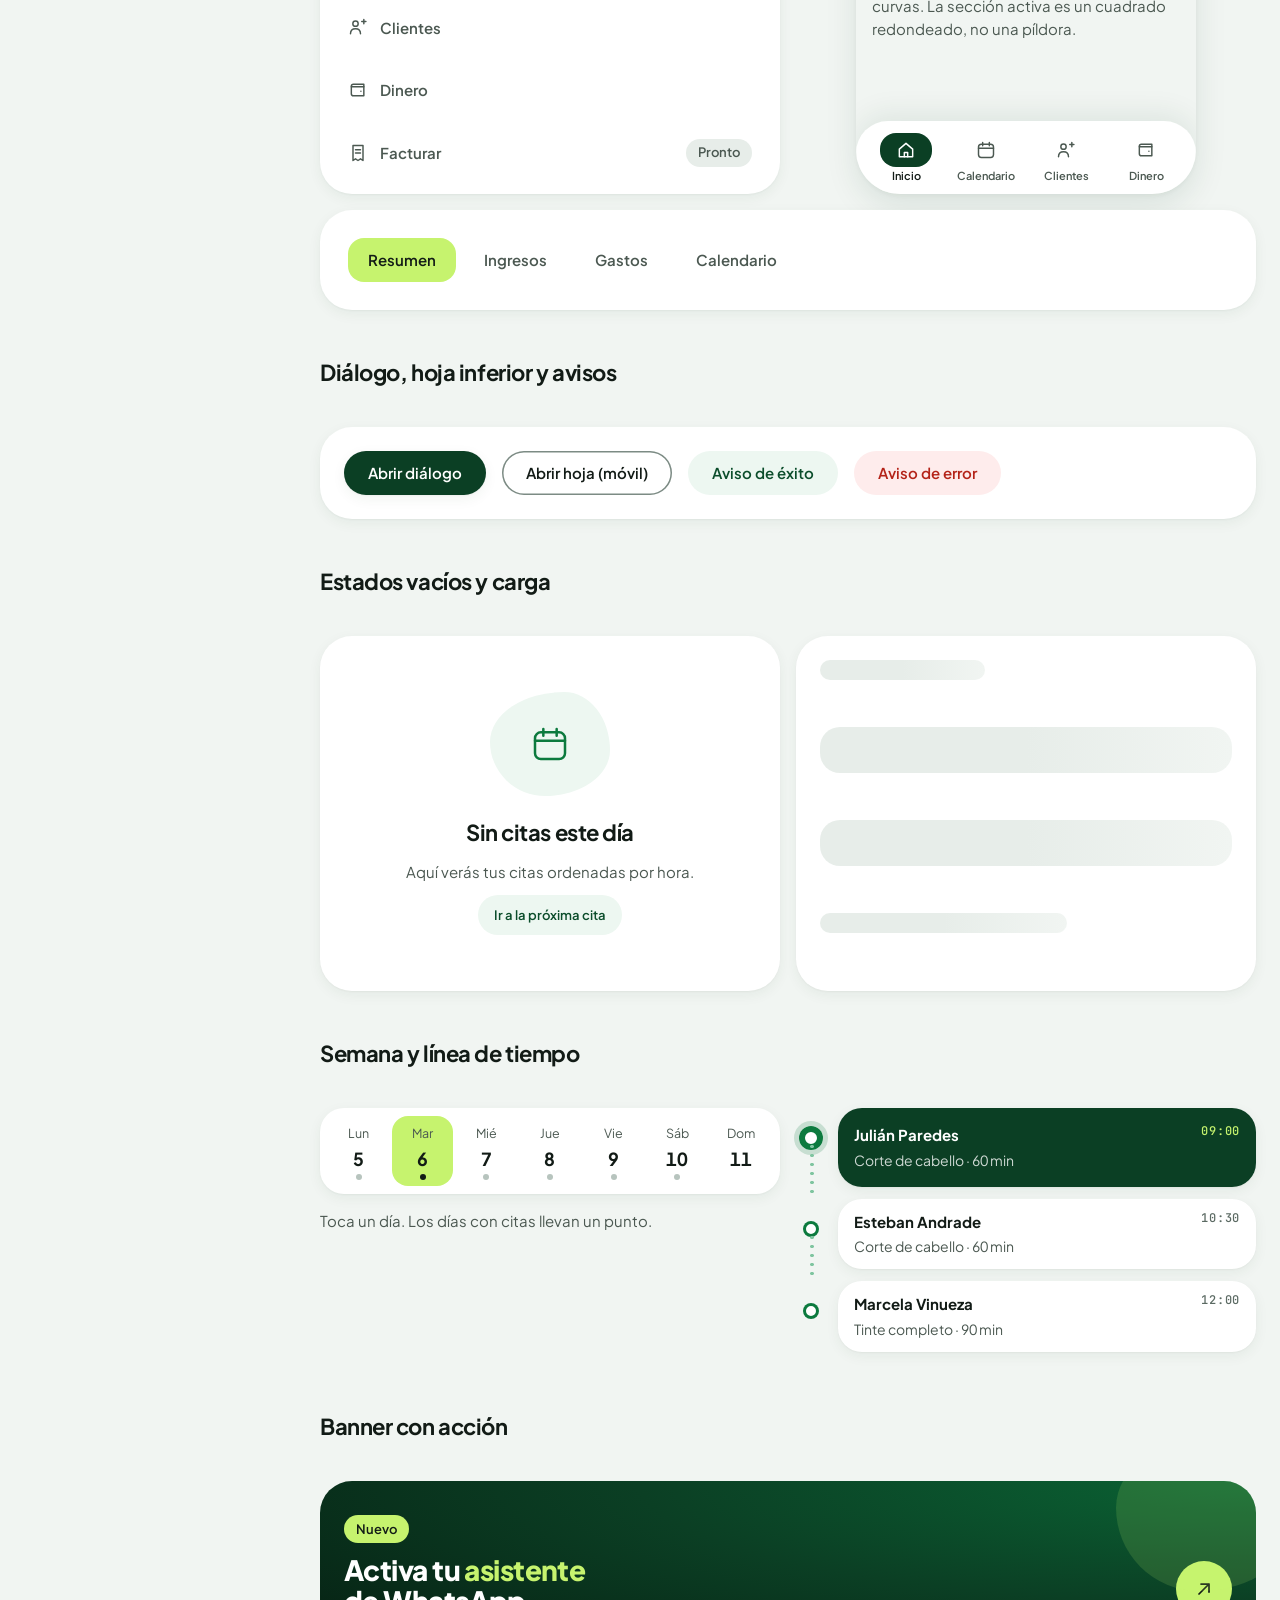
==== commit 01af2793: "Agregar versión de un solo archivo del design system y corregir desbordes en móvil Co-Authored-By: C" ====
--- a/design-system/index.html
+++ b/design-system/index.html
@@ -144,7 +144,7 @@
     <section class="doc-section" id="tipografia">
       <h2>Tipografía</h2>
       <p class="lead"><b>Plus Jakarta Sans</b> para todo y <b>JetBrains Mono</b> en etiquetas pequeñas y cifras de apoyo. Los números siempre en cifras tabulares.</p>
-      <div class="doc-grid" style="gap:8px">
+      <div class="doc-grid" style="gap:8px;grid-template-columns:minmax(0,1fr)">
         <div class="type-row"><code>--ig-text-5xl · 64/800</code><span class="ig-display">$7.110,12</span></div>
         <div class="type-row"><code>--ig-text-3xl · 36/800</code><span style="font-size:36px;font-weight:800;letter-spacing:-.04em">Bienvenido, Esteban</span></div>
         <div class="type-row"><code>--ig-text-2xl · 28/700</code><span class="ig-title">Resumen financiero</span></div>
@@ -419,7 +419,7 @@
           </div>
           <div class="dash-grid">
             <article class="ig-card c-7"><div class="ig-card__head"><span class="ig-eyebrow">Tu próxima cita · hoy · en 29 min</span><span class="ig-chip ig-chip--warning ig-chip--dot">Sin pagar</span></div>
-              <div class="dash-big"><div style="display:flex;align-items:center;gap:20px;min-width:0"><span class="ig-display" style="font-size:56px">09:00</span><div style="min-width:0"><h3 style="margin:0;font-size:22px;letter-spacing:-.02em">Julián Paredes</h3><span class="ig-muted">Corte de cabello · 60 min</span></div></div><button class="ig-arrow-btn" type="button" aria-label="Ver detalle"><svg class="ig-icon ig-icon--lg"><use href="#i-arrow-ur"/></svg></button></div>
+              <div class="dash-big"><div style="display:flex;align-items:center;gap:8px 20px;flex-wrap:wrap;min-width:0"><span class="ig-display" style="font-size:56px">09:00</span><div style="min-width:0"><h3 style="margin:0;font-size:22px;letter-spacing:-.02em">Julián Paredes</h3><span class="ig-muted">Corte de cabello · 60 min</span></div></div><button class="ig-arrow-btn" type="button" aria-label="Ver detalle"><svg class="ig-icon ig-icon--lg"><use href="#i-arrow-ur"/></svg></button></div>
               <div style="display:flex;gap:8px;margin-top:20px;flex-wrap:wrap"><button class="ig-btn ig-btn--primary" type="button">Ver detalle</button><button class="ig-btn" type="button"><svg class="ig-icon"><use href="#i-chat"/></svg>WhatsApp</button></div></article>
             <article class="ig-card ig-card--highlight ig-spark c-5"><div class="ig-card__head"><span class="ig-eyebrow" style="color:rgba(18,27,22,.7)">Cobrado hoy</span><span class="ig-delta ig-delta--up" style="background:#fff"><svg class="ig-icon"><use href="#i-up"/></svg>18% más que ayer</span></div>
               <div class="ig-stat ig-stat--xl"><span class="ig-stat__value" id="dashToday">$0</span></div>
--- a/design-system/components.css
+++ b/design-system/components.css
@@ -179,6 +179,7 @@
 .ig-card__head { display: flex; flex-wrap: wrap; align-items: center; justify-content: space-between; gap: var(--ig-space-2) var(--ig-space-3); margin-bottom: var(--ig-space-4); }
 .ig-card__title { font-size: var(--ig-text-lg); font-weight: var(--ig-weight-bold); letter-spacing: var(--ig-tracking-title); }
 /* Motivo de marca: la chispa de 4 puntas con esquinas curvas */
+.ig-spark { overflow: clip; }
 .ig-spark::after { content: ""; position: absolute; right: -34px; top: -26px; width: 190px; height: 190px; background: rgba(255, 255, 255, .32); border-radius: 22%; clip-path: polygon(50% 0, 62% 38%, 100% 50%, 62% 62%, 50% 100%, 38% 62%, 0 50%, 38% 38%); pointer-events: none; }
 .ig-card--inverse.ig-spark::after { background: rgba(198, 243, 110, .10); }
 .ig-blob { position: absolute; border-radius: var(--ig-radius-blob); pointer-events: none; }
@@ -275,7 +276,7 @@
 .ig-nav-item:hover { background: var(--ig-color-surface-tonal); color: var(--ig-color-text); transform: translateX(2px); }
 .ig-nav-item[aria-current="page"] { background: var(--ig-color-action); color: var(--ig-color-action-text); }
 .ig-nav-item .ig-chip { margin-left: auto; }
-.ig-tabs { display: inline-flex; gap: var(--ig-space-2); padding: var(--ig-space-1); }
+.ig-tabs { display: inline-flex; gap: var(--ig-space-2); padding: var(--ig-space-1); max-width: 100%; overflow-x: auto; }
 .ig-tab { min-height: 44px; padding: 0 var(--ig-space-5); border: 0; border-radius: var(--ig-radius-md); background: transparent; color: var(--ig-color-text-muted); font: var(--ig-weight-semibold) var(--ig-text-base)/1 var(--ig-font-sans); cursor: pointer; transition: background var(--ig-dur-fast) var(--ig-ease-out); }
 .ig-tab:hover { background: var(--ig-color-surface-tonal); }
 .ig-tab[aria-selected="true"] { background: var(--ig-color-accent); color: var(--ig-color-text-on-highlight); }
@@ -341,7 +342,7 @@
 .ig-week__day[aria-current="date"] i { background: var(--ig-color-text); }
 
 /* ---------- Banner con acción ---------- */
-.ig-banner { position: relative; display: flex; align-items: flex-end; justify-content: space-between; gap: var(--ig-space-4); min-height: 160px; padding: var(--ig-space-6); border-radius: var(--ig-radius-xl); background: radial-gradient(120% 140% at 100% 0%, var(--ig-green-700), var(--ig-green-900) 55%, var(--ig-green-950)); color: #fff; overflow: hidden; }
+.ig-banner { position: relative; overflow: hidden; display: flex; align-items: flex-end; justify-content: space-between; gap: var(--ig-space-4); min-height: 160px; padding: var(--ig-space-6); border-radius: var(--ig-radius-xl); background: radial-gradient(120% 140% at 100% 0%, var(--ig-green-700), var(--ig-green-900) 55%, var(--ig-green-950)); color: #fff; overflow: hidden; }
 .ig-banner .ig-blob { right: -40px; top: -50px; width: 180px; height: 160px; background: rgba(198, 243, 110, .14); }
 .ig-banner__title { position: relative; max-width: 14ch; font-size: var(--ig-text-2xl); font-weight: var(--ig-weight-extrabold); letter-spacing: var(--ig-tracking-title); line-height: 1.1; }
 .ig-banner__title em { font-style: normal; color: var(--ig-lime-300); }
--- a/design-system/docs.css
+++ b/design-system/docs.css
@@ -11,7 +11,7 @@
 .doc-nav a[aria-current="true"] { background: var(--ig-color-action); color: #fff; }
 .doc-nav .doc-nav__group { margin: var(--ig-space-3) 0 var(--ig-space-1) var(--ig-space-4); }
 
-.doc-main { display: grid; gap: var(--ig-space-12); min-width: 0; }
+.doc-main { display: grid; grid-template-columns: minmax(0, 1fr); gap: var(--ig-space-12); min-width: 0; }
 .doc-hero { position: relative; overflow: hidden; padding: var(--ig-space-10); border-radius: 40px; background: var(--ig-color-surface-inverse); color: #fff; }
 .doc-hero h1 { margin: var(--ig-space-3) 0 var(--ig-space-3); max-width: 16ch; font-size: clamp(36px, 6vw, 60px); font-weight: var(--ig-weight-extrabold); letter-spacing: var(--ig-tracking-display); line-height: 1.02; }
 .doc-hero h1 em { font-style: normal; color: var(--ig-lime-300); }
@@ -19,11 +19,11 @@
 .doc-hero .ig-eyebrow { color: var(--ig-lime-300); }
 .doc-hero__chips { display: flex; flex-wrap: wrap; gap: var(--ig-space-2); margin-top: var(--ig-space-6); }
 
-.doc-section { display: grid; gap: var(--ig-space-6); scroll-margin-top: var(--ig-space-6); }
+.doc-section { display: grid; grid-template-columns: minmax(0, 1fr); gap: var(--ig-space-6); scroll-margin-top: var(--ig-space-6); }
 .doc-section > h2 { font-size: var(--ig-text-3xl); font-weight: var(--ig-weight-extrabold); letter-spacing: var(--ig-tracking-display); line-height: 1.05; }
 .doc-section > p.lead { max-width: 68ch; color: var(--ig-color-text-muted); font-size: var(--ig-text-lg); margin-top: calc(var(--ig-space-3) * -1); }
 .doc-section h3 { font-size: var(--ig-text-xl); font-weight: var(--ig-weight-bold); letter-spacing: var(--ig-tracking-title); }
-.doc-sub { display: grid; gap: var(--ig-space-4); }
+.doc-sub { display: grid; grid-template-columns: minmax(0, 1fr); gap: var(--ig-space-4); }
 .doc-sub > p { max-width: 70ch; color: var(--ig-color-text-muted); margin: 0; }
 
 .doc-grid { display: grid; gap: var(--ig-space-4); grid-template-columns: repeat(auto-fill, minmax(240px, 1fr)); }
@@ -61,6 +61,7 @@
 
 /* Tipografía */
 .type-row { display: grid; grid-template-columns: 130px minmax(0, 1fr); align-items: baseline; gap: var(--ig-space-4); padding: var(--ig-space-3) var(--ig-space-5); border-radius: var(--ig-radius-lg); background: var(--ig-color-surface); box-shadow: var(--ig-shadow-1); }
+.type-row > span { min-width: 0; overflow-wrap: anywhere; }
 .type-row code { font: var(--ig-weight-medium) var(--ig-text-xs)/1.4 var(--ig-font-mono); color: var(--ig-color-text-subtle); }
 
 /* Forma */
@@ -112,7 +113,7 @@
 .checklist .ig-icon { color: var(--ig-color-brand); }
 
 @media (max-width: 1100px) {
-  .doc { grid-template-columns: 1fr; padding: var(--ig-space-4) var(--ig-space-4) var(--ig-space-12); }
+  .doc { grid-template-columns: minmax(0, 1fr); padding: var(--ig-space-4) var(--ig-space-4) var(--ig-space-12); }
   .doc-side { position: static; max-height: none; border-radius: var(--ig-radius-lg); }
   .doc-nav { display: flex; overflow-x: auto; gap: var(--ig-space-1); padding-bottom: 4px; }
   .doc-nav a { flex: none; }
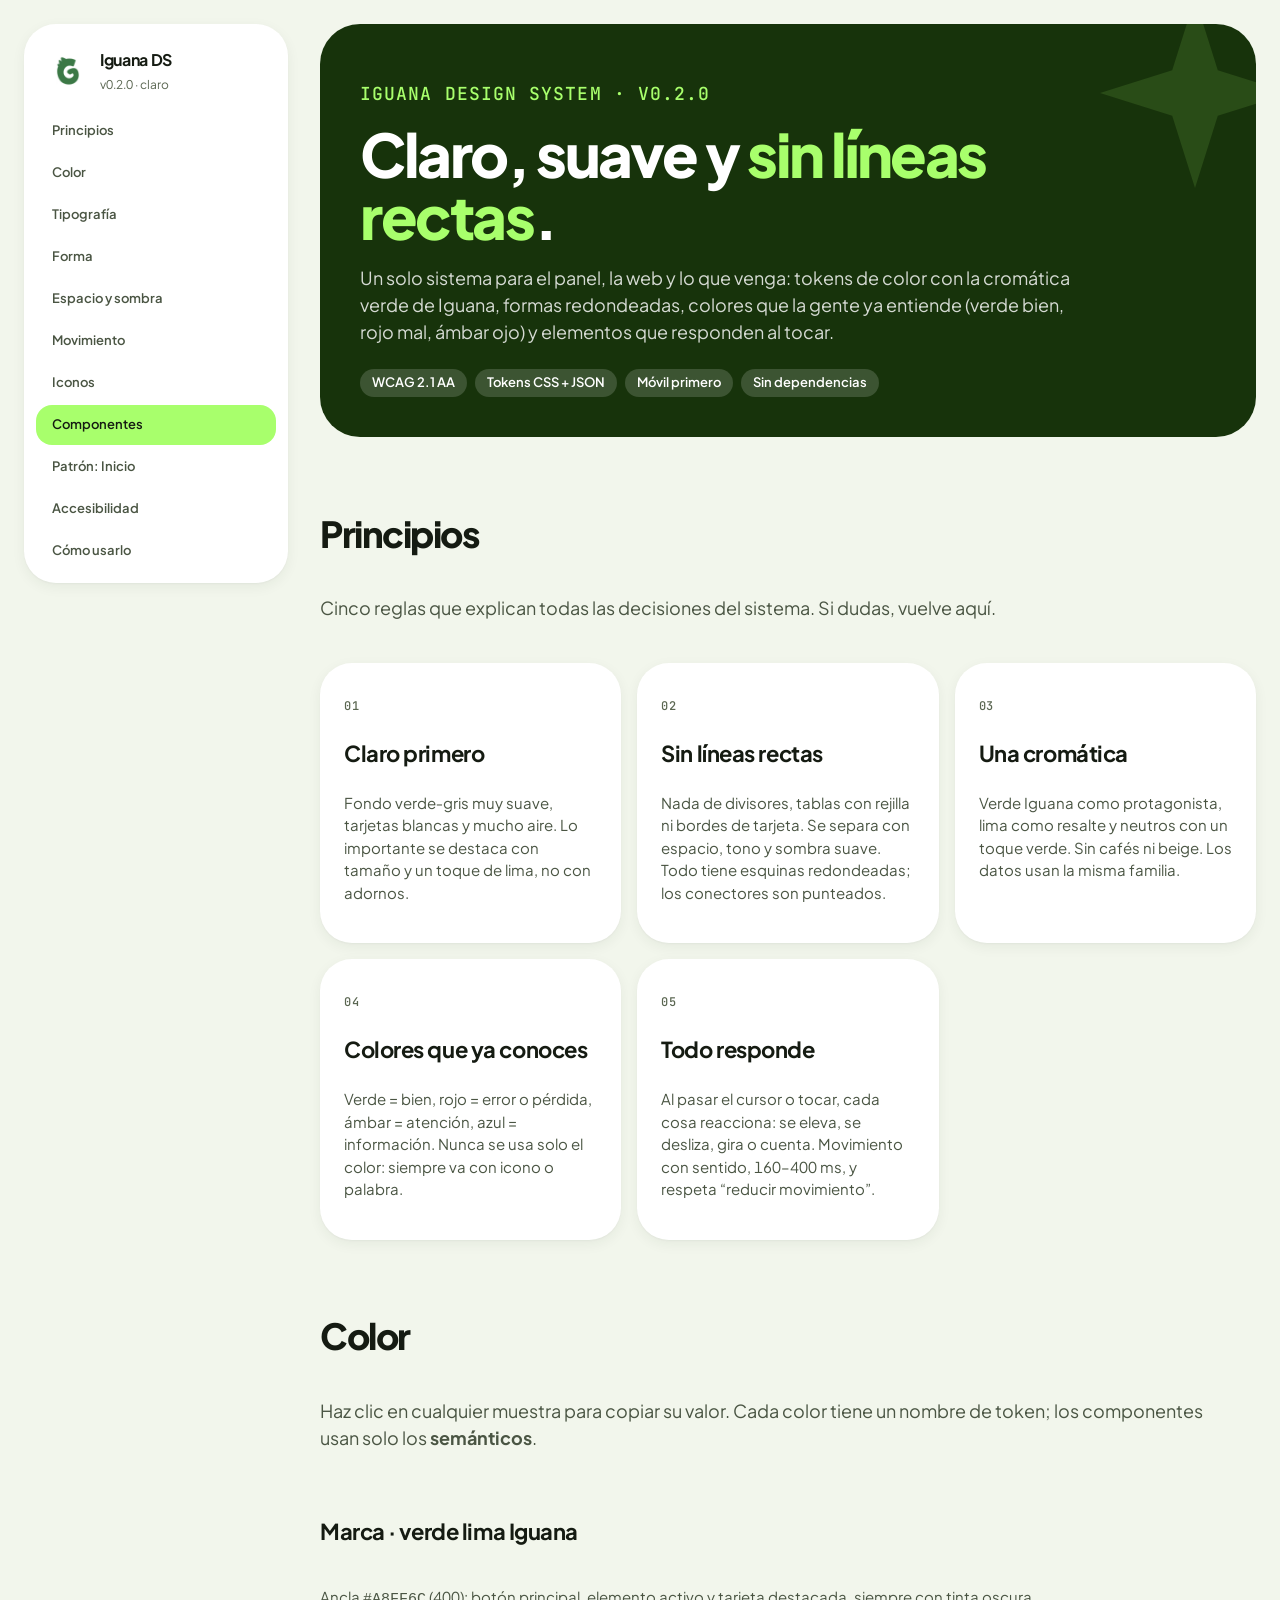
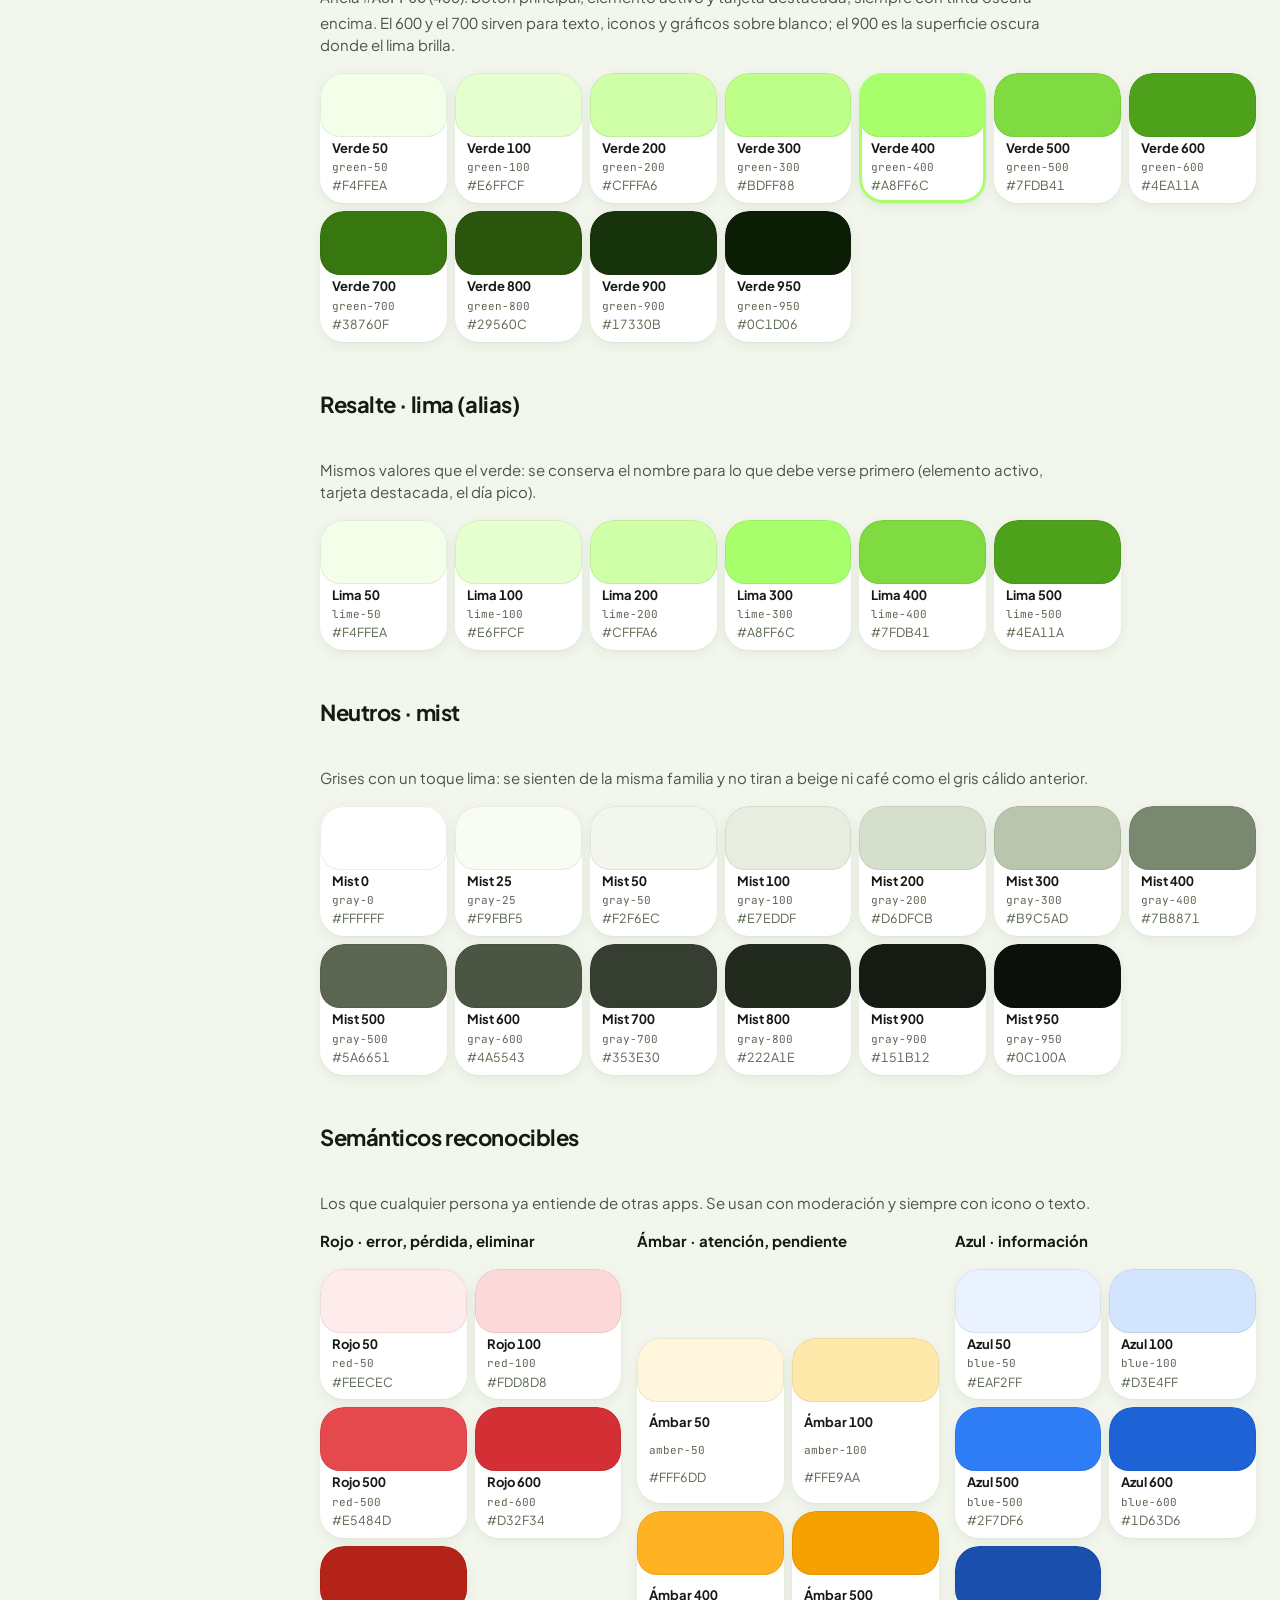
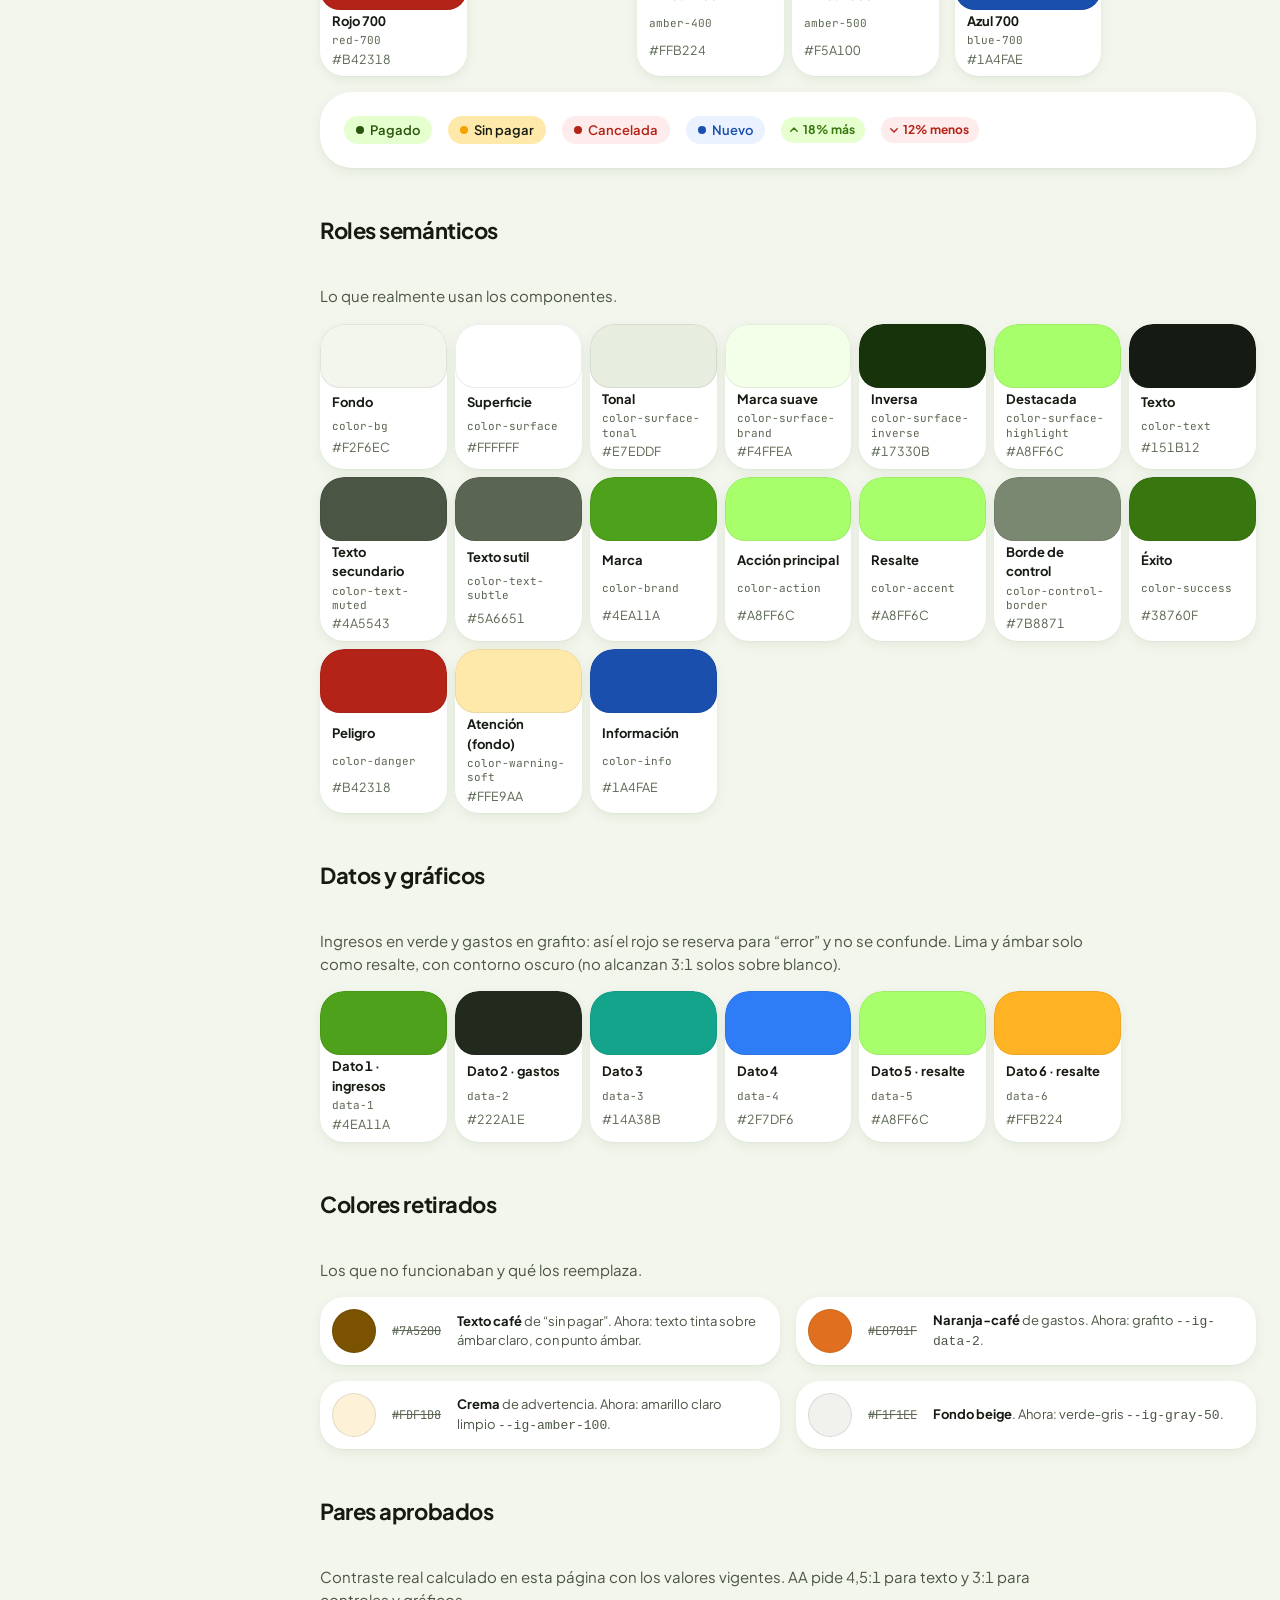
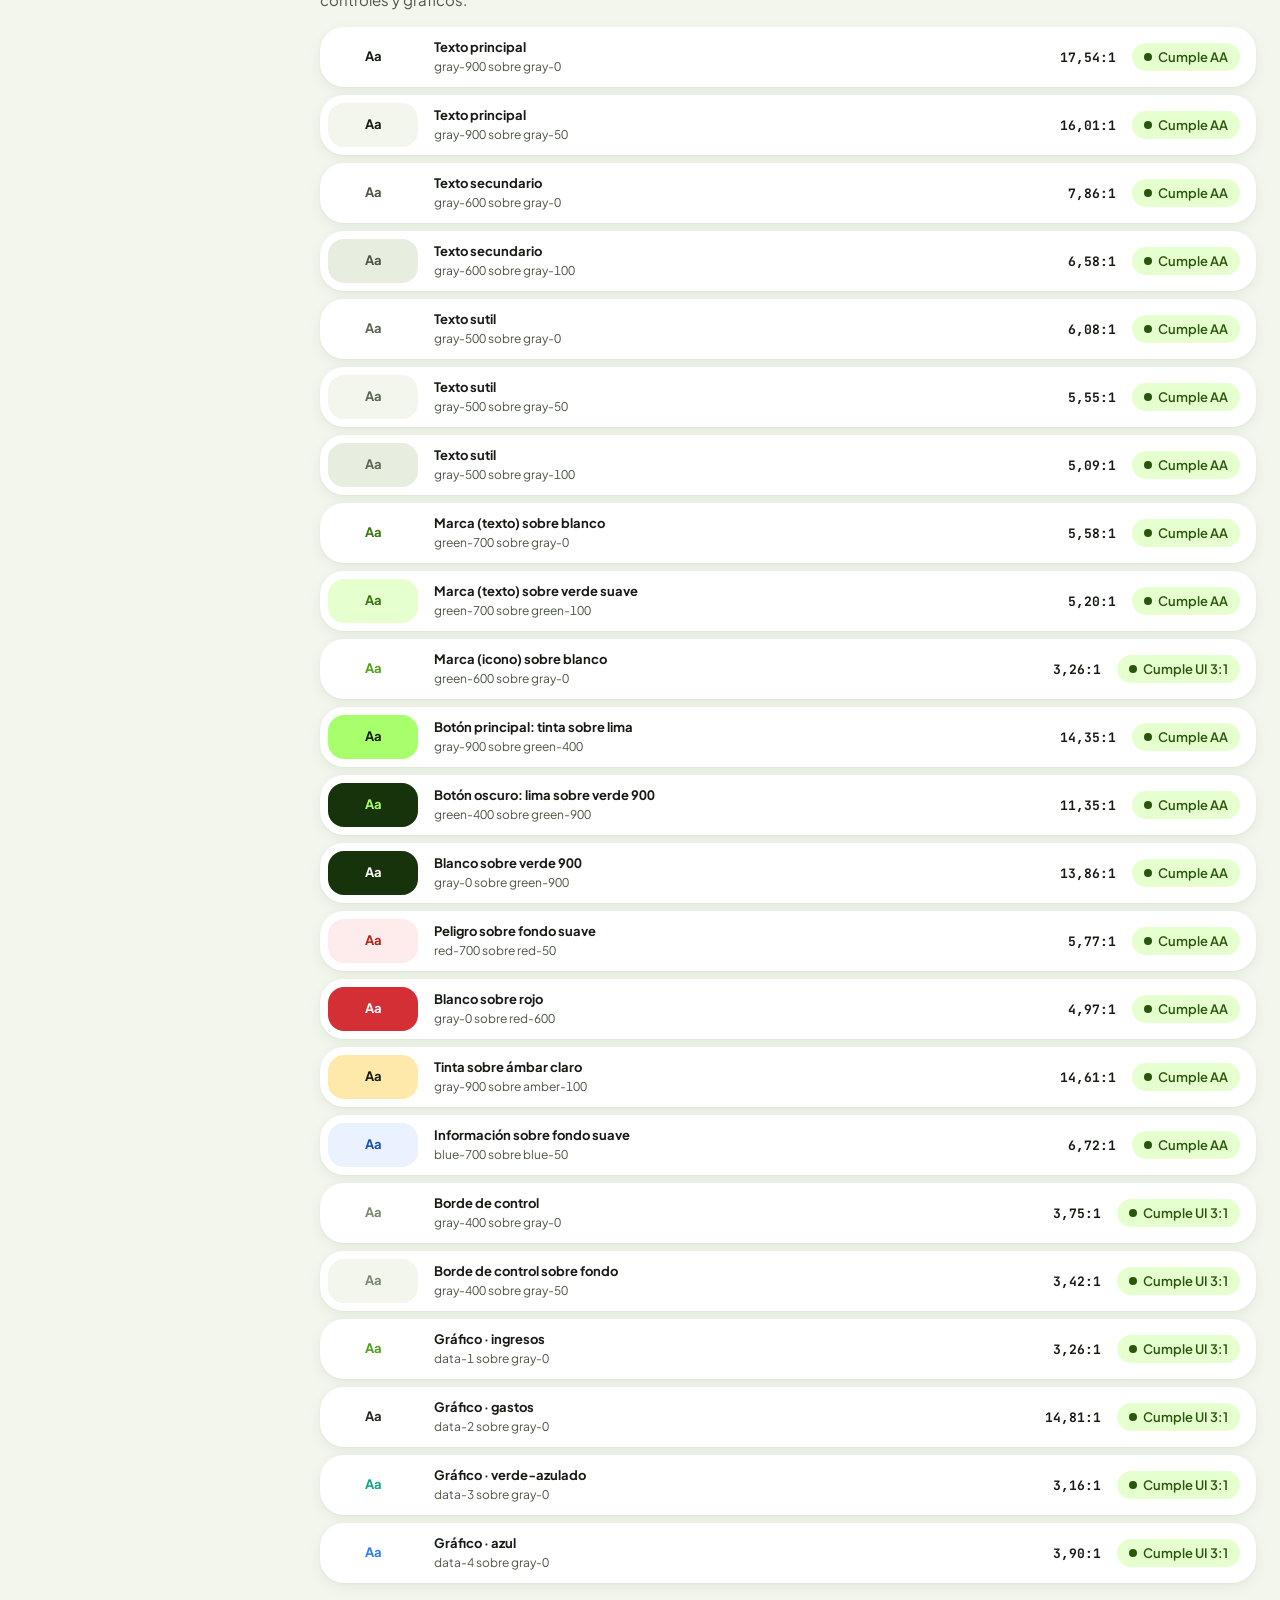
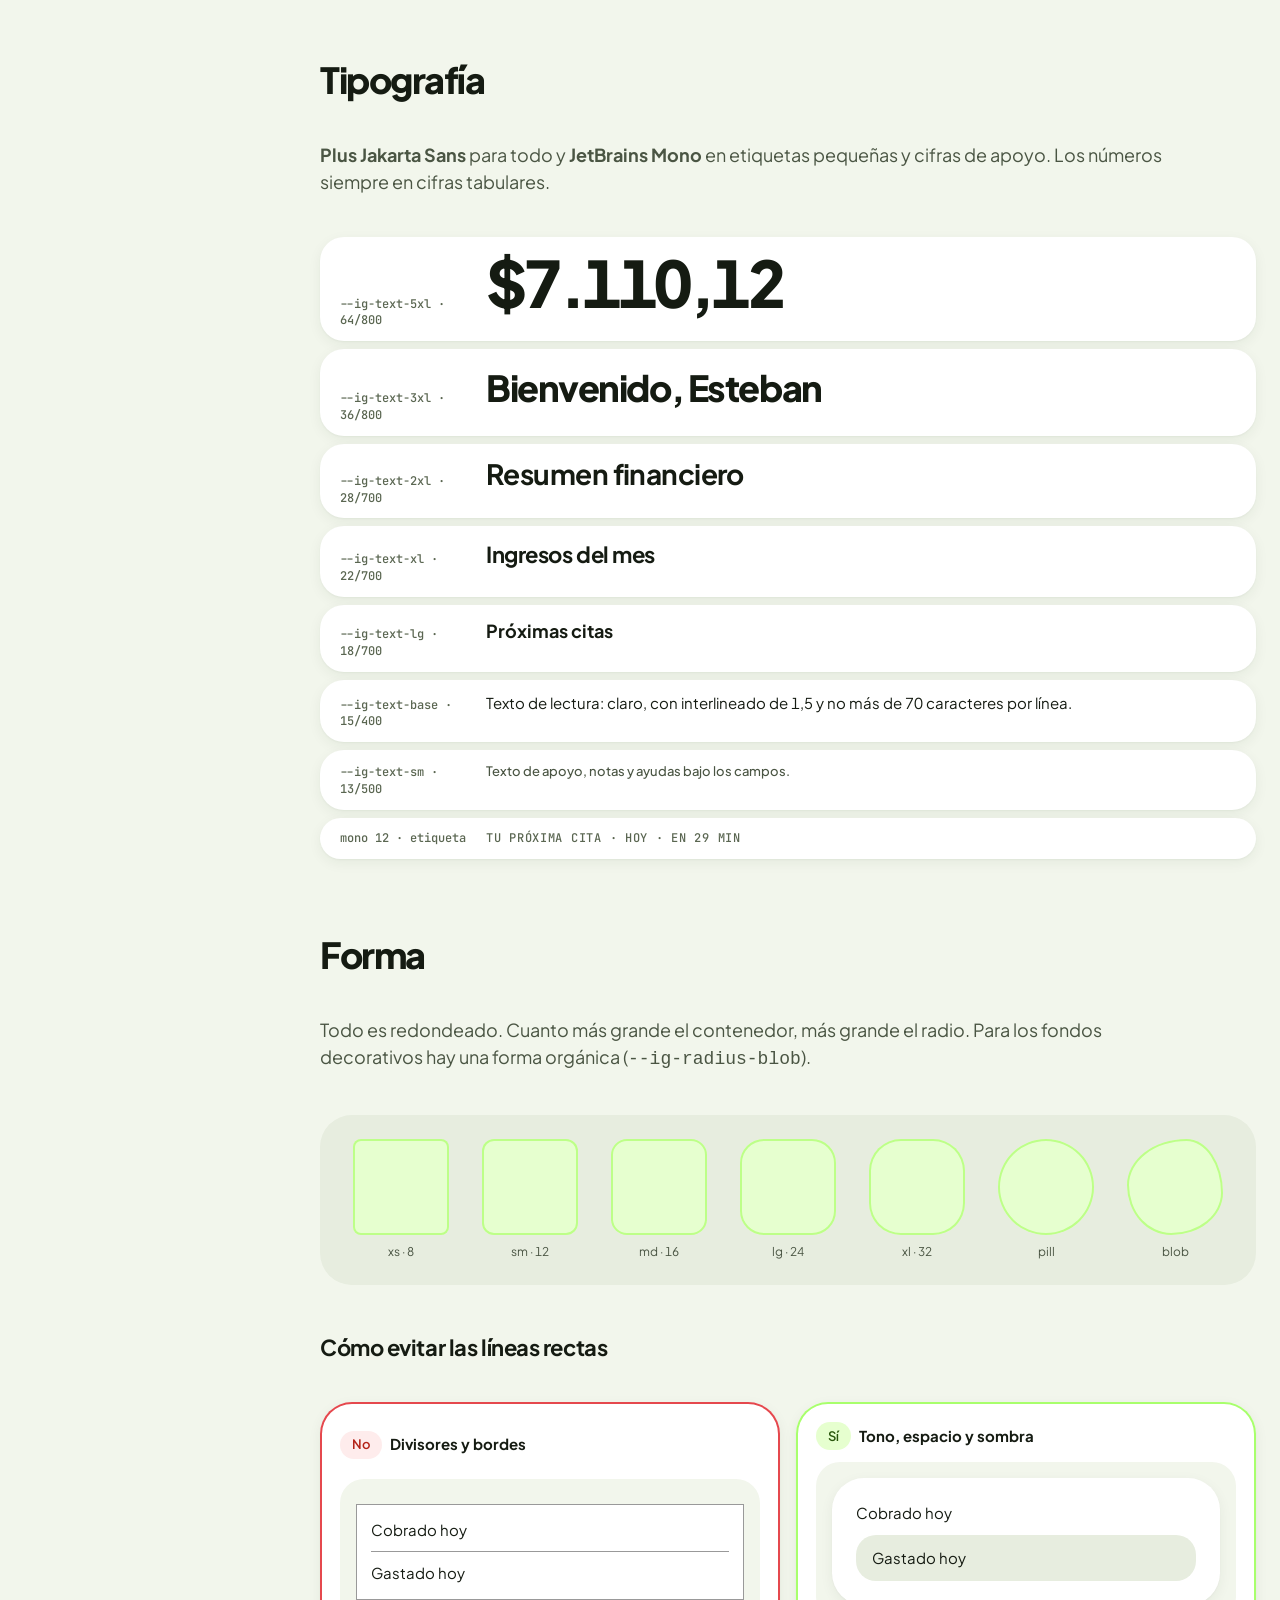
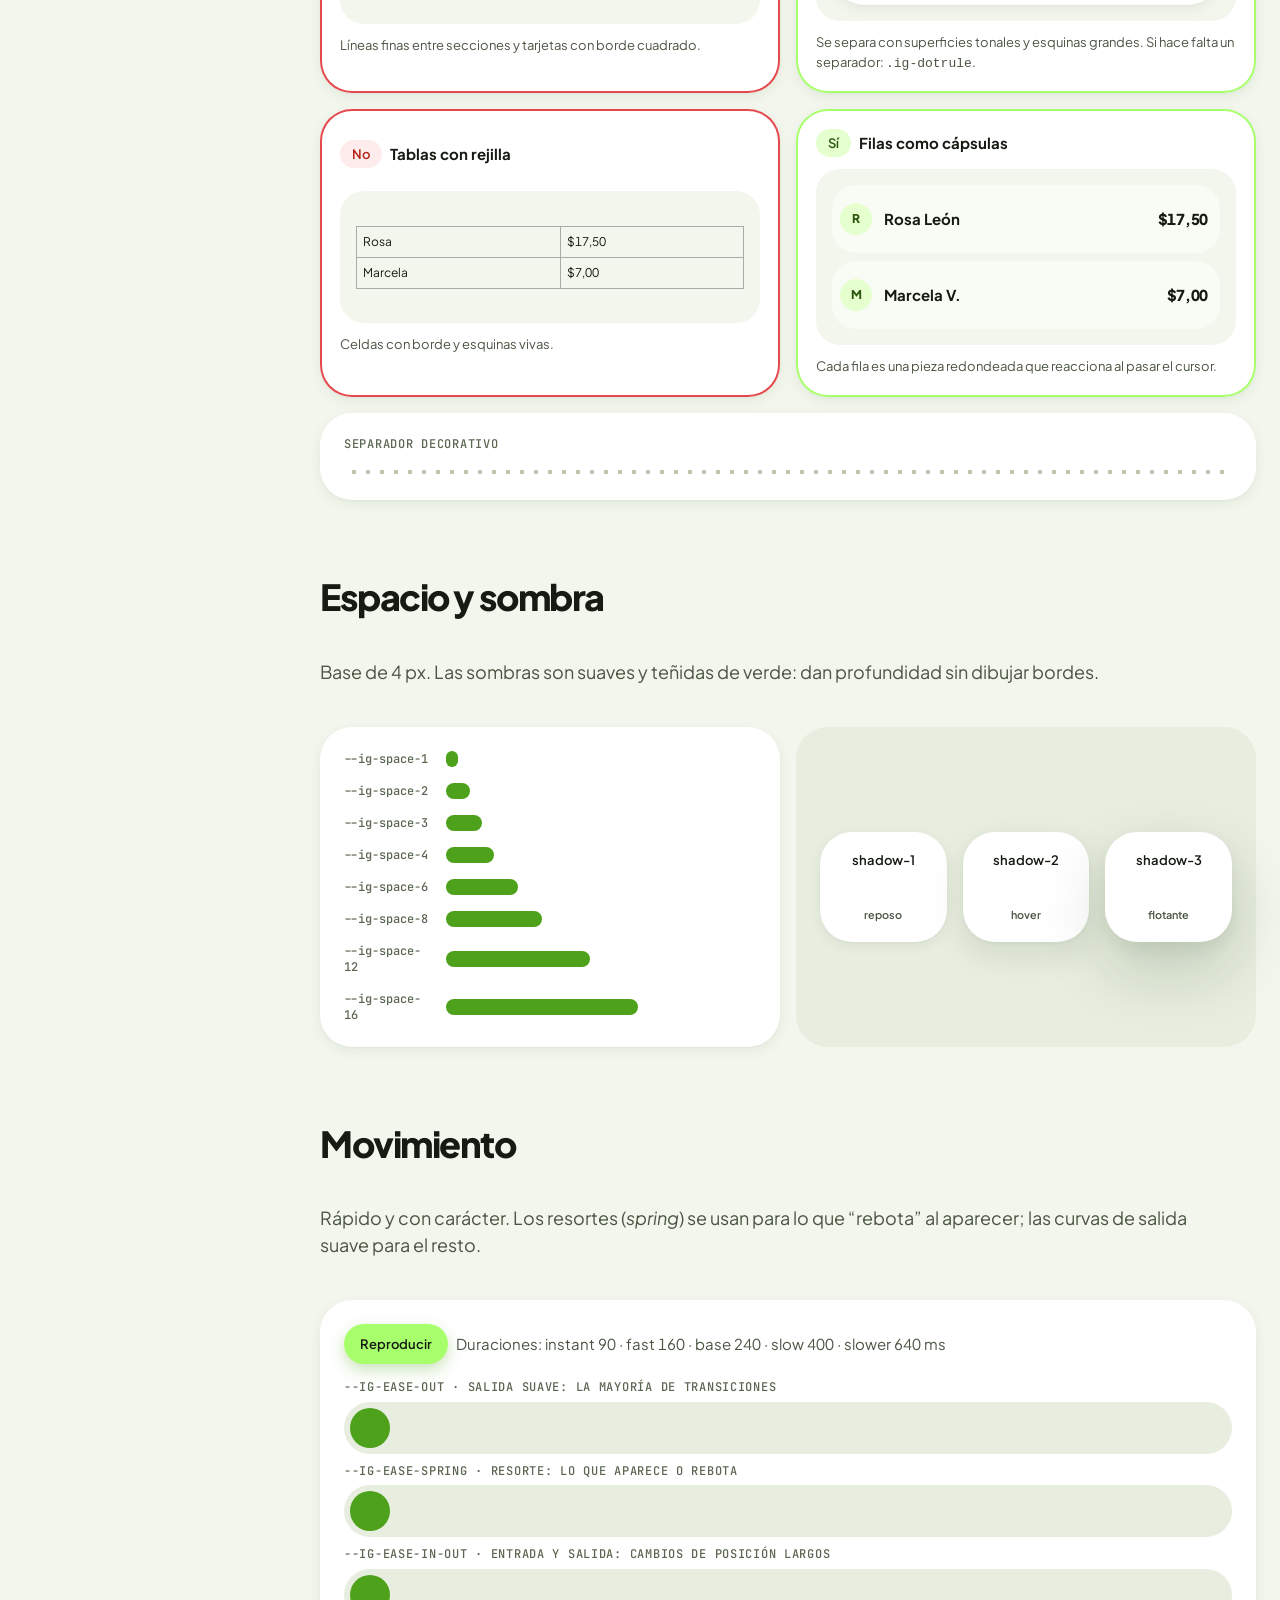
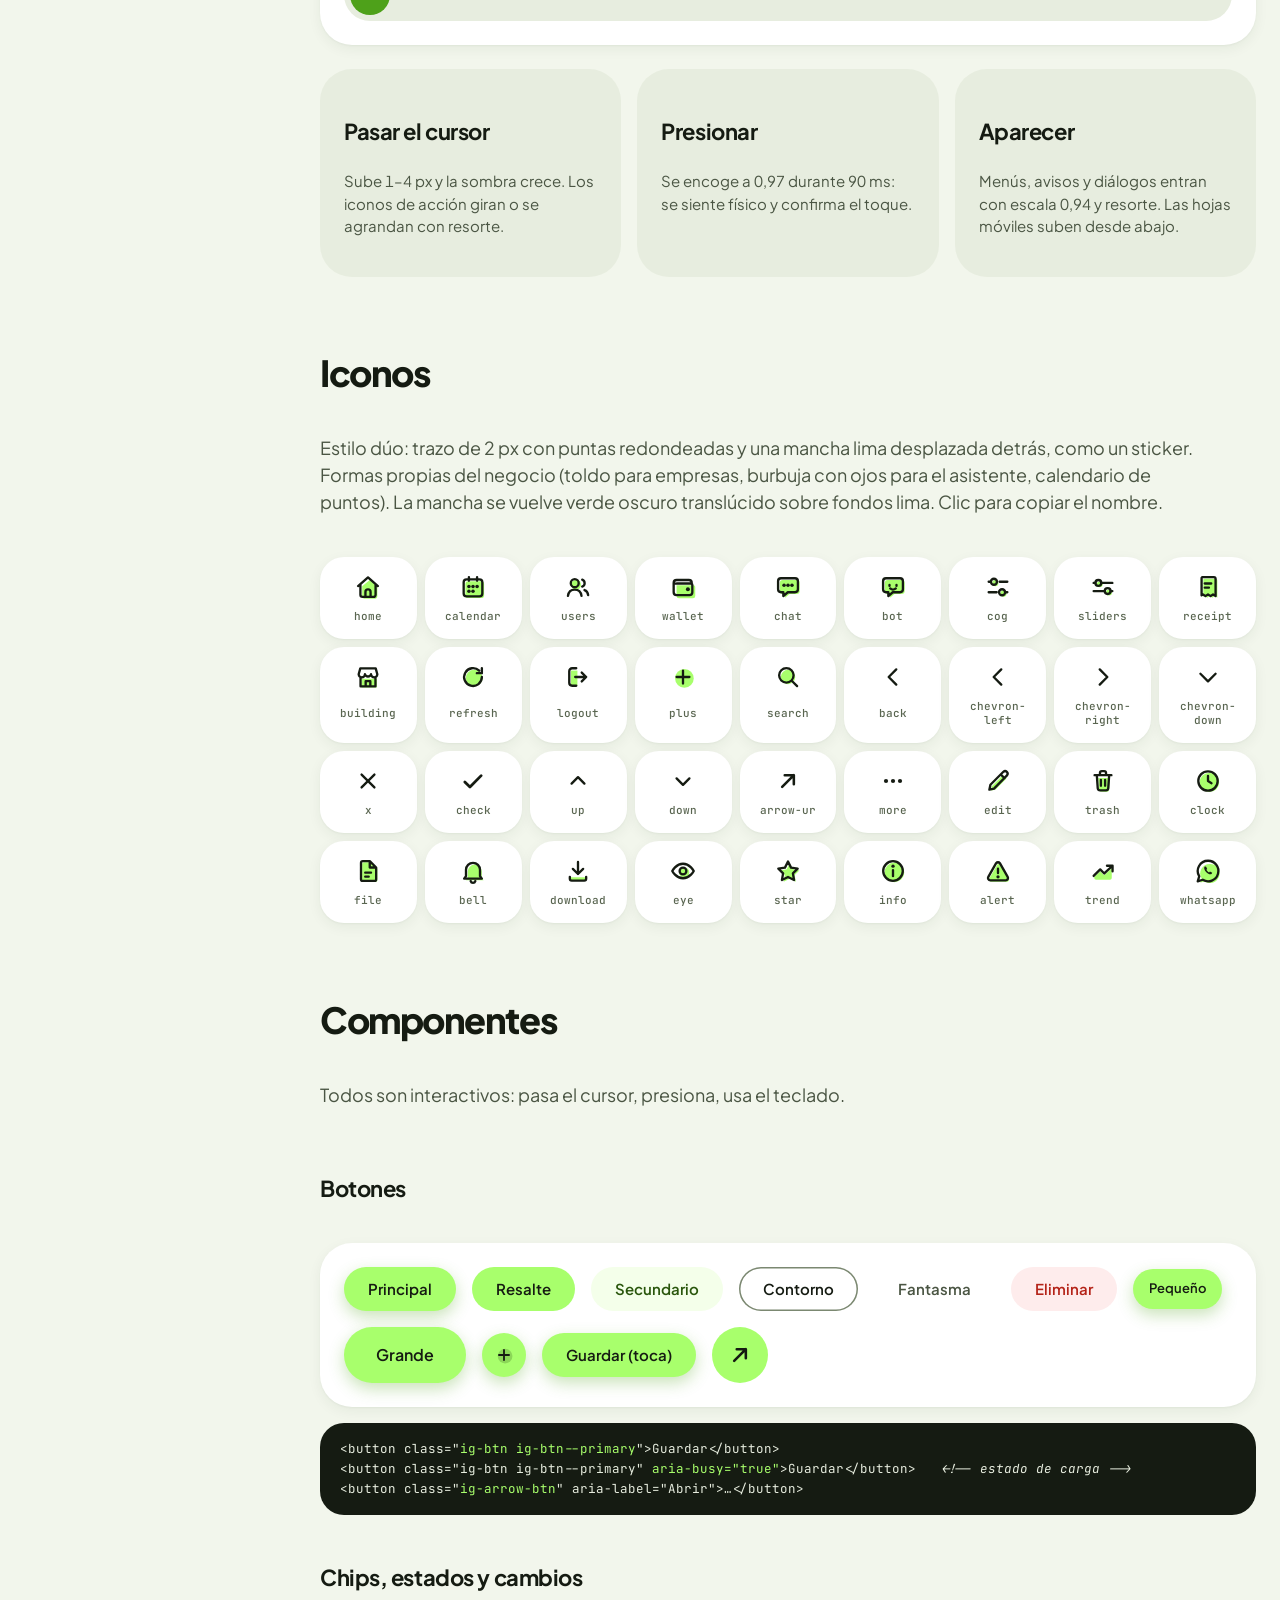
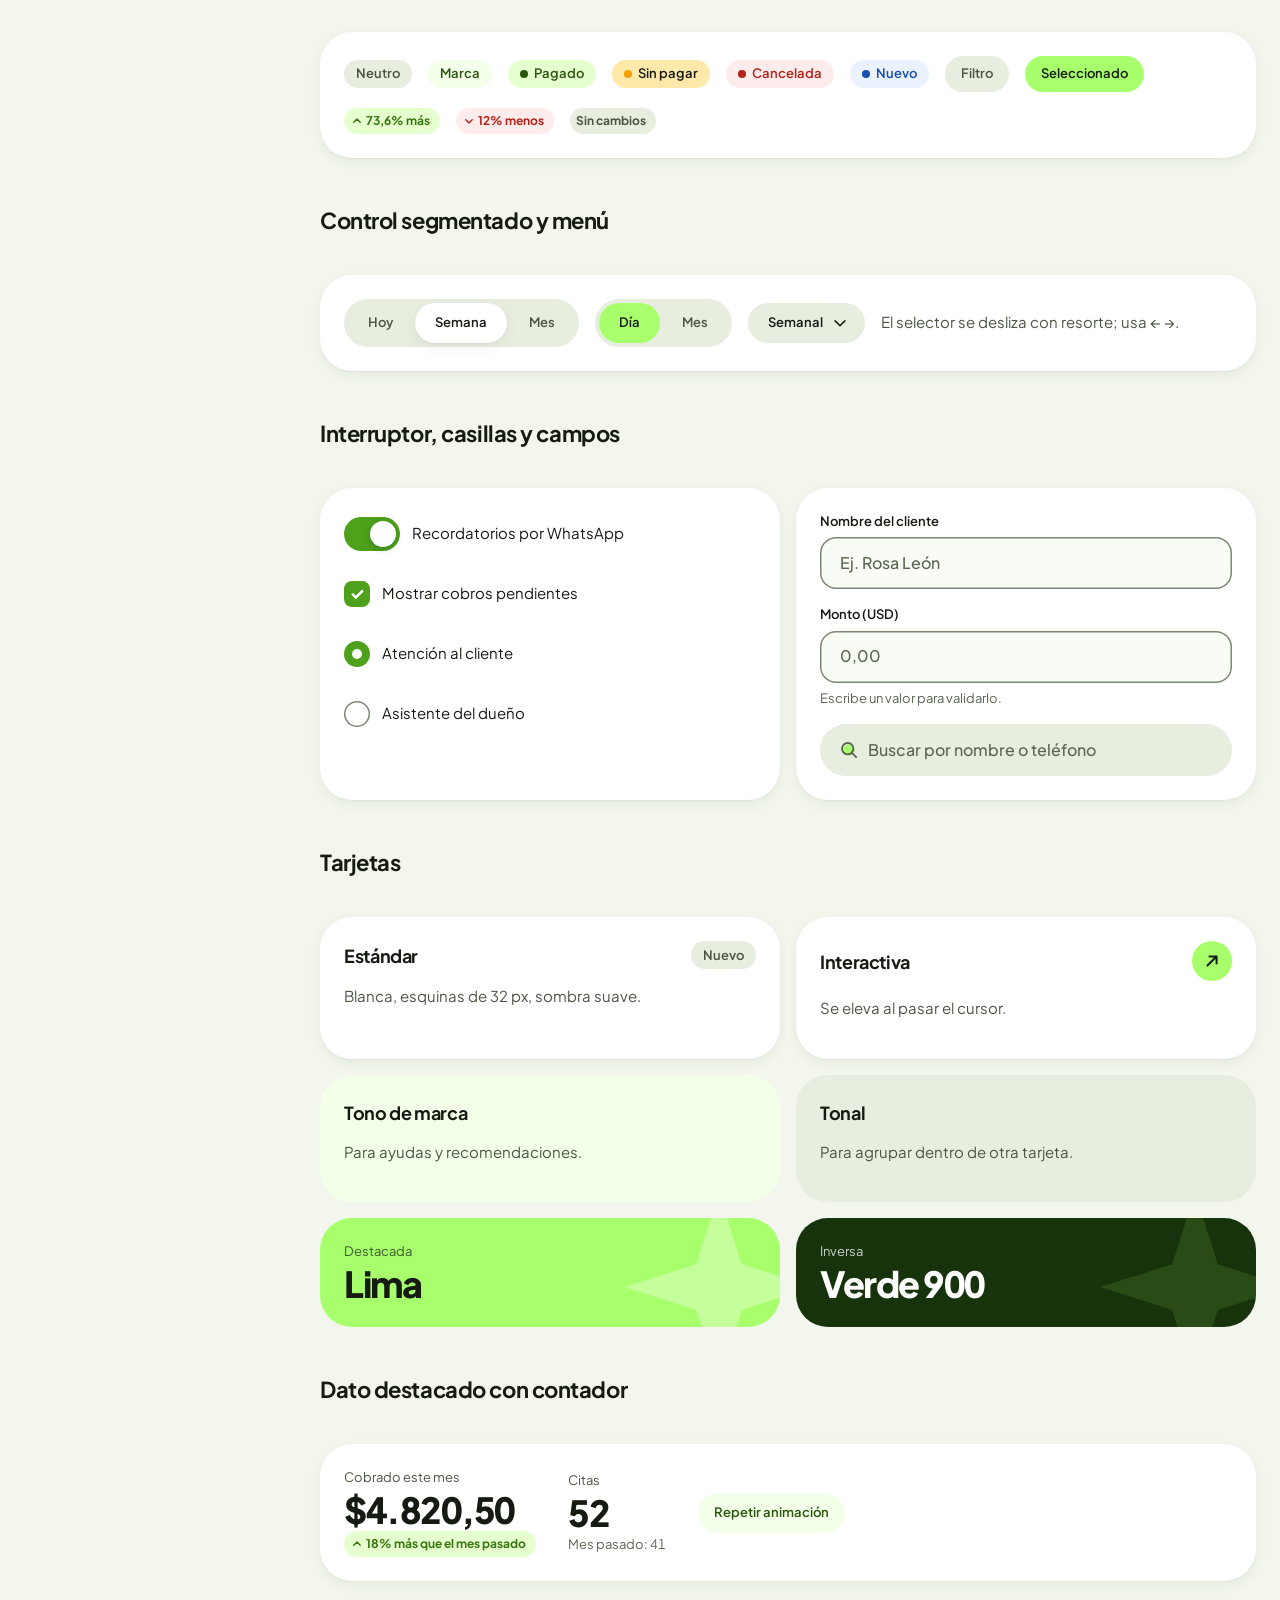
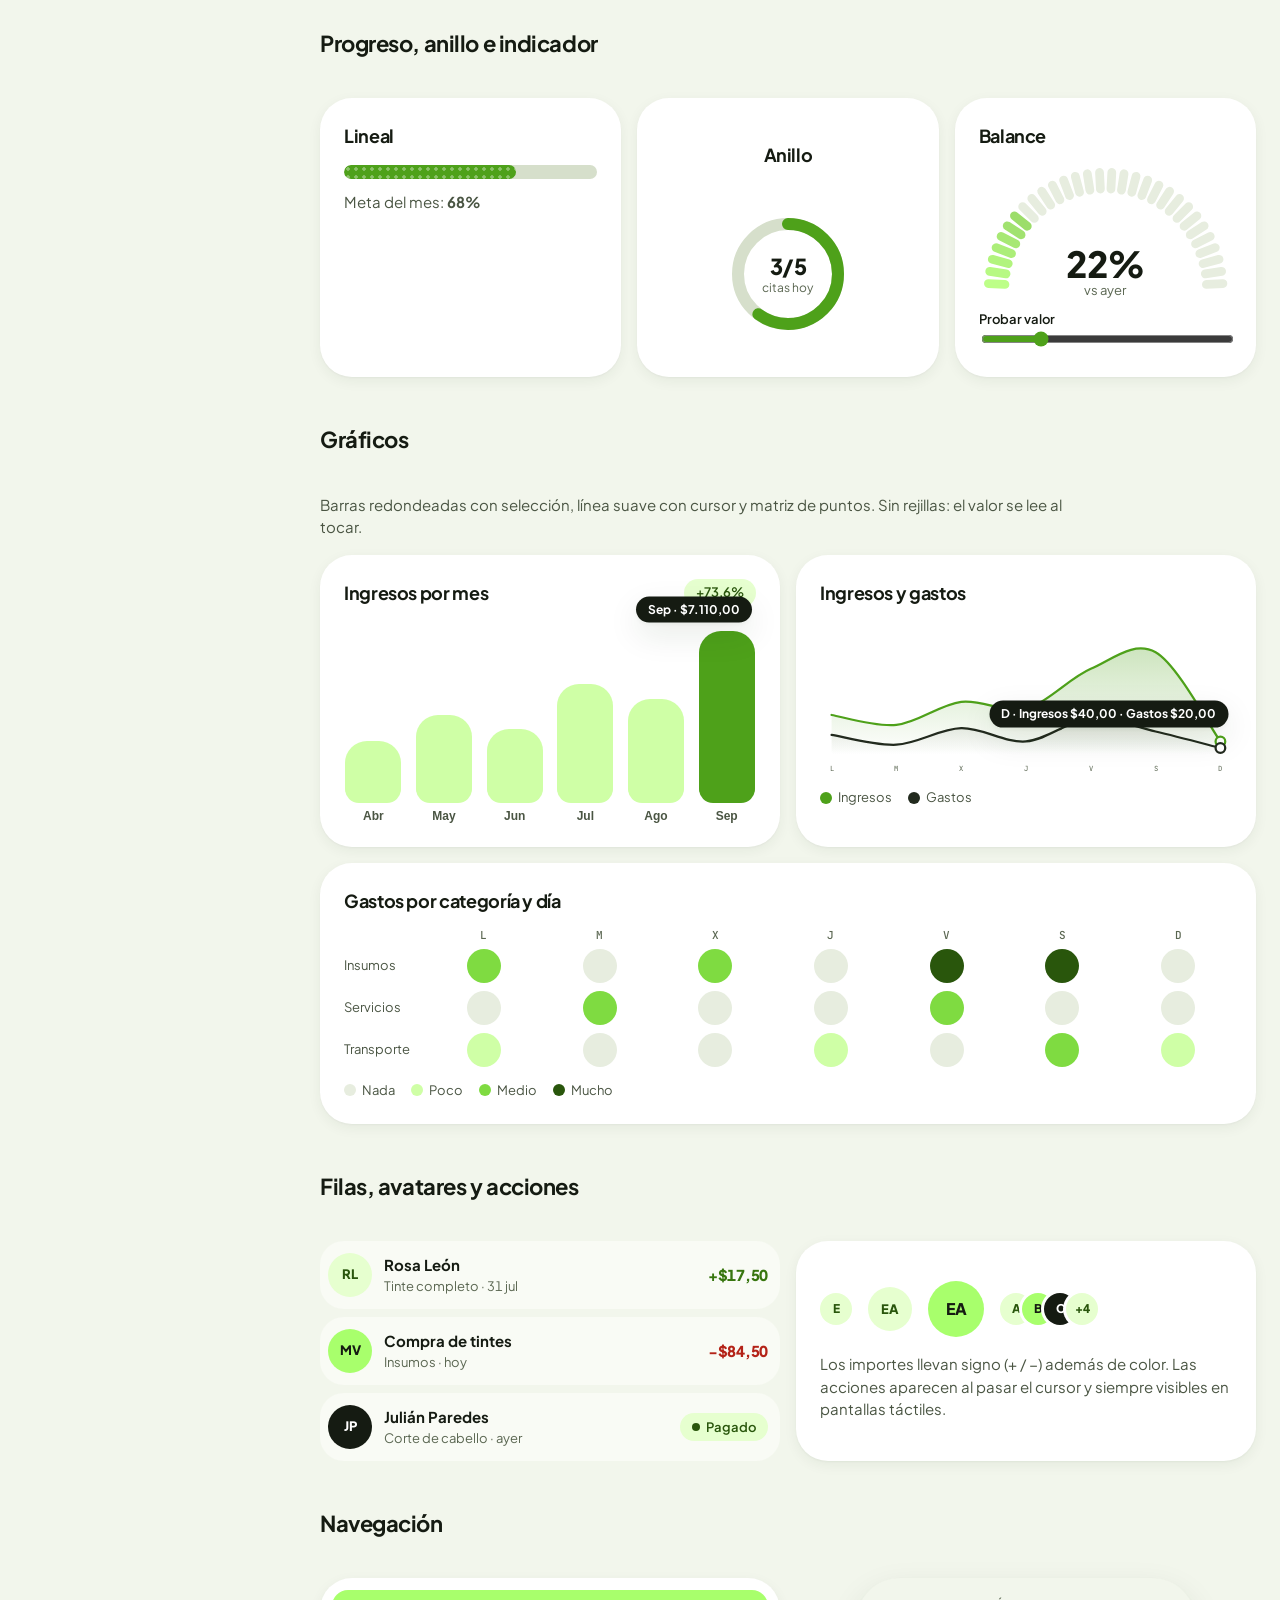
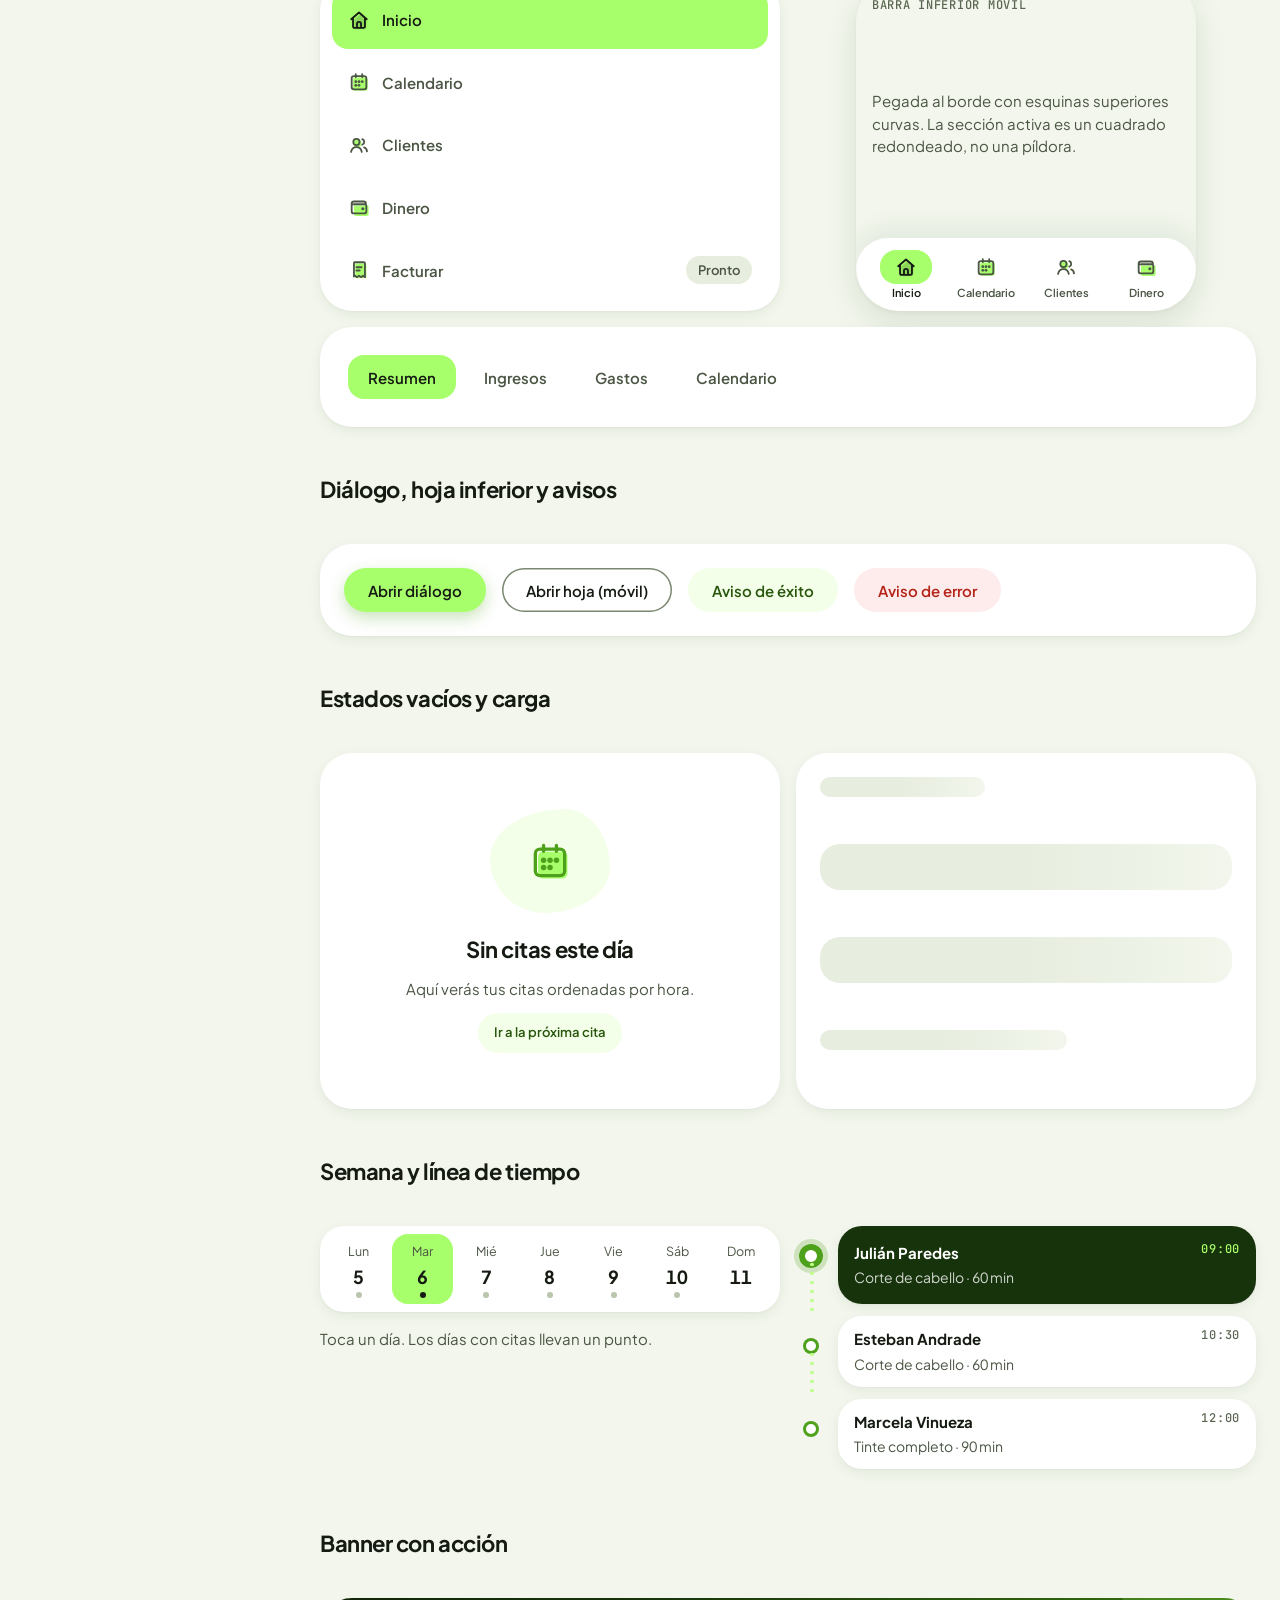
==== commit 4fb3cada: "Color principal #A8FF6C, iconos dúo propios y rediseño del panel sobre el design system - Design sys" ====
--- a/design-system/index.html
+++ b/design-system/index.html
@@ -17,46 +17,14 @@
 <script src="docs.js" defer></script>
 </head>
 <body class="ig-root">
-
-<!-- Iconos del sistema: trazo 1.75, puntas y uniones redondeadas -->
-<svg width="0" height="0" style="position:absolute" aria-hidden="true" focusable="false">
-  <defs>
-    <symbol id="i-home" viewBox="0 0 24 24"><path d="M4 11 12 4l8 7v9H4v-9Z"/><path d="M10 20v-5h4v5"/></symbol>
-    <symbol id="i-calendar" viewBox="0 0 24 24"><rect x="3" y="5" width="18" height="16" rx="3.5"/><path d="M3 10h18M8 3v4M16 3v4"/></symbol>
-    <symbol id="i-users" viewBox="0 0 24 24"><circle cx="9" cy="8" r="3.2"/><path d="M3 20c0-3.8 2.6-6 6-6s6 2.2 6 6M16.5 5.5h5M19 3v5"/></symbol>
-    <symbol id="i-wallet" viewBox="0 0 24 24"><path d="M4 7.5A2.5 2.5 0 0 1 6.5 5H19v14H6.5A2.5 2.5 0 0 1 4 16.5v-9Z"/><path d="M4 8h15M15.5 13.5h.01"/></symbol>
-    <symbol id="i-bot" viewBox="0 0 24 24"><path d="M12 3v3M9.5 3h5"/><rect x="4" y="7" width="16" height="13" rx="4.5"/><path d="M4 13H2M22 13h-2M9 16.5h6M8.8 12h.01M15.2 12h.01"/></symbol>
-    <symbol id="i-cog" viewBox="0 0 24 24"><circle cx="12" cy="12" r="3"/><path d="M19 13.5v-3l-2-.7a7 7 0 0 0-.6-1.4l.9-1.9-2.1-2.1-1.9.9a7 7 0 0 0-1.4-.6L11.2 3h-3l-.7 1.7a7 7 0 0 0-1.4.6l-1.9-.9-2.1 2.1.9 1.9a7 7 0 0 0-.6 1.4l-1.7.7v3l1.7.7a7 7 0 0 0 .6 1.4l-.9 1.9 2.1 2.1 1.9-.9a7 7 0 0 0 1.4.6l.7 1.7h3l.7-1.7a7 7 0 0 0 1.4-.6l1.9.9 2.1-2.1-.9-1.9a7 7 0 0 0 .6-1.4l2-.7Z"/></symbol>
-    <symbol id="i-receipt" viewBox="0 0 24 24"><path d="M6 3h12v18l-3-2-3 2-3-2-3 2V3Z"/><path d="M9 8h6M9 12h6"/></symbol>
-    <symbol id="i-search" viewBox="0 0 24 24"><circle cx="11" cy="11" r="7"/><path d="m16 16 4 4"/></symbol>
-    <symbol id="i-plus" viewBox="0 0 24 24"><path d="M12 5v14M5 12h14"/></symbol>
-    <symbol id="i-x" viewBox="0 0 24 24"><path d="M18 6 6 18M6 6l12 12"/></symbol>
-    <symbol id="i-check" viewBox="0 0 24 24"><path d="m5 12.5 4.5 4.5L19 7.5"/></symbol>
-    <symbol id="i-up" viewBox="0 0 24 24"><path d="M7 14l5-5 5 5"/></symbol>
-    <symbol id="i-down" viewBox="0 0 24 24"><path d="M7 10l5 5 5-5"/></symbol>
-    <symbol id="i-chevron-down" viewBox="0 0 24 24"><path d="m6 9 6 6 6-6"/></symbol>
-    <symbol id="i-chevron-left" viewBox="0 0 24 24"><path d="m15 5-7 7 7 7"/></symbol>
-    <symbol id="i-chevron-right" viewBox="0 0 24 24"><path d="m9 5 7 7-7 7"/></symbol>
-    <symbol id="i-arrow-ur" viewBox="0 0 24 24"><path d="M7 17 17 7M9 7h8v8"/></symbol>
-    <symbol id="i-bell" viewBox="0 0 24 24"><path d="M6 16v-5a6 6 0 1 1 12 0v5l1.5 2h-15L6 16Z"/><path d="M10 20.5a2 2 0 0 0 4 0"/></symbol>
-    <symbol id="i-edit" viewBox="0 0 24 24"><path d="M4 20h4L19 9a2.8 2.8 0 0 0-4-4L4 16v4Z"/><path d="m13.5 6.5 4 4"/></symbol>
-    <symbol id="i-trash" viewBox="0 0 24 24"><path d="M4 7h16M9 7V4h6v3M7 7l1 13h8l1-13M10 11v5M14 11v5"/></symbol>
-    <symbol id="i-clock" viewBox="0 0 24 24"><circle cx="12" cy="12" r="9"/><path d="M12 7.5V12l3 2"/></symbol>
-    <symbol id="i-chat" viewBox="0 0 24 24"><path d="M4 6a2 2 0 0 1 2-2h12a2 2 0 0 1 2 2v9a2 2 0 0 1-2 2H9l-5 4V6Z"/></symbol>
-    <symbol id="i-download" viewBox="0 0 24 24"><path d="M12 4v11M7.5 10.5 12 15l4.5-4.5M5 19h14"/></symbol>
-    <symbol id="i-sliders" viewBox="0 0 24 24"><path d="M4 7h9M17 7h3M4 17h3M11 17h9"/><circle cx="15" cy="7" r="2"/><circle cx="9" cy="17" r="2"/></symbol>
-    <symbol id="i-eye" viewBox="0 0 24 24"><path d="M2.5 12S6 5.5 12 5.5 21.5 12 21.5 12 18 18.5 12 18.5 2.5 12 2.5 12Z"/><circle cx="12" cy="12" r="2.6"/></symbol>
-    <symbol id="i-star" viewBox="0 0 24 24"><path d="m12 3 2.7 5.6 6.1.9-4.4 4.3 1 6.1L12 17l-5.4 2.9 1-6.1L3.2 9.5l6.1-.9L12 3Z"/></symbol>
-    <symbol id="i-info" viewBox="0 0 24 24"><circle cx="12" cy="12" r="9"/><path d="M12 11v5M12 8h.01"/></symbol>
-    <symbol id="i-alert" viewBox="0 0 24 24"><path d="M12 4 3 19h18L12 4Z"/><path d="M12 10v4M12 17h.01"/></symbol>
-  </defs>
-</svg>
+<script src="icons.js"></script>
+
 
 <div class="doc">
 
   <!-- ============ Navegación ============ -->
   <aside class="doc-side" aria-label="Secciones">
-    <div class="doc-brand"><img src="../images/apple-touch-icon.png" alt="" /><div><strong>Iguana DS</strong><span>v0.1.0 · claro</span></div></div>
+    <div class="doc-brand"><img src="../images/apple-touch-icon.png" alt="" /><div><strong>Iguana DS</strong><span>v0.2.0 · claro</span></div></div>
     <nav class="doc-nav" id="docNav">
       <a href="#principios">Principios</a>
       <a href="#color">Color</a>
@@ -76,7 +44,7 @@
 
     <!-- ============ Portada ============ -->
     <header class="doc-hero ig-spark ig-card--inverse">
-      <p class="ig-eyebrow">Iguana Design System · v0.1.0</p>
+      <p class="ig-eyebrow">Iguana Design System · v0.2.0</p>
       <h1>Claro, suave y <em>sin líneas rectas</em>.</h1>
       <p>Un solo sistema para el panel, la web y lo que venga: tokens de color con la cromática verde de Iguana, formas redondeadas, colores que la gente ya entiende (verde bien, rojo mal, ámbar ojo) y elementos que responden al tocar.</p>
       <div class="doc-hero__chips">
@@ -105,9 +73,9 @@
       <h2>Color</h2>
       <p class="lead">Haz clic en cualquier muestra para copiar su valor. Cada color tiene un nombre de token; los componentes usan solo los <b>semánticos</b>.</p>
 
-      <div class="doc-sub"><h3>Marca · verde Iguana</h3><p>Ancla <code>#0C7A3E</code> (600). El 900 es el botón principal y las superficies oscuras; el 50–100 son fondos suaves.</p><div class="swatches" data-group="green"></div></div>
-      <div class="doc-sub"><h3>Resalte · lima</h3><p>La “energía” de la marca. Solo para lo que debe verse primero: elemento activo, tarjeta destacada, el día pico. Siempre con texto oscuro encima.</p><div class="swatches" data-group="lime"></div></div>
-      <div class="doc-sub"><h3>Neutros · mist</h3><p>Grises con un toque verde: se sienten de la misma familia y no tiran a beige ni café como el gris cálido anterior.</p><div class="swatches" data-group="gray"></div></div>
+      <div class="doc-sub"><h3>Marca · verde lima Iguana</h3><p>Ancla <code>#A8FF6C</code> (400): botón principal, elemento activo y tarjeta destacada, siempre con tinta oscura encima. El 600 y el 700 sirven para texto, iconos y gráficos sobre blanco; el 900 es la superficie oscura donde el lima brilla.</p><div class="swatches" data-group="green"></div></div>
+      <div class="doc-sub"><h3>Resalte · lima (alias)</h3><p>Mismos valores que el verde: se conserva el nombre para lo que debe verse primero (elemento activo, tarjeta destacada, el día pico).</p><div class="swatches" data-group="lime"></div></div>
+      <div class="doc-sub"><h3>Neutros · mist</h3><p>Grises con un toque lima: se sienten de la misma familia y no tiran a beige ni café como el gris cálido anterior.</p><div class="swatches" data-group="gray"></div></div>
 
       <div class="doc-sub"><h3>Semánticos reconocibles</h3><p>Los que cualquier persona ya entiende de otras apps. Se usan con moderación y siempre con icono o texto.</p>
         <div class="doc-grid doc-grid--3">
@@ -213,7 +181,7 @@
     <!-- ============ Iconos ============ -->
     <section class="doc-section" id="iconos">
       <h2>Iconos</h2>
-      <p class="lead">Trazo de 1,75 px, puntas y uniones redondeadas, 20 px por defecto. Un solo estilo: siempre contorno, nunca relleno mezclado. Clic para copiar el nombre.</p>
+      <p class="lead">Estilo dúo: trazo de 2 px con puntas redondeadas y una mancha lima desplazada detrás, como un sticker. Formas propias del negocio (toldo para empresas, burbuja con ojos para el asistente, calendario de puntos). La mancha se vuelve verde oscuro translúcido sobre fondos lima. Clic para copiar el nombre.</p>
       <div class="icon-grid" id="iconGrid"></div>
     </section>
 
--- a/design-system/tokens.css
+++ b/design-system/tokens.css
@@ -1,5 +1,5 @@
 /* =========================================================
-   Iguana Design System — tokens  ·  v0.1.0
+   Iguana Design System — tokens  ·  v0.2.0
    Fuente única de verdad. Todo lo demás (components.css, tokens.json,
    la documentación) se alimenta de estas variables.
 
@@ -15,41 +15,43 @@
      1. PRIMITIVOS
      --------------------------------------------------------- */
 
-  /* Marca · verde Iguana (ancla #0C7A3E = 600) */
-  --ig-green-50:  #EDF7F1;
-  --ig-green-100: #D5EDDF;
-  --ig-green-200: #AEDBC2;
-  --ig-green-300: #7FC5A0;
-  --ig-green-400: #46A877;
-  --ig-green-500: #1F8F58;
-  --ig-green-600: #0C7A3E;
-  --ig-green-700: #0A6334;
-  --ig-green-800: #0B4D2B;
-  --ig-green-900: #0B3F24;
-  --ig-green-950: #072616;
-
-  /* Resalte · lima (energía: solo para lo que hay que ver primero) */
-  --ig-lime-50:  #F6FDE3;
-  --ig-lime-100: #EAFAC4;
-  --ig-lime-200: #DAF59A;
-  --ig-lime-300: #C6F36E;
-  --ig-lime-400: #AEE24A;
-  --ig-lime-500: #93C92F;
-
-  /* Neutros "mist": gris con un toque verde. Sin tonos beige ni café. */
+  /* Marca · verde lima Iguana (ancla #A8FF6C = 400).
+     Del 50 al 400 son fondos y resaltes; del 600 al 950, texto y superficies oscuras. */
+  --ig-green-50:  #F4FFEA;
+  --ig-green-100: #E6FFCF;
+  --ig-green-200: #CFFFA6;
+  --ig-green-300: #BDFF88;
+  --ig-green-400: #A8FF6C;   /* color principal */
+  --ig-green-500: #7FDB41;
+  --ig-green-600: #4EA11A;   /* ≥3:1 sobre blanco: iconos, gráficos, controles */
+  --ig-green-700: #38760F;   /* ≥4.5:1 sobre blanco: texto de marca, enlaces */
+  --ig-green-800: #29560C;
+  --ig-green-900: #17330B;   /* superficie oscura: hero, tarjeta inversa */
+  --ig-green-950: #0C1D06;
+
+  /* Resalte · lima. Es la misma familia que el verde (alias): se conserva el nombre
+     para las tarjetas y botones que "hay que ver primero". */
+  --ig-lime-50:  var(--ig-green-50);
+  --ig-lime-100: var(--ig-green-100);
+  --ig-lime-200: var(--ig-green-200);
+  --ig-lime-300: var(--ig-green-400);
+  --ig-lime-400: var(--ig-green-500);
+  --ig-lime-500: var(--ig-green-600);
+
+  /* Neutros "mist": gris con un toque lima. Sin tonos beige ni café. */
   --ig-gray-0:   #FFFFFF;
-  --ig-gray-25:  #F7FAF8;
-  --ig-gray-50:  #F1F5F2;
-  --ig-gray-100: #E7EDE9;
-  --ig-gray-200: #D5DEDA;
-  --ig-gray-300: #B7C4BE;
-  --ig-gray-400: #7C8B84;   /* ≥3:1 sobre blanco: bordes de controles */
-  --ig-gray-500: #5B6A63;   /* ≥4.5:1 sobre blanco, fondo y tonal */
-  --ig-gray-600: #4B5851;
-  --ig-gray-700: #34403A;
-  --ig-gray-800: #1F2A24;
-  --ig-gray-900: #121B16;
-  --ig-gray-950: #0B120E;
+  --ig-gray-25:  #F9FBF5;
+  --ig-gray-50:  #F2F6EC;
+  --ig-gray-100: #E7EDDF;
+  --ig-gray-200: #D6DFCB;
+  --ig-gray-300: #B9C5AD;
+  --ig-gray-400: #7B8871;   /* ≥3:1 sobre blanco: bordes de controles */
+  --ig-gray-500: #5A6651;   /* ≥4.5:1 sobre blanco, fondo y tonal */
+  --ig-gray-600: #4A5543;
+  --ig-gray-700: #353E30;
+  --ig-gray-800: #222A1E;
+  --ig-gray-900: #151B12;
+  --ig-gray-950: #0C100A;
 
   /* Semánticos que la gente ya reconoce en otras apps */
   --ig-red-50:  #FEECEC;   /* error · pérdida · eliminar */
@@ -86,8 +88,8 @@
   --ig-color-surface-soft:    var(--ig-gray-25);    /* campos, filas sobre blanco */
   --ig-color-surface-brand:   var(--ig-green-50);
   --ig-color-surface-inverse: var(--ig-green-900);  /* hero oscuro, botón principal */
-  --ig-color-surface-highlight: var(--ig-lime-300); /* tarjeta destacada */
-  --ig-color-scrim:           rgba(7, 38, 22, .55);
+  --ig-color-surface-highlight: var(--ig-green-400); /* tarjeta destacada */
+  --ig-color-scrim:           rgba(12, 29, 6, .55);
 
   /* Texto */
   --ig-color-text:            var(--ig-gray-900);
@@ -96,23 +98,25 @@
   --ig-color-text-inverse:    var(--ig-gray-0);
   --ig-color-text-on-highlight: var(--ig-gray-900);
   --ig-color-text-brand:      var(--ig-green-700);
-  --ig-color-link:            var(--ig-green-600);
+  --ig-color-link:            var(--ig-green-700);
 
   /* Marca y acciones */
   --ig-color-brand:           var(--ig-green-600);
   --ig-color-brand-hover:     var(--ig-green-700);
-  --ig-color-action:          var(--ig-green-900);   /* botón principal */
-  --ig-color-action-hover:    var(--ig-green-800);
-  --ig-color-action-text:     var(--ig-gray-0);
-  --ig-color-accent:          var(--ig-lime-300);    /* botón de resalte, seleccionado */
-  --ig-color-accent-hover:    var(--ig-lime-400);
+  --ig-color-action:          var(--ig-green-400);   /* botón principal: verde lima con tinta oscura */
+  --ig-color-action-hover:    var(--ig-green-500);
+  --ig-color-action-text:     var(--ig-gray-900);
+  --ig-color-action-dark:     var(--ig-green-900);   /* botón oscuro, sobre fondos lima */
+  --ig-color-action-dark-text: var(--ig-green-400);
+  --ig-color-accent:          var(--ig-green-400);   /* seleccionado, resalte */
+  --ig-color-accent-hover:    var(--ig-green-500);
 
   /* Controles */
   --ig-color-control-border:       var(--ig-gray-400);
   --ig-color-control-border-hover: var(--ig-gray-500);
   --ig-color-control-fill:         var(--ig-gray-25);
   --ig-color-control-off:          var(--ig-gray-400);
-  --ig-color-focus:                rgba(12, 122, 62, .35);
+  --ig-color-focus:                rgba(78, 161, 26, .38);
 
   /* Retroalimentación (siempre acompañada de icono o texto, nunca solo color) */
   --ig-color-success:         var(--ig-green-700);
@@ -131,7 +135,7 @@
   --ig-data-2: var(--ig-gray-800);    /* gastos, serie de contraste */
   --ig-data-3: var(--ig-teal-500);
   --ig-data-4: var(--ig-blue-500);
-  --ig-data-5: var(--ig-lime-300);    /* solo resalte, con contorno oscuro */
+  --ig-data-5: var(--ig-green-400);    /* solo resalte, con contorno oscuro */
   --ig-data-6: var(--ig-amber-400);   /* solo resalte, con contorno oscuro */
   --ig-data-track: var(--ig-gray-200);
   --ig-data-heat-0: var(--ig-gray-100);
@@ -153,9 +157,9 @@
   --ig-radius-blob: 62% 38% 54% 46% / 48% 56% 44% 52%;   /* formas orgánicas decorativas */
 
   /* Elevación: sombras suaves teñidas de verde, sin bordes duros */
-  --ig-shadow-1: 0 1px 2px rgba(11, 63, 36, .04), 0 4px 14px rgba(11, 63, 36, .06);
-  --ig-shadow-2: 0 2px 4px rgba(11, 63, 36, .04), 0 12px 32px rgba(11, 63, 36, .10);
-  --ig-shadow-3: 0 8px 16px rgba(11, 63, 36, .06), 0 28px 64px rgba(11, 63, 36, .18);
+  --ig-shadow-1: 0 1px 2px rgba(23, 51, 11, .04), 0 4px 14px rgba(23, 51, 11, .06);
+  --ig-shadow-2: 0 2px 4px rgba(23, 51, 11, .04), 0 12px 32px rgba(23, 51, 11, .10);
+  --ig-shadow-3: 0 8px 16px rgba(23, 51, 11, .06), 0 28px 64px rgba(23, 51, 11, .18);
   --ig-shadow-focus: 0 0 0 4px var(--ig-color-focus);
 
   /* Espaciado (base 4px) */
--- a/design-system/components.css
+++ b/design-system/components.css
@@ -1,5 +1,5 @@
 /* =========================================================
-   Iguana Design System — componentes  ·  v0.1.0
+   Iguana Design System — componentes  ·  v0.2.0
    Requiere tokens.css. Prefijo ig-, nombres tipo BEM.
 
    Principios de forma
@@ -29,9 +29,14 @@
 .ig-sr-only { position: absolute; width: 1px; height: 1px; overflow: hidden; clip: rect(0 0 0 0); white-space: nowrap; }
 
 /* ---------- Icono ---------- */
-.ig-icon { width: 20px; height: 20px; flex: none; fill: none; stroke: currentColor; stroke-width: 1.75; stroke-linecap: round; stroke-linejoin: round; }
-.ig-icon--sm { width: 16px; height: 16px; }
-.ig-icon--lg { width: 24px; height: 24px; }
+.ig-icon { width: 22px; height: 22px; flex: none; fill: none; stroke: currentColor; stroke-width: 2; stroke-linecap: round; stroke-linejoin: round; }
+/* Mancha de color de los iconos (ver icons.js). Sobre fondos lima pasa a un verde oscuro translúcido. */
+.ig-root { --ig-icon-tint: var(--ig-green-400); }
+.ig-btn--primary, .ig-btn--accent, .ig-arrow-btn, .ig-card--highlight, .ig-nav-item[aria-current="page"], .ig-tabbar__item[aria-current="page"] .ig-tabbar__icon,
+.ig-tab[aria-selected="true"], button.ig-chip[aria-pressed="true"], .ig-round-btn--ok, .ig-avatar--accent, .ig-toast__icon, .ig-week__day[aria-current="date"] { --ig-icon-tint: rgba(23, 51, 11, .2); }
+.ig-icon--sm { width: 18px; height: 18px; }
+.ig-icon--lg { width: 28px; height: 28px; }
+.ig-icon--xl { width: 56px; height: 56px; stroke-width: 1.8; }
 
 /* Anillo de foco: resplandor suave, nunca línea recta */
 .ig-root :focus-visible { outline: 2px solid var(--ig-color-brand); outline-offset: 2px; box-shadow: var(--ig-shadow-focus); border-radius: var(--ig-radius-sm); }
@@ -50,8 +55,9 @@
 .ig-btn:hover { background: var(--_bg-hover); transform: translateY(-1px); }
 .ig-btn:active { transform: scale(.97); transition-duration: var(--ig-dur-instant); }
 .ig-btn:disabled, .ig-btn[aria-disabled="true"] { opacity: .45; cursor: not-allowed; transform: none; }
-.ig-btn--primary   { --_bg: var(--ig-color-action); --_fg: var(--ig-color-action-text); --_bg-hover: var(--ig-color-action-hover); box-shadow: var(--ig-shadow-1); }
-.ig-btn--primary:hover { box-shadow: var(--ig-shadow-2); }
+.ig-btn--primary   { --_bg: var(--ig-color-action); --_fg: var(--ig-color-action-text); --_bg-hover: var(--ig-color-action-hover); box-shadow: 0 6px 16px rgba(78, 161, 26, .30); }
+.ig-btn--primary:hover { box-shadow: 0 10px 22px rgba(78, 161, 26, .38); }
+.ig-btn--dark      { --_bg: var(--ig-color-action-dark); --_fg: var(--ig-color-action-dark-text); --_bg-hover: var(--ig-green-800); box-shadow: var(--ig-shadow-1); }
 .ig-btn--accent    { --_bg: var(--ig-color-accent); --_fg: var(--ig-color-text-on-highlight); --_bg-hover: var(--ig-color-accent-hover); box-shadow: none; }
 .ig-btn--secondary { --_bg: var(--ig-color-surface-brand); --_fg: var(--ig-green-800); --_bg-hover: var(--ig-green-100); box-shadow: none; }
 .ig-btn--ghost     { --_bg: transparent; --_fg: var(--ig-color-text-muted); --_bg-hover: var(--ig-color-surface-tonal); box-shadow: none; }
@@ -63,7 +69,6 @@
 .ig-btn--block { width: 100%; }
 .ig-btn[aria-busy="true"] { pointer-events: none; color: transparent; }
 .ig-btn[aria-busy="true"]::after { content: ""; position: absolute; width: 20px; height: 20px; border-radius: 50%; border: 2.5px solid var(--_fg); border-top-color: transparent; animation: ig-spin .7s linear infinite; }
-.ig-btn[aria-busy="true"].ig-btn--primary::after { border-color: #fff; border-top-color: transparent; }
 @keyframes ig-spin { to { transform: rotate(360deg); } }
 
 /* Botón flecha circular ↗ (el icono gira al pasar el cursor) */
@@ -181,7 +186,7 @@
 /* Motivo de marca: la chispa de 4 puntas con esquinas curvas */
 .ig-spark { overflow: clip; }
 .ig-spark::after { content: ""; position: absolute; right: -34px; top: -26px; width: 190px; height: 190px; background: rgba(255, 255, 255, .32); border-radius: 22%; clip-path: polygon(50% 0, 62% 38%, 100% 50%, 62% 62%, 50% 100%, 38% 62%, 0 50%, 38% 38%); pointer-events: none; }
-.ig-card--inverse.ig-spark::after { background: rgba(198, 243, 110, .10); }
+.ig-card--inverse.ig-spark::after { background: rgba(168, 255, 108, .12); }
 .ig-blob { position: absolute; border-radius: var(--ig-radius-blob); pointer-events: none; }
 
 .ig-link { padding: 8px 4px; color: var(--ig-color-link); font-size: var(--ig-text-sm); font-weight: var(--ig-weight-bold); text-decoration: none; }
@@ -215,6 +220,8 @@
 
 /* ---------- Gráficos ---------- */
 .ig-chart { position: relative; }
+.ig-trendline { display: block; width: 100%; height: auto; overflow: visible; }
+.ig-trendline:focus-visible { outline-offset: 4px; }
 .ig-bars { display: flex; align-items: flex-end; justify-content: space-between; gap: var(--ig-space-3); height: 200px; }
 .ig-bar { position: relative; display: flex; flex: 1; flex-direction: column; align-items: center; justify-content: flex-end; gap: 6px; height: 100%; min-width: 0; padding: 0; border: 0; background: transparent; color: inherit; cursor: pointer; }
 .ig-bar__fill { display: block; width: 100%; max-width: 56px; height: calc(var(--_h, .3) * 100% - 28px); min-height: 14px; border-radius: 22px 22px 14px 14px; background: var(--ig-green-200); transition: height var(--ig-dur-slower) var(--ig-ease-spring), background var(--ig-dur-fast) var(--ig-ease-out), transform var(--ig-dur-fast) var(--ig-ease-out); }
@@ -313,7 +320,7 @@
 .ig-empty { display: grid; justify-items: center; gap: var(--ig-space-3); padding: var(--ig-space-8) var(--ig-space-5); text-align: center; color: var(--ig-color-text-muted); }
 .ig-empty__art { position: relative; display: grid; place-items: center; width: 120px; height: 104px; margin-bottom: var(--ig-space-2); color: var(--ig-color-brand); }
 .ig-empty__art::before { content: ""; position: absolute; inset: 0; border-radius: var(--ig-radius-blob); background: var(--ig-color-surface-brand); animation: ig-morph 8s var(--ig-ease-in-out) infinite alternate; }
-.ig-empty__art .ig-icon { position: relative; width: 40px; height: 40px; stroke-width: 1.5; }
+.ig-empty__art .ig-icon { position: relative; width: 44px; height: 44px; stroke-width: 1.8; }
 .ig-empty h3 { margin: 0; font-size: var(--ig-text-lg); color: var(--ig-color-text); }
 .ig-empty p { margin: 0; max-width: 36ch; }
 @keyframes ig-morph { to { border-radius: 40% 60% 42% 58% / 56% 44% 56% 44%; transform: rotate(6deg) scale(1.04); } }
@@ -327,7 +334,7 @@
 .ig-timeline__item:not(:last-child)::before { content: ""; position: absolute; left: 14px; top: 34px; bottom: 2px; width: 4px; background-image: radial-gradient(circle, var(--ig-green-300) 1.6px, transparent 2px); background-size: 4px 9px; background-repeat: repeat-y; }
 .ig-timeline__node { align-self: start; justify-self: center; width: 16px; height: 16px; margin-top: 22px; border-radius: 50%; background: var(--ig-color-surface); box-shadow: inset 0 0 0 3px var(--ig-color-brand); transition: transform var(--ig-dur-base) var(--ig-ease-spring); }
 .ig-timeline__item:hover .ig-timeline__node { transform: scale(1.2); }
-.ig-timeline__item--now .ig-timeline__node { width: 24px; height: 24px; margin-top: 18px; box-shadow: inset 0 0 0 6px var(--ig-color-brand), 0 0 0 5px rgba(12, 122, 62, .18); }
+.ig-timeline__item--now .ig-timeline__node { width: 24px; height: 24px; margin-top: 18px; box-shadow: inset 0 0 0 6px var(--ig-color-brand), 0 0 0 5px rgba(78, 161, 26, .22); }
 .ig-timeline__card { display: grid; gap: 3px; padding: var(--ig-space-3) var(--ig-space-4); border: 0; border-radius: var(--ig-radius-lg); background: var(--ig-color-surface); box-shadow: var(--ig-shadow-1); text-align: left; transition: transform var(--ig-dur-base) var(--ig-ease-spring), box-shadow var(--ig-dur-base) var(--ig-ease-out); cursor: pointer; font: inherit; color: inherit; }
 .ig-timeline__card:hover { transform: translateX(4px); box-shadow: var(--ig-shadow-2); }
 .ig-timeline__item--now .ig-timeline__card { background: var(--ig-color-surface-inverse); color: #fff; padding: var(--ig-space-4); }
@@ -343,7 +350,7 @@
 
 /* ---------- Banner con acción ---------- */
 .ig-banner { position: relative; overflow: hidden; display: flex; align-items: flex-end; justify-content: space-between; gap: var(--ig-space-4); min-height: 160px; padding: var(--ig-space-6); border-radius: var(--ig-radius-xl); background: radial-gradient(120% 140% at 100% 0%, var(--ig-green-700), var(--ig-green-900) 55%, var(--ig-green-950)); color: #fff; overflow: hidden; }
-.ig-banner .ig-blob { right: -40px; top: -50px; width: 180px; height: 160px; background: rgba(198, 243, 110, .14); }
+.ig-banner .ig-blob { right: -40px; top: -50px; width: 180px; height: 160px; background: rgba(168, 255, 108, .16); }
 .ig-banner__title { position: relative; max-width: 14ch; font-size: var(--ig-text-2xl); font-weight: var(--ig-weight-extrabold); letter-spacing: var(--ig-tracking-title); line-height: 1.1; }
 .ig-banner__title em { font-style: normal; color: var(--ig-lime-300); }
 
--- a/design-system/docs.css
+++ b/design-system/docs.css
@@ -8,7 +8,7 @@
 .doc-nav { display: grid; gap: 2px; }
 .doc-nav a { display: flex; align-items: center; min-height: 40px; padding: 0 var(--ig-space-4); border-radius: var(--ig-radius-md); color: var(--ig-color-text-muted); font-size: var(--ig-text-sm); font-weight: var(--ig-weight-semibold); text-decoration: none; transition: background var(--ig-dur-fast) var(--ig-ease-out), color var(--ig-dur-fast) var(--ig-ease-out); }
 .doc-nav a:hover { background: var(--ig-color-surface-tonal); color: var(--ig-color-text); }
-.doc-nav a[aria-current="true"] { background: var(--ig-color-action); color: #fff; }
+.doc-nav a[aria-current="true"] { background: var(--ig-color-action); color: var(--ig-color-action-text); }
 .doc-nav .doc-nav__group { margin: var(--ig-space-3) 0 var(--ig-space-1) var(--ig-space-4); }
 
 .doc-main { display: grid; grid-template-columns: minmax(0, 1fr); gap: var(--ig-space-12); min-width: 0; }
